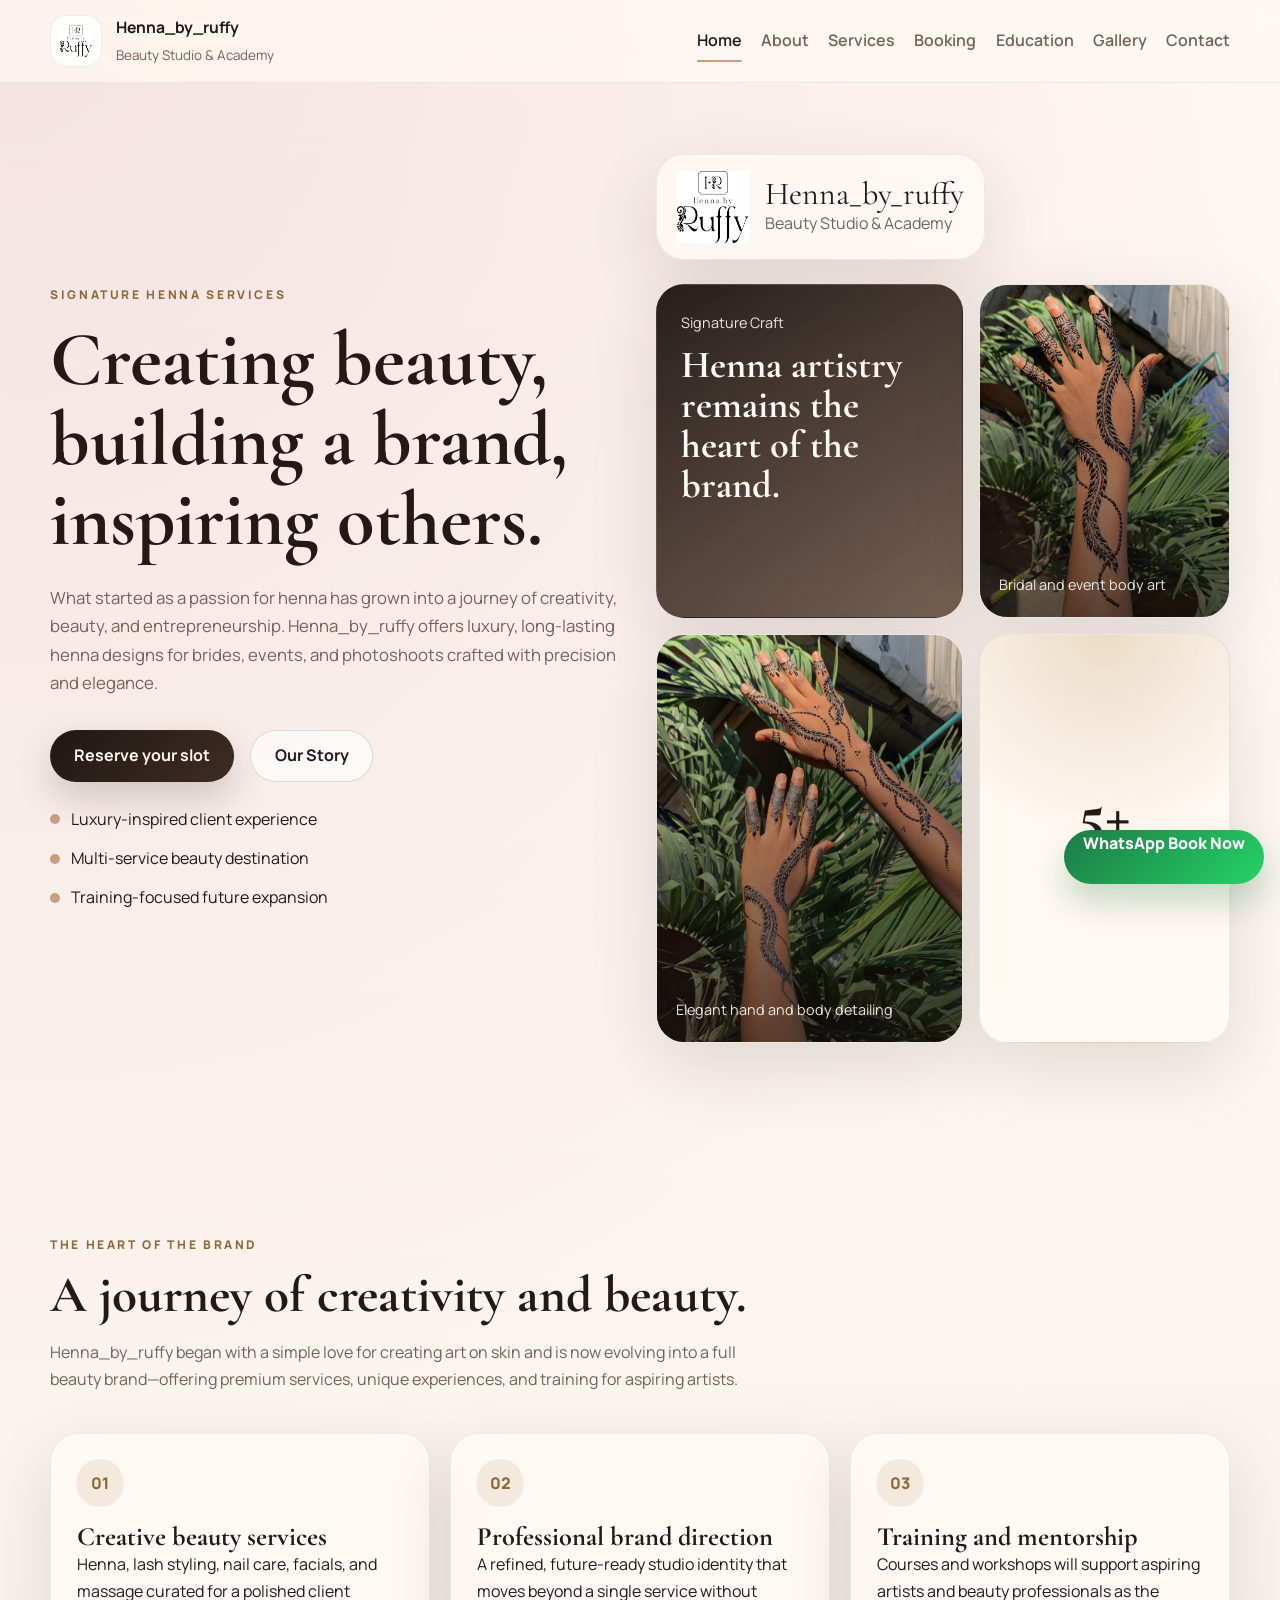
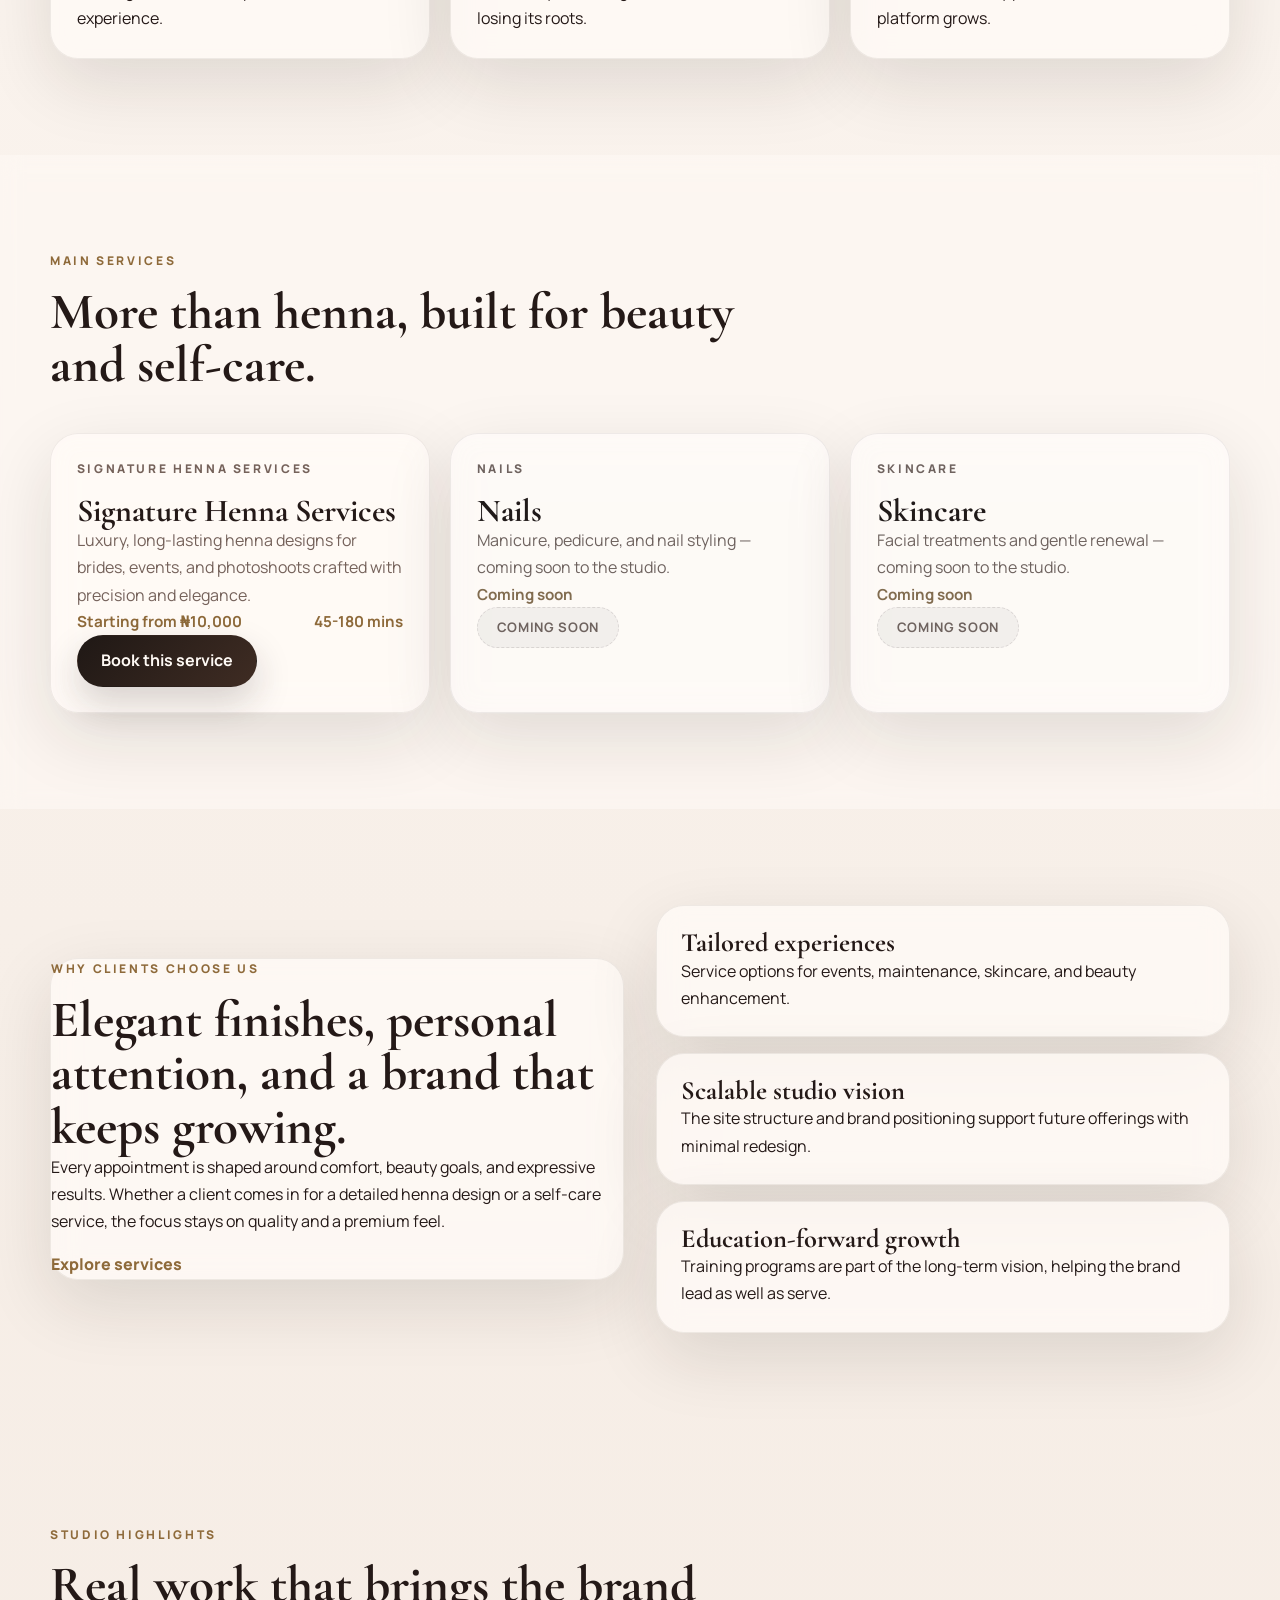
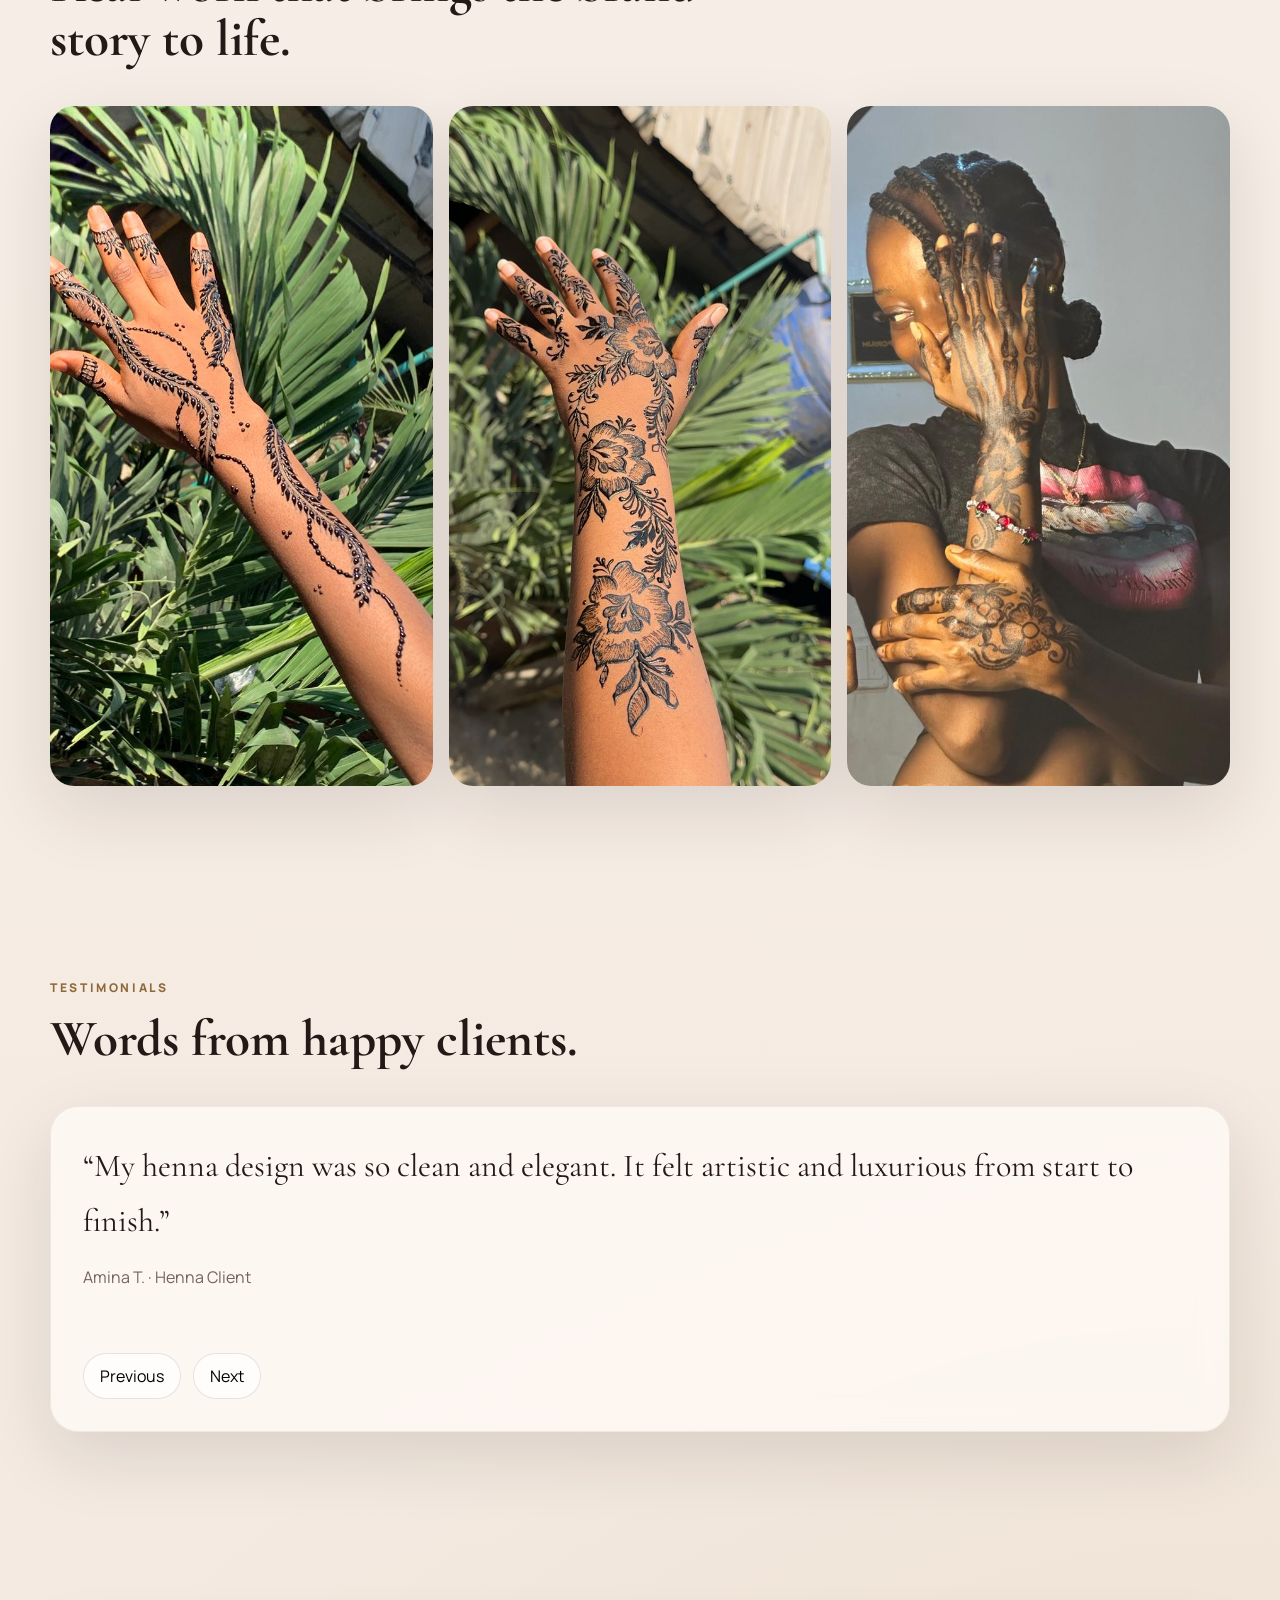
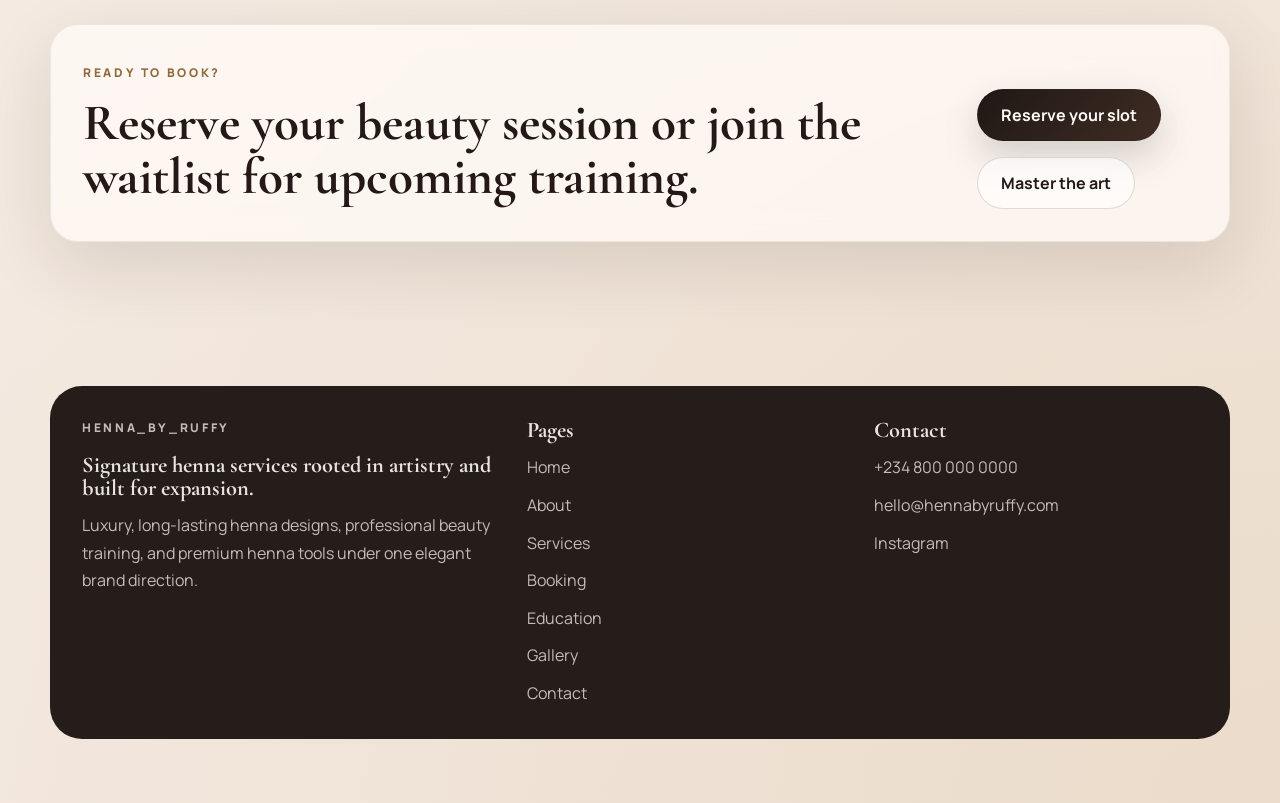
==== index.html @ d2fe8f66 "feat: initial commit with henna project updates" ====
<!DOCTYPE html>
<html lang="en">
<head>
  <meta charset="UTF-8">
  <meta name="viewport" content="width=device-width, initial-scale=1.0">
  <title>Henna_by_ruffy | Beauty Studio & Training Hub</title>
  <meta name="description" content="Henna_by_ruffy is an evolving beauty studio offering henna, nails, facials, massage, lash extensions, and beauty education.">
  <link rel="preconnect" href="https://fonts.googleapis.com">
  <link rel="preconnect" href="https://fonts.gstatic.com" crossorigin>
  <link href="https://fonts.googleapis.com/css2?family=Cormorant+Garamond:wght@400;500;600;700&family=Manrope:wght@400;500;600;700;800&display=swap" rel="stylesheet">
  <link rel="stylesheet" href="styles.css">
  <link rel="icon" type="image/jpeg" href="assets/logo.jpeg">
</head>
<body data-page="home">
  <div id="site-header"></div>
  <main>
    <section class="hero">
      <div class="container hero-grid">
        <div class="hero-copy reveal">
          <p class="eyebrow">Signature Henna Services</p>
          <h1>Creating beauty, building a brand, inspiring others.</h1>
          <p class="hero-text">What started as a passion for henna has grown into a journey of creativity, beauty, and entrepreneurship. Henna_by_ruffy offers luxury, long-lasting henna designs for brides, events, and photoshoots crafted with precision and elegance.</p>
          <div class="hero-actions">
            <a class="button button-primary" href="booking.html">Reserve your slot</a>
            <a class="button button-secondary" href="about.html">Our Story</a>
          </div>
          <ul class="hero-points">
            <li>Luxury-inspired client experience</li>
            <li>Multi-service beauty destination</li>
            <li>Training-focused future expansion</li>
          </ul>
        </div>
        <div class="hero-visual reveal">
          <div class="logo-card floating-card">
            <img src="assets/logo.jpeg" alt="Henna_by_ruffy logo">
            <div>
              <p class="logo-title">Henna_by_ruffy</p>
              <p class="logo-subtitle">Beauty Studio & Academy</p>
            </div>
          </div>
          <div class="mosaic">
            <article class="mosaic-card accent-card">
              <p class="card-label">Signature Craft</p>
              <h2>Henna artistry remains the heart of the brand.</h2>
            </article>
            <article class="mosaic-card media-card">
              <img src="assets/gallery/gallery-01.jpeg" alt="Henna body art design by Henna_by_ruffy">
              <span>Bridal and event body art</span>
            </article>
            <article class="mosaic-card media-card">
              <img src="assets/gallery/gallery-02.jpeg" alt="Detailed henna hand and body work by Henna_by_ruffy">
              <span>Elegant hand and body detailing</span>
            </article>
            <article class="mosaic-card stat-card">
              <strong>5+</strong>
              <span>service lanes ready for expansion</span>
            </article>
          </div>
        </div>
      </div>
    </section>

    <section class="section">
      <div class="container">
        <div class="section-heading reveal">
          <p class="eyebrow">The Heart of the Brand</p>
          <h2>A journey of creativity and beauty.</h2>
          <p>Henna_by_ruffy began with a simple love for creating art on skin and is now evolving into a full beauty brand—offering premium services, unique experiences, and training for aspiring artists.</p>
        </div>
        <div class="feature-grid">
          <article class="feature-card reveal">
            <span class="feature-number">01</span>
            <h3>Creative beauty services</h3>
            <p>Henna, lash styling, nail care, facials, and massage curated for a polished client experience.</p>
          </article>
          <article class="feature-card reveal">
            <span class="feature-number">02</span>
            <h3>Professional brand direction</h3>
            <p>A refined, future-ready studio identity that moves beyond a single service without losing its roots.</p>
          </article>
          <article class="feature-card reveal">
            <span class="feature-number">03</span>
            <h3>Training and mentorship</h3>
            <p>Courses and workshops will support aspiring artists and beauty professionals as the platform grows.</p>
          </article>
        </div>
      </div>
    </section>

    <section class="section soft-section">
      <div class="container">
        <div class="section-heading reveal">
          <p class="eyebrow">Main Services</p>
          <h2>More than henna, built for beauty and self-care.</h2>
        </div>
        <div class="services-preview" id="service-preview"></div>
      </div>
    </section>

    <section class="section split-section">
      <div class="container split-grid">
        <div class="split-card reveal">
          <p class="eyebrow">Why Clients Choose Us</p>
          <h2>Elegant finishes, personal attention, and a brand that keeps growing.</h2>
          <p>Every appointment is shaped around comfort, beauty goals, and expressive results. Whether a client comes in for a detailed henna design or a self-care service, the focus stays on quality and a premium feel.</p>
          <a class="text-link" href="services.html">Explore services</a>
        </div>
        <div class="benefit-list reveal">
          <article>
            <h3>Tailored experiences</h3>
            <p>Service options for events, maintenance, skincare, and beauty enhancement.</p>
          </article>
          <article>
            <h3>Scalable studio vision</h3>
            <p>The site structure and brand positioning support future offerings with minimal redesign.</p>
          </article>
          <article>
            <h3>Education-forward growth</h3>
            <p>Training programs are part of the long-term vision, helping the brand lead as well as serve.</p>
          </article>
        </div>
      </div>
    </section>

    <section class="section">
      <div class="container">
        <div class="section-heading reveal">
          <p class="eyebrow">Studio Highlights</p>
          <h2>Real work that brings the brand story to life.</h2>
        </div>
        <div class="gallery-strip">
          <article class="strip-card reveal">
            <img src="assets/gallery/gallery-03.jpeg" alt="Henna design showcase">
          </article>
          <article class="strip-card reveal">
            <img src="assets/gallery/gallery-04.jpeg" alt="Henna artistry close-up">
          </article>
          <article class="strip-card reveal">
            <img src="assets/gallery/gallery-05.jpeg" alt="Beauty portfolio image">
          </article>
        </div>
      </div>
    </section>

    <section class="section">
      <div class="container">
        <div class="section-heading reveal">
          <p class="eyebrow">Testimonials</p>
          <h2>Words from happy clients.</h2>
        </div>
        <div class="testimonial-shell reveal">
          <div class="testimonial-carousel" id="testimonial-carousel"></div>
          <div class="carousel-controls">
            <button class="carousel-button" id="testimonial-prev" aria-label="Previous testimonial">Previous</button>
            <button class="carousel-button" id="testimonial-next" aria-label="Next testimonial">Next</button>
          </div>
        </div>
      </div>
    </section>

    <section class="section cta-section">
      <div class="container cta-card reveal">
        <div>
          <p class="eyebrow">Ready to book?</p>
          <h2>Reserve your beauty session or join the waitlist for upcoming training.</h2>
        </div>
        <div class="cta-actions">
          <a class="button button-primary" href="booking.html">Reserve your slot</a>
          <a class="button button-secondary" href="education.html">Master the art</a>
        </div>
      </div>
    </section>
  </main>
  <div id="site-footer"></div>
  <a class="whatsapp-fab" href="https://wa.me/2348000000000?text=Hello%20Henna_by_ruffy%2C%20I%20would%20love%20to%20book%20a%20beauty%20appointment." target="_blank" rel="noopener">WhatsApp Book Now</a>
  <script src="site.js"></script>
</body>
</html>
---- styles.css ----
:root {
  --bg: #f7efe8;
  --bg-soft: #fdf8f3;
  --surface: rgba(255, 250, 246, 0.78);
  --text: #241917;
  --muted: #75625a;
  --gold: #c4a169;
  --gold-deep: #8e6a3a;
  --pink: #e7c5c8;
  --pink-deep: #cb9aa0;
  --shadow: 0 24px 70px rgba(34, 21, 15, 0.12);
  --radius-lg: 28px;
  --container: 1180px;
  --ease: 260ms ease;
  
  /* Additional for status */
  --border: rgba(58, 38, 25, 0.12);
  --radius-sm: 12px;
}

/* Service Inactive State */
.service-inactive {
  opacity: 0.75;
  filter: grayscale(0.4);
}

.coming-soon-label {
  display: inline-block;
  padding: 0.5rem 1.2rem;
  background: rgba(36, 25, 23, 0.05);
  color: var(--muted);
  border-radius: 999px;
  font-size: 0.82rem;
  font-weight: 700;
  text-transform: uppercase;
  letter-spacing: 0.05em;
  border: 1px dashed var(--border);
}

.service-card-exclusive {
  grid-column: 1 / -1;
  background: linear-gradient(145deg, #1f1815 0%, #3f2c23 100%);
  color: #fffaf5;
}

.service-card-exclusive .eyebrow,
.service-card-exclusive h3,
.service-card-exclusive p,
.service-card-exclusive .service-meta {
  color: #fffaf5;
}

.service-card-exclusive .button-primary {
  background: #fffaf5;
  color: #1f1815;
}


* { box-sizing: border-box; }
html { scroll-behavior: smooth; }
body {
  margin: 0;
  color: var(--text);
  font-family: "Manrope", sans-serif;
  background:
    radial-gradient(circle at top left, rgba(231, 197, 200, 0.45), transparent 25%),
    radial-gradient(circle at bottom right, rgba(196, 161, 105, 0.18), transparent 24%),
    linear-gradient(180deg, #fffaf6 0%, #f7efe8 45%, #f3e8df 100%);
  line-height: 1.7;
}
body::before {
  content: "";
  position: fixed;
  inset: 0;
  background-image:
    linear-gradient(rgba(255, 255, 255, 0.2) 1px, transparent 1px),
    linear-gradient(90deg, rgba(255, 255, 255, 0.2) 1px, transparent 1px);
  background-size: 72px 72px;
  opacity: 0.22;
  pointer-events: none;
  z-index: -1;
}
main { padding-top: 82px; }
img { max-width: 100%; display: block; }
a { color: inherit; text-decoration: none; }
button, input, select, textarea { font: inherit; }
.container { width: min(var(--container), calc(100% - 2rem)); margin: 0 auto; }
.section, .hero, .page-hero { padding: 6rem 0; }
.soft-section { background: rgba(255, 250, 246, 0.55); backdrop-filter: blur(10px); }
.eyebrow {
  margin: 0 0 0.9rem;
  color: var(--gold-deep);
  letter-spacing: 0.22em;
  font-size: 0.75rem;
  text-transform: uppercase;
  font-weight: 800;
}
h1, h2, h3, .logo-title {
  margin: 0;
  font-family: "Cormorant Garamond", serif;
  line-height: 1.04;
}
h1 { font-size: clamp(3rem, 6vw, 5.8rem); }
h2 { font-size: clamp(2.2rem, 4vw, 3.5rem); }
h3 { font-size: 1.65rem; }
p { margin: 0; }
.section-heading { max-width: 720px; margin-bottom: 2.5rem; }
.section-heading p:last-child { margin-top: 1rem; color: var(--muted); }
.button {
  display: inline-flex; align-items: center; justify-content: center; gap: 0.5rem;
  min-height: 52px; padding: 0 1.45rem; border-radius: 999px; border: 1px solid transparent;
  transition: transform var(--ease), background var(--ease), border-color var(--ease), color var(--ease);
  font-weight: 700;
}
.button:hover, .button:focus-visible { transform: translateY(-2px); }
.button-primary {
  background: linear-gradient(135deg, #1f1815 0%, #3f2c23 100%);
  color: #fffaf5; box-shadow: 0 16px 36px rgba(31, 24, 21, 0.18);
}
.button-secondary { border-color: rgba(36, 25, 23, 0.14); background: rgba(255, 255, 255, 0.62); }
.text-link { display: inline-block; margin-top: 1rem; color: var(--gold-deep); font-weight: 800; }

.site-header {
  position: fixed; top: 0; left: 0; right: 0; z-index: 30; backdrop-filter: blur(14px);
  background: rgba(255, 248, 242, 0.75); border-bottom: 1px solid rgba(58, 38, 25, 0.08);
}
.nav-shell {
  min-height: 82px; display: flex; align-items: center; justify-content: space-between; gap: 1rem;
}
.brand { display: inline-flex; align-items: center; gap: 0.9rem; }
.brand img {
  width: 52px; height: 52px; border-radius: 16px; padding: 0.55rem;
  background: rgba(255, 255, 255, 0.8); border: 1px solid rgba(58, 38, 25, 0.08);
}
.brand-copy strong { display: block; font-size: 0.98rem; }
.brand-copy span { color: var(--muted); font-size: 0.84rem; }
.nav-toggle {
  display: none;
  align-items: center;
  justify-content: center;
  gap: 0.55rem;
  min-height: 48px;
  padding: 0 0.95rem;
  border-radius: 999px;
  border: 1px solid rgba(58, 38, 25, 0.12);
  background: rgba(255, 255, 255, 0.78);
  color: var(--text);
  box-shadow: 0 10px 24px rgba(34, 21, 15, 0.08);
  transition: transform var(--ease), background var(--ease), border-color var(--ease);
}
.nav-toggle:hover,
.nav-toggle:focus-visible {
  transform: translateY(-1px);
  background: rgba(255, 255, 255, 0.95);
}
.nav-toggle-icon {
  display: inline-flex;
  flex-direction: column;
  justify-content: center;
  gap: 4px;
  width: 18px;
}
.nav-toggle-icon span {
  display: block;
  width: 18px;
  height: 2px;
  border-radius: 999px;
  background: currentColor;
  transition: transform var(--ease), opacity var(--ease);
}
.nav-toggle-label {
  font-size: 0.92rem;
  font-weight: 700;
  letter-spacing: 0.01em;
}
.nav-toggle[aria-expanded="true"] .nav-toggle-icon span:nth-child(1) {
  transform: translateY(6px) rotate(45deg);
}
.nav-toggle[aria-expanded="true"] .nav-toggle-icon span:nth-child(2) {
  opacity: 0;
}
.nav-toggle[aria-expanded="true"] .nav-toggle-icon span:nth-child(3) {
  transform: translateY(-6px) rotate(-45deg);
}
.nav-links { display: flex; align-items: center; gap: 1.2rem; }
.nav-links a { position: relative; padding: 0.45rem 0; font-weight: 600; color: var(--muted); }
.nav-links a::after {
  content: ""; position: absolute; left: 0; bottom: 0; width: 100%; height: 2px; border-radius: 999px;
  background: linear-gradient(90deg, var(--gold) 0%, var(--pink-deep) 100%);
  transform: scaleX(0); transform-origin: left; transition: transform var(--ease);
}
.nav-links a:hover::after, .nav-links a.active::after { transform: scaleX(1); }
.nav-links a.active { color: var(--text); }

.hero { padding-top: 4.5rem; }
.hero-grid, .page-hero-grid, .split-grid, .booking-grid, .contact-grid {
  display: grid; grid-template-columns: repeat(2, minmax(0, 1fr)); gap: 2rem; align-items: center;
}
.hero-text { max-width: 38rem; margin-top: 1.5rem; color: var(--muted); font-size: 1.05rem; }
.hero-actions, .cta-actions { display: flex; flex-wrap: wrap; gap: 1rem; margin-top: 2rem; }
.hero-points { list-style: none; padding: 0; margin: 1.5rem 0 0; display: grid; gap: 0.75rem; }
.hero-points li, .mini-list li { display: flex; align-items: center; gap: 0.7rem; }
.hero-points li::before, .mini-list li::before {
  content: ""; width: 10px; height: 10px; border-radius: 50%;
  background: linear-gradient(135deg, var(--gold) 0%, var(--pink-deep) 100%); flex: 0 0 auto;
}
.floating-card, .mosaic-card, .feature-card, .split-card, .benefit-list article, .testimonial-shell, .service-card, .form-card, .education-card, .contact-card, .narrative-card, .cta-card {
  background: var(--surface); border: 1px solid rgba(58, 38, 25, 0.08);
  border-radius: var(--radius-lg); box-shadow: var(--shadow); backdrop-filter: blur(14px);
}
.logo-card { display: inline-flex; align-items: center; gap: 1rem; padding: 1rem 1.25rem; margin-bottom: 1.5rem; }
.logo-card img { width: 72px; height: 72px; }
.logo-title { font-size: 2rem; }
.logo-subtitle { color: var(--muted); }
.mosaic { display: grid; grid-template-columns: 1.1fr 0.9fr; gap: 1rem; }
.mosaic-card { min-height: 220px; overflow: hidden; padding: 1.5rem; }
.mosaic-card span, .card-label { display: inline-block; font-size: 0.9rem; color: rgba(255, 250, 245, 0.9); }
.accent-card {
  background: linear-gradient(145deg, rgba(20, 14, 12, 0.92), rgba(80, 54, 39, 0.75)), linear-gradient(135deg, rgba(231, 197, 200, 0.18), rgba(196, 161, 105, 0.25));
  color: #fffaf5;
}
.accent-card h2 { margin-top: 0.6rem; font-size: clamp(2rem, 3vw, 2.8rem); }
.stat-card {
  display: grid; place-content: center; text-align: center;
  background: radial-gradient(circle at top, rgba(196, 161, 105, 0.32), transparent 48%), rgba(255, 249, 243, 0.95);
}
.stat-card strong { display: block; font-size: 4rem; font-family: "Cormorant Garamond", serif; }
.photo-card, .gallery-card, .media-card { position: relative; color: #fffaf5; background-size: cover; background-position: center; }
.photo-card::before, .gallery-card::before, .media-card::before {
  content: ""; position: absolute; inset: 0; background: linear-gradient(180deg, rgba(20, 16, 14, 0.05) 0%, rgba(20, 16, 14, 0.7) 100%);
}
.photo-card span, .gallery-overlay, .media-card span { position: absolute; left: 1.2rem; right: 1.2rem; bottom: 1.2rem; z-index: 1; }
.media-card { padding: 0; }
.media-card img,
.gallery-card img,
.strip-card img,
.about-photo-card img,
.shop-card img {
  width: 100%;
  height: 100%;
  object-fit: cover;
  object-position: center;
}
.media-card img,
.gallery-card img,
.strip-card img,
.about-photo-card img,
.shop-card img {
  transition: transform 500ms ease, filter 500ms ease;
}
.media-card:hover img,
.media-card:focus-within img,
.media-card:active img,
.gallery-card:hover img,
.gallery-card:focus-within img,
.gallery-card:active img,
.strip-card:hover img,
.strip-card:focus-within img,
.strip-card:active img,
.about-photo-card:hover img,
.about-photo-card:focus-within img,
.about-photo-card:active img,
.shop-card:hover img {
  transform: scale(1.08);
  filter: saturate(1.05);
}
.media-card span,
.gallery-overlay,
.portrait-content {
  transition: transform 350ms ease, opacity 350ms ease;
}
.media-card:hover span,
.media-card:focus-within span,
.media-card:active span,
.gallery-card:hover .gallery-overlay,
.gallery-card:focus-within .gallery-overlay,
.gallery-card:active .gallery-overlay,
.about-photo-card:hover .portrait-content,
.about-photo-card:focus-within .portrait-content,
.about-photo-card:active .portrait-content {
  transform: translateY(-6px);
}
.photo-henna-back {
  background-image: linear-gradient(180deg, rgba(29, 17, 12, 0.2), rgba(29, 17, 12, 0.72)), url("assets/henna-back.svg");
}
.photo-henna-arm {
  background-image: linear-gradient(180deg, rgba(29, 17, 12, 0.14), rgba(29, 17, 12, 0.7)), url("assets/henna-arm.svg");
}
.feature-grid, .services-preview, .education-grid, .narrative-grid, .service-list {
  display: grid; grid-template-columns: repeat(3, minmax(0, 1fr)); gap: 1.25rem;
}
.feature-card, .service-card, .education-card, .narrative-card, .shop-card { padding: 1.6rem; }
.shop-grid {
  display: grid;
  grid-template-columns: repeat(3, minmax(0, 1fr));
  gap: 1.5rem;
  margin-top: 2rem;
}

.shop-card {
  display: flex;
  flex-direction: column;
  gap: 1rem;
  padding: 0;
  overflow: hidden;
}

.shop-card img {
  width: 100%;
  height: 240px;
  object-fit: cover;
}


.shop-card-content {
  padding: 1.5rem;
  display: flex;
  flex-direction: column;
  gap: 0.75rem;
  flex-grow: 1;
}

.shop-card h3 {
  font-size: 1.5rem;
}

.shop-meta {
  margin-top: auto;
  padding-top: 1rem;
}

.shop-meta .price {
  font-weight: 800;
  color: var(--gold-deep);
  font-size: 1.25rem;
}

.featured-package {
  border: 2px solid var(--gold);
  transform: scale(1.02);
  z-index: 1;
  background: rgba(255, 255, 255, 0.95);
}

.extra-add-ons, .shop-info {
  margin-top: 3rem;
  padding: 1.5rem;
  background: rgba(196, 161, 105, 0.08);
  border-radius: var(--radius-lg);
  text-align: center;
  border: 1px solid rgba(196, 161, 105, 0.2);
}

.kit-card {
  background: linear-gradient(135deg, rgba(231, 197, 200, 0.2), rgba(196, 161, 105, 0.2));
  justify-content: center;
}
.feature-number {
  display: inline-flex; width: 48px; height: 48px; border-radius: 50%; align-items: center; justify-content: center;
  background: rgba(196, 161, 105, 0.18); color: var(--gold-deep); font-weight: 800; margin-bottom: 1rem;
}
.service-card { display: flex; flex-direction: column; gap: 0.9rem; }
.service-card h3 { font-size: 2rem; }
.service-card p { color: var(--muted); }
.service-meta {
  display: flex; justify-content: space-between; align-items: center; gap: 1rem;
  font-size: 0.95rem; color: var(--gold-deep); font-weight: 700;
}
.benefit-list { display: grid; gap: 1rem; }
.benefit-list article { padding: 1.5rem; }
.testimonial-shell { padding: 2rem; }
.testimonial-carousel { min-height: 190px; position: relative; }
.testimonial-card { display: none; }
.testimonial-card.active { display: block; animation: fadeUp 500ms ease; }
.testimonial-quote { font-size: clamp(1.35rem, 2.5vw, 2rem); font-family: "Cormorant Garamond", serif; margin-bottom: 1rem; }
.testimonial-meta { color: var(--muted); }
.carousel-controls { display: flex; gap: 0.75rem; margin-top: 1.5rem; }
.carousel-button {
  min-height: 46px; padding: 0 1rem; border-radius: 999px;
  border: 1px solid rgba(58, 38, 25, 0.12); background: rgba(255, 255, 255, 0.68);
}
.cta-card {
  display: flex; justify-content: space-between; align-items: center; gap: 2rem; padding: 2rem;
}
.page-hero { padding-top: 4rem; }
.compact-page-hero { padding-bottom: 2.5rem; }
.page-hero-art { min-height: 360px; display: grid; place-items: center; }
.portrait-card {
  width: min(100%, 440px); min-height: 320px; padding: 2rem; border-radius: 34px;
  background: radial-gradient(circle at 20% 20%, rgba(231, 197, 200, 0.52), transparent 28%), linear-gradient(145deg, rgba(255, 249, 243, 0.88), rgba(245, 231, 219, 0.9));
  border: 1px solid rgba(58, 38, 25, 0.08); box-shadow: var(--shadow); display: flex; flex-direction: column; justify-content: flex-end;
}
.about-photo-card {
  padding: 0;
  overflow: hidden;
  position: relative;
  background: transparent;
}
.about-photo-card img {
  width: 100%;
  height: 100%;
  min-height: 320px;
  object-fit: cover;
}
.about-photo-card::after {
  content: "";
  position: absolute;
  inset: 0;
  background: linear-gradient(180deg, rgba(20, 16, 14, 0.08) 15%, rgba(20, 16, 14, 0.7) 100%);
}
.portrait-content {
  position: absolute;
  left: 1.5rem;
  right: 1.5rem;
  bottom: 1.5rem;
  z-index: 1;
  color: #fffaf5;
}
.portrait-badge, .status-pill {
  width: fit-content; padding: 0.45rem 0.9rem; border-radius: 999px; background: rgba(36, 25, 23, 0.9);
  color: #fffaf5; font-size: 0.82rem; font-weight: 700; margin-bottom: 1rem;
}
.status-pill.soft { background: rgba(196, 161, 105, 0.2); color: var(--gold-deep); }
.booking-notes { display: grid; gap: 1rem; margin-top: 1.5rem; }
.booking-notes article { padding-bottom: 1rem; border-bottom: 1px solid rgba(58, 38, 25, 0.1); }
.form-card { padding: 1.5rem; display: grid; gap: 1rem; }
.form-card label { display: grid; gap: 0.5rem; font-weight: 700; }
.form-card input, .form-card select, .form-card textarea {
  width: 100%; padding: 0.95rem 1rem; border-radius: 16px;
  border: 1px solid rgba(58, 38, 25, 0.12); background: rgba(255, 255, 255, 0.82); color: var(--text);
}
.form-card input:focus, .form-card select:focus, .form-card textarea:focus { outline: 2px solid rgba(196, 161, 105, 0.35); border-color: var(--gold); }
.form-feedback { min-height: 1.5rem; color: var(--gold-deep); font-weight: 700; }
.mini-list { list-style: none; padding: 0; margin: 1rem 0 0; display: grid; gap: 0.75rem; }
.gallery-grid { display: grid; grid-template-columns: repeat(2, minmax(0, 1fr)); gap: 1rem; }
.gallery-card { min-height: 340px; border-radius: var(--radius-lg); overflow: hidden; box-shadow: var(--shadow); }
.gallery-card .gallery-overlay {
  transition: transform 350ms ease, opacity 350ms ease;
}
.gallery-strip {
  display: grid;
  grid-template-columns: repeat(3, minmax(0, 1fr));
  gap: 1rem;
}
.strip-card {
  min-height: 280px;
  border-radius: 24px;
  overflow: hidden;
  box-shadow: var(--shadow);
  background: rgba(255, 255, 255, 0.68);
}
.strip-card img {
  width: 100%;
  height: 100%;
  object-fit: cover;
}
.gallery-future {
  background: linear-gradient(180deg, rgba(25, 17, 14, 0.1), rgba(25, 17, 14, 0.72)), linear-gradient(145deg, rgba(231, 197, 200, 0.72), rgba(196, 161, 105, 0.52));
}
.gallery-future-alt {
  background: linear-gradient(180deg, rgba(25, 17, 14, 0.1), rgba(25, 17, 14, 0.72)), linear-gradient(145deg, rgba(255, 242, 234, 0.88), rgba(199, 170, 137, 0.62));
}
.contact-details { display: grid; gap: 1rem; }
.contact-card { padding: 1.5rem; }
.social-links { display: flex; flex-wrap: wrap; gap: 0.8rem; }
.social-links a { font-weight: 700; color: var(--gold-deep); }
.site-footer { padding: 3rem 0 4rem; }
.footer-card {
  padding: 2rem; background: rgba(28, 21, 18, 0.96); color: rgba(255, 250, 245, 0.9);
  border-radius: 32px; display: grid; grid-template-columns: 1.3fr 1fr 1fr; gap: 1.5rem;
}
.footer-card p, .footer-card a { color: rgba(255, 250, 245, 0.72); }
.footer-card h3 { font-size: 1.4rem; margin-bottom: 0.8rem; }
.footer-links, .footer-contact { display: grid; gap: 0.65rem; }
.whatsapp-fab {
  position: fixed; right: 1rem; bottom: 1rem; z-index: 25; min-height: 54px; padding: 0 1.2rem; border-radius: 999px;
  background: linear-gradient(135deg, #1c7a46 0%, #25d366 100%); color: white; font-weight: 800; box-shadow: 0 18px 34px rgba(15, 107, 54, 0.24);
}
.reveal { opacity: 0; transform: translateY(24px); transition: opacity 700ms ease, transform 700ms ease; }
.reveal.visible { opacity: 1; transform: translateY(0); }
.inner-page { min-height: 70vh; }
@keyframes fadeUp { from { opacity: 0; transform: translateY(8px);} to { opacity: 1; transform: translateY(0);} }

@media (max-width: 980px) {
  .hero-grid, .page-hero-grid, .split-grid, .booking-grid, .contact-grid, .footer-card { grid-template-columns: 1fr; }
  .feature-grid, .services-preview, .education-grid, .narrative-grid, .service-list, .gallery-grid, .gallery-strip { grid-template-columns: 1fr; }
  .nav-toggle { display: inline-flex; align-items: center; justify-content: center; }
  .nav-links {
    position: absolute; top: calc(100% + 0.75rem); right: 1rem; left: 1rem; flex-direction: column; align-items: flex-start;
    padding: 1rem; border-radius: 22px; background: rgba(255, 248, 242, 0.96); border: 1px solid rgba(58, 38, 25, 0.08);
    box-shadow: var(--shadow); opacity: 0; pointer-events: none; transform: translateY(-10px); transition: opacity var(--ease), transform var(--ease);
  }
  .nav-links.open { opacity: 1; pointer-events: auto; transform: translateY(0); }
  .mosaic { grid-template-columns: 1fr; }
  .cta-card { flex-direction: column; align-items: flex-start; }
}

@media (max-width: 640px) {
  .section, .hero, .page-hero { padding: 3.4rem 0; }
  .nav-shell { min-height: 64px; gap: 0.75rem; }
  h1 { font-size: 2.85rem; }
  h2 { font-size: 2.15rem; }
  .container { width: min(var(--container), calc(100% - 1.25rem)); }
  .testimonial-shell, .cta-card, .feature-card, .service-card, .education-card, .narrative-card, .form-card { border-radius: 22px; }
  .whatsapp-fab { left: 0.75rem; right: 0.75rem; text-align: center; justify-content: center; }
  .brand {
    gap: 0.7rem;
    min-width: 0;
    flex: 1 1 auto;
  }
  .brand img {
    width: 42px;
    height: 42px;
    padding: 0.35rem;
    border-radius: 12px;
  }
  .brand-copy strong {
    font-size: 0.9rem;
    line-height: 1.15;
    word-break: break-word;
  }
  .brand-copy span {
    display: block;
    font-size: 0.74rem;
    line-height: 1.25;
  }
  .nav-toggle {
    min-height: 42px;
    padding: 0 0.8rem;
    font-size: 0.95rem;
    flex: 0 0 auto;
  }
  .nav-toggle-label {
    font-size: 0.84rem;
  }
  .nav-toggle-icon {
    width: 16px;
  }
  .nav-toggle-icon span {
    width: 16px;
  }
  .hero-copy,
  .section-heading,
  .split-card,
  .booking-copy,
  .contact-details {
    max-width: 100%;
  }
  .page-hero.compact-page-hero {
    padding-top: 2rem;
    padding-bottom: 1.4rem;
  }
  .page-hero.compact-page-hero .container {
    display: grid;
    gap: 0.65rem;
  }
  .page-hero.compact-page-hero h1 {
    font-size: 2.3rem;
    line-height: 0.98;
  }
  .page-hero.compact-page-hero p:not(.eyebrow) {
    font-size: 0.95rem;
    max-width: 32rem;
  }
  .hero-text {
    font-size: 0.98rem;
  }
  .logo-card {
    width: 100%;
    align-items: center;
    padding: 0.9rem 1rem;
  }
  .logo-card img {
    width: 64px;
    height: 64px;
  }
  .mosaic-card,
  .gallery-card,
  .strip-card {
    min-height: 260px;
  }
  .gallery-grid {
    gap: 0.85rem;
  }
  body[data-page="gallery"] .section:first-of-type {
    padding-top: 2rem;
  }
  .gallery-overlay,
  .media-card span {
    left: 1rem;
    right: 1rem;
    bottom: 1rem;
  }
  .gallery-overlay h2 {
    font-size: 1.8rem;
  }
  .gallery-overlay p {
    font-size: 0.92rem;
    line-height: 1.55;
  }
  .portrait-content {
    left: 1rem;
    right: 1rem;
    bottom: 1rem;
  }
  .carousel-controls,
  .hero-actions,
  .cta-actions {
    width: 100%;
  }
  .carousel-button,
  .hero-actions .button,
  .cta-actions .button {
    flex: 1 1 100%;
  }
}

@media (max-width: 480px) {
  h1 {
    font-size: 2.45rem;
  }
  h2 {
    font-size: 1.95rem;
  }
  .hero,
  .page-hero,
  .section {
    padding: 3rem 0;
  }
  .nav-links {
    left: 0.65rem;
    right: 0.65rem;
  }
  .brand-copy strong {
    font-size: 0.84rem;
  }
  .brand-copy span {
    font-size: 0.7rem;
  }
  .nav-toggle {
    min-height: 40px;
    padding: 0 0.72rem;
    font-size: 0.9rem;
  }
  .nav-toggle-label {
    font-size: 0.8rem;
  }
  .page-hero.compact-page-hero {
    padding-top: 1.5rem;
    padding-bottom: 1rem;
  }
  .page-hero.compact-page-hero h1 {
    font-size: 2rem;
  }
  .page-hero.compact-page-hero p:not(.eyebrow) {
    font-size: 0.9rem;
  }
  .gallery-card,
  .strip-card,
  .mosaic-card {
    min-height: 230px;
    border-radius: 20px;
  }
  .gallery-overlay h2 {
    font-size: 1.55rem;
  }
  .gallery-overlay p,
  .media-card span {
    font-size: 0.88rem;
  }
  .form-card,
  .testimonial-shell,
  .cta-card {
    padding: 1.2rem;
  }
}
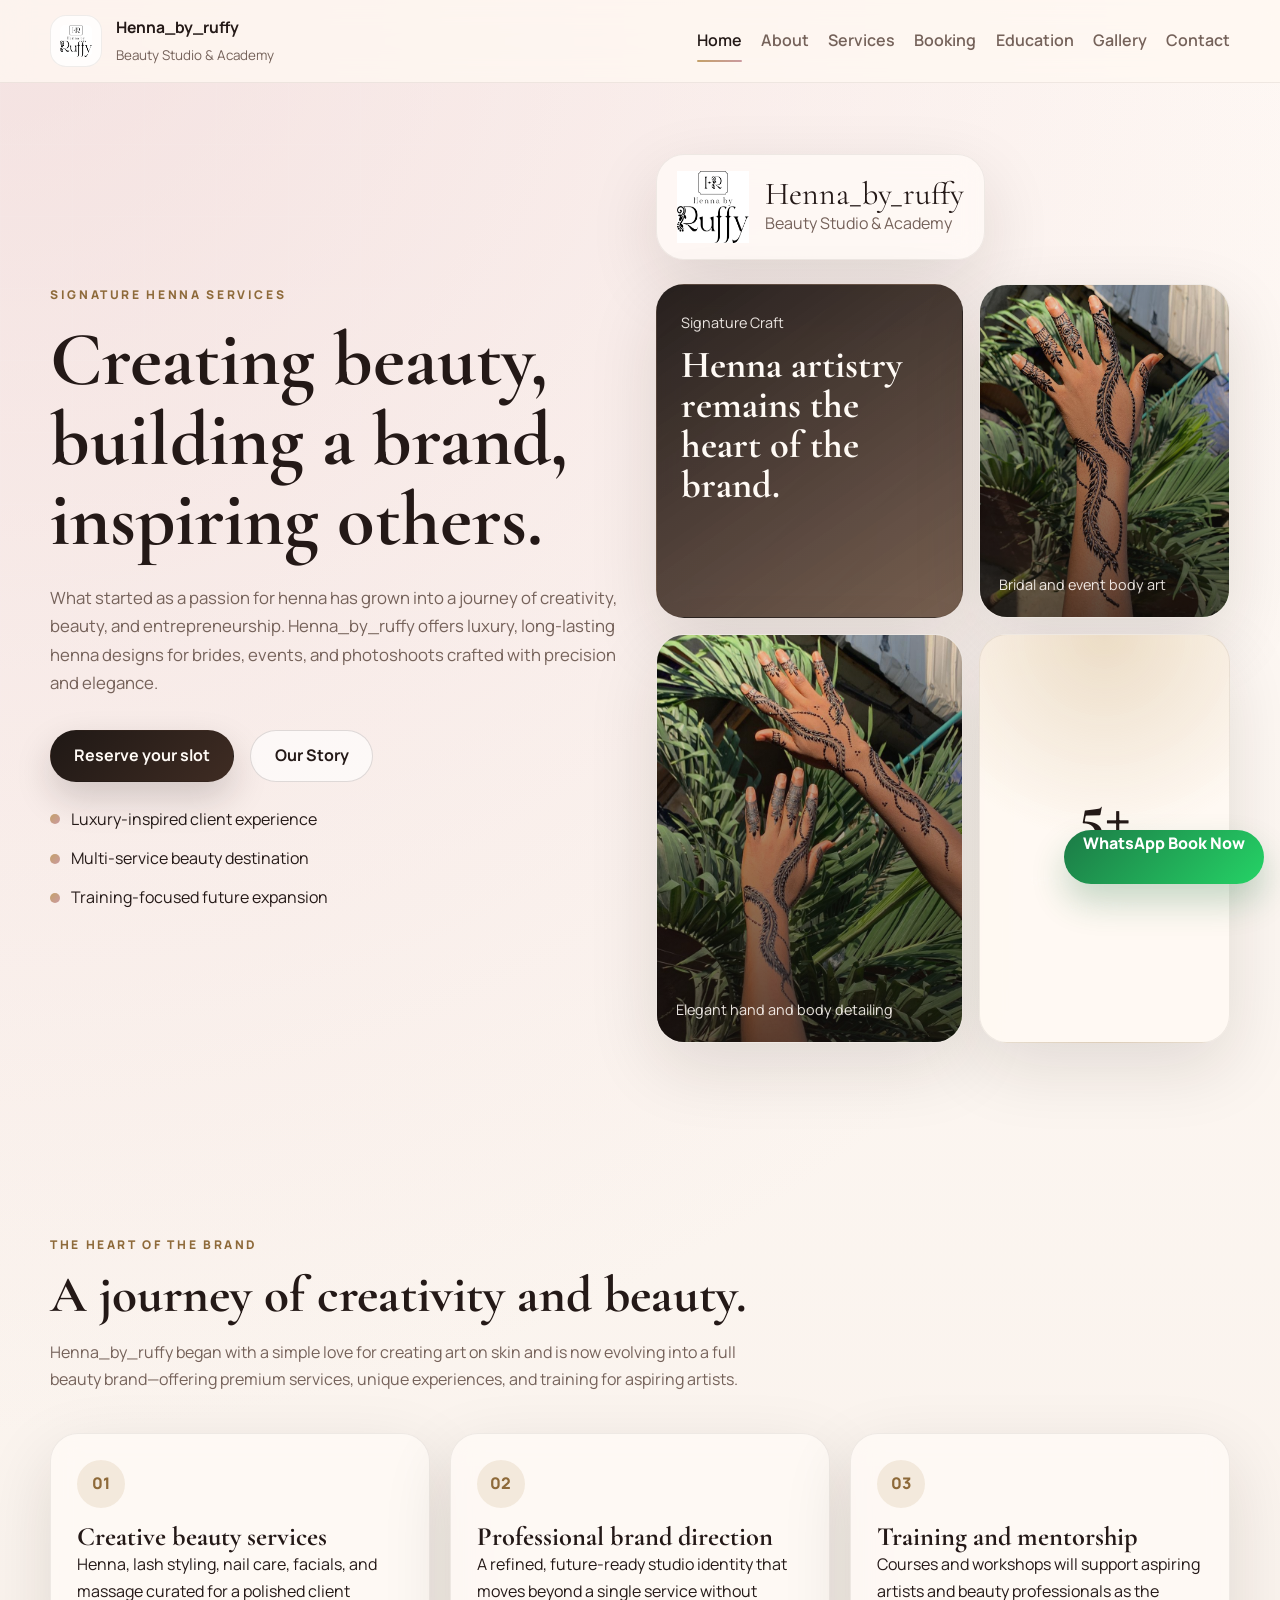
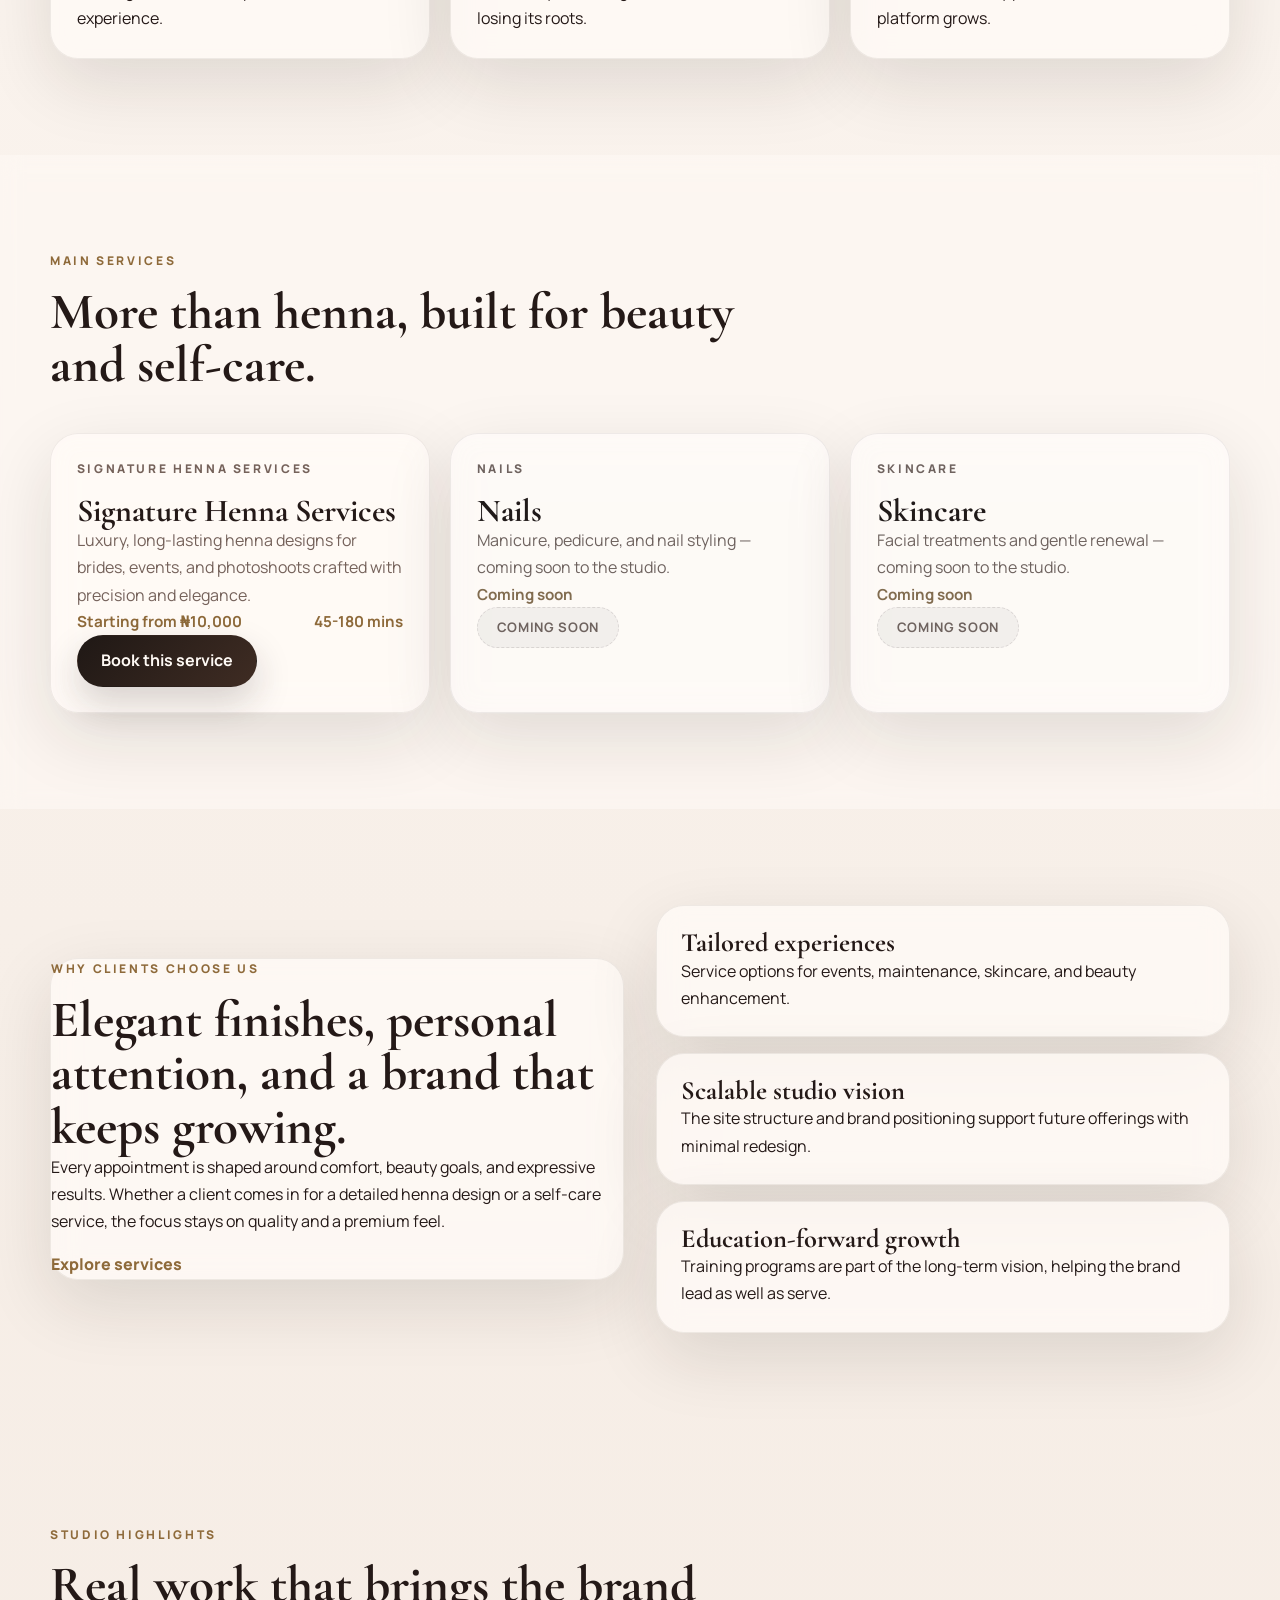
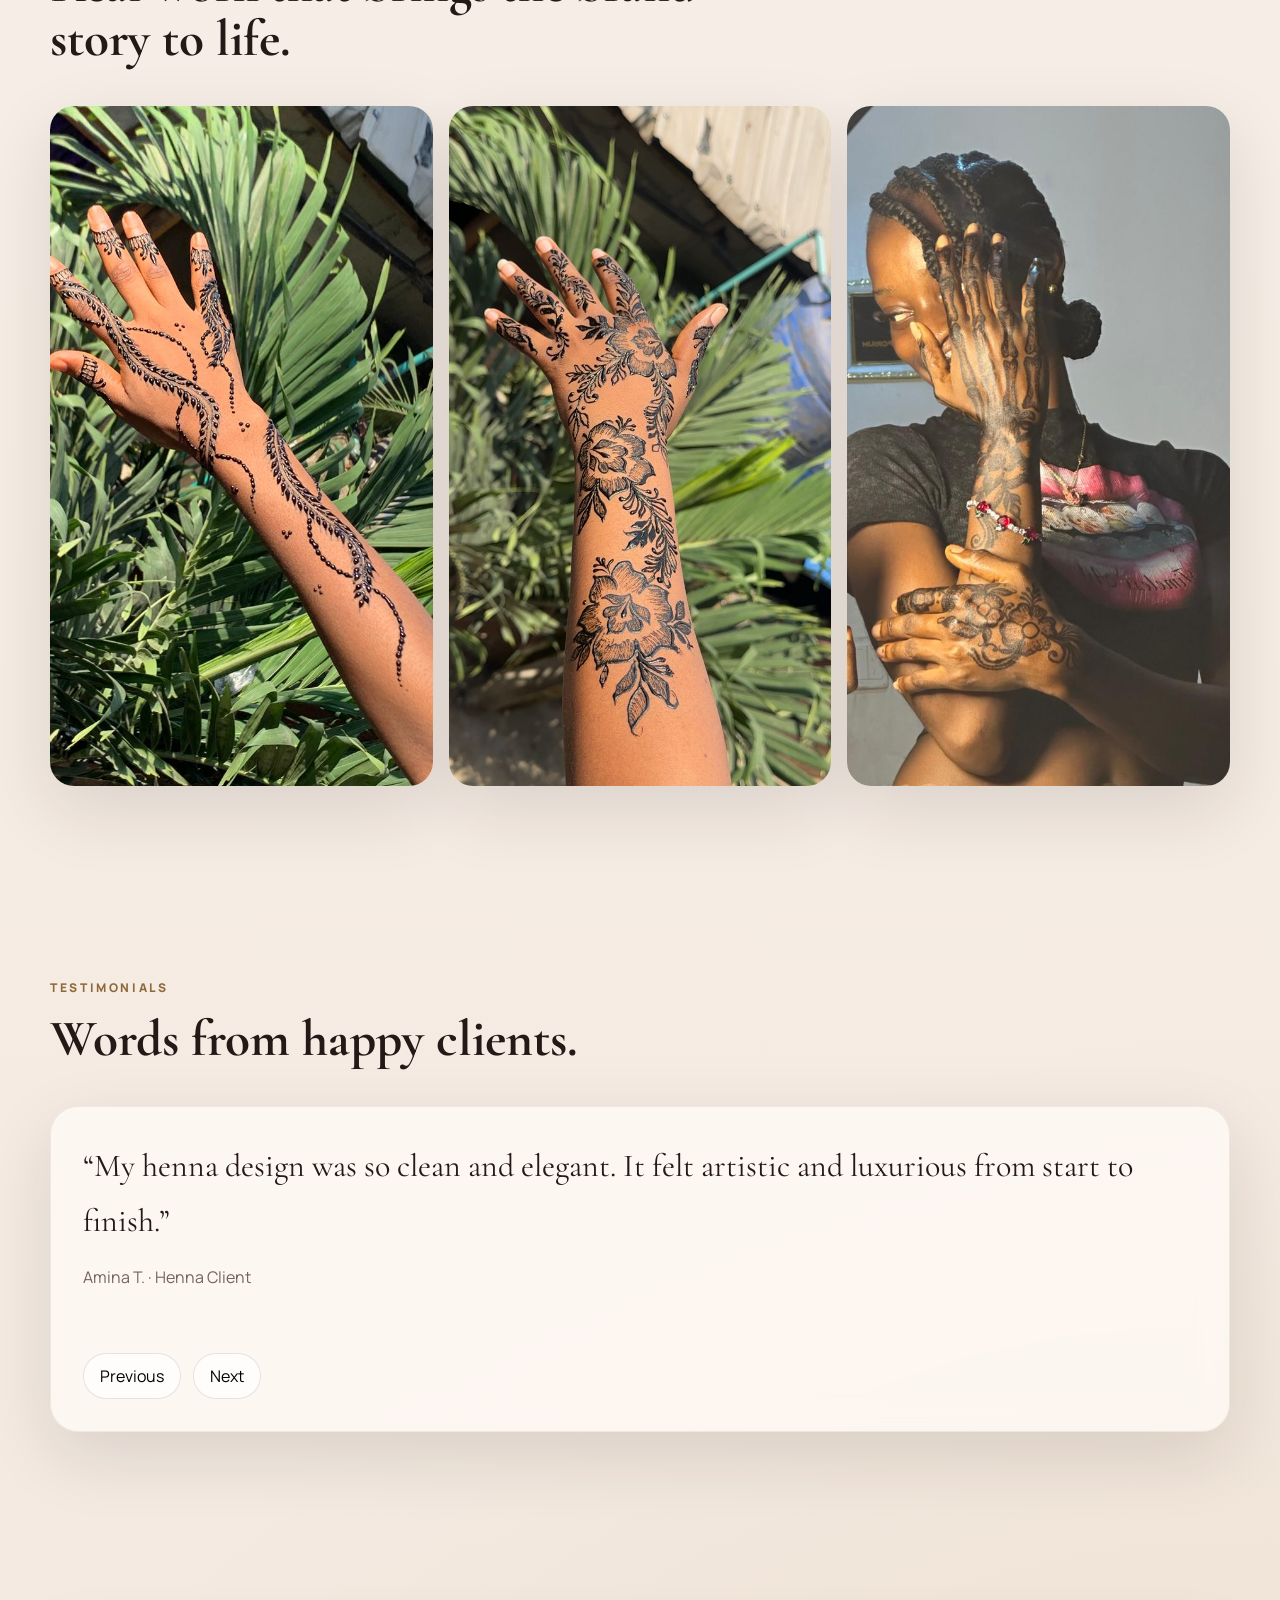
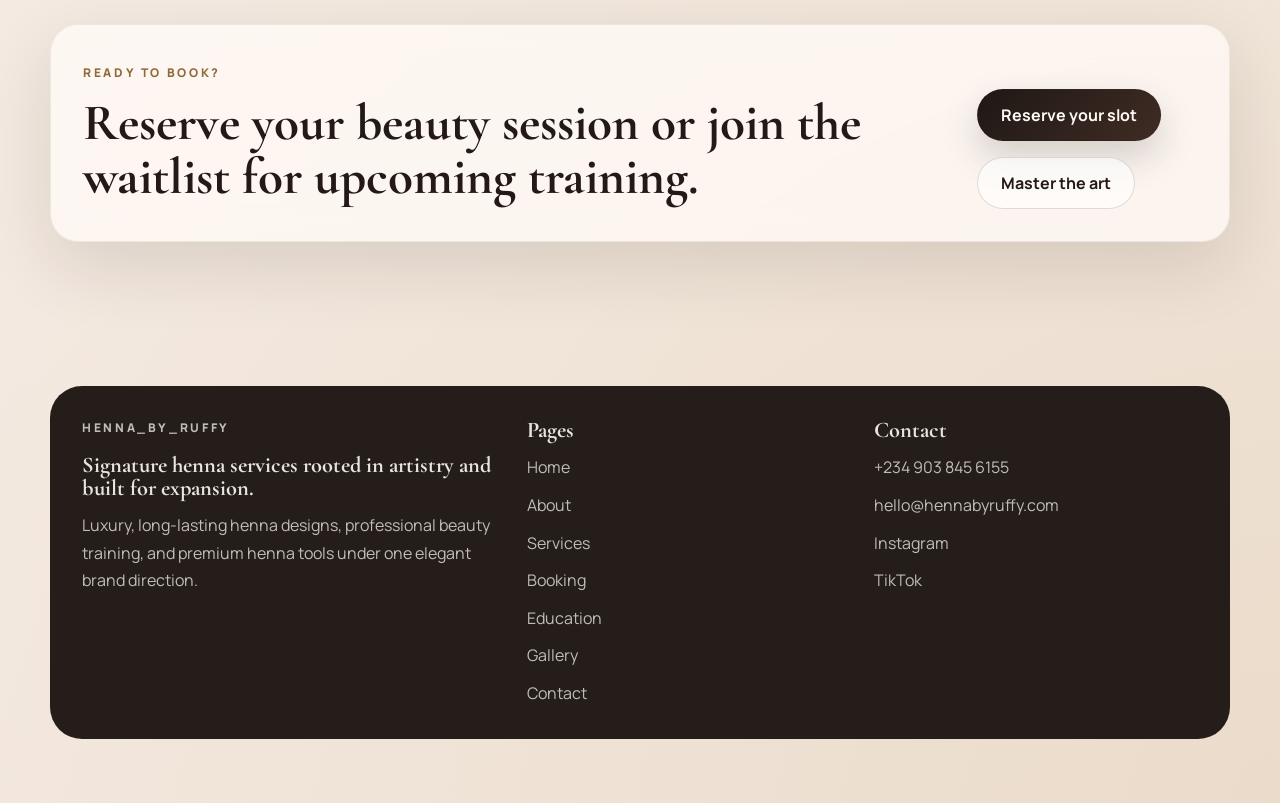
==== commit 1ef506fc: "update: social links, contact info and fix image display attempt" ====
--- a/index.html
+++ b/index.html
@@ -172,7 +172,7 @@
     </section>
   </main>
   <div id="site-footer"></div>
-  <a class="whatsapp-fab" href="https://wa.me/2348000000000?text=Hello%20Henna_by_ruffy%2C%20I%20would%20love%20to%20book%20a%20beauty%20appointment." target="_blank" rel="noopener">WhatsApp Book Now</a>
+  <a class="whatsapp-fab" href="https://wa.me/2349038456155?text=Hello%20Henna_by_ruffy%2C%20I%20would%20love%20to%20book%20a%20beauty%20appointment." target="_blank" rel="noopener">WhatsApp Book Now</a>
   <script src="site.js"></script>
 </body>
 </html>
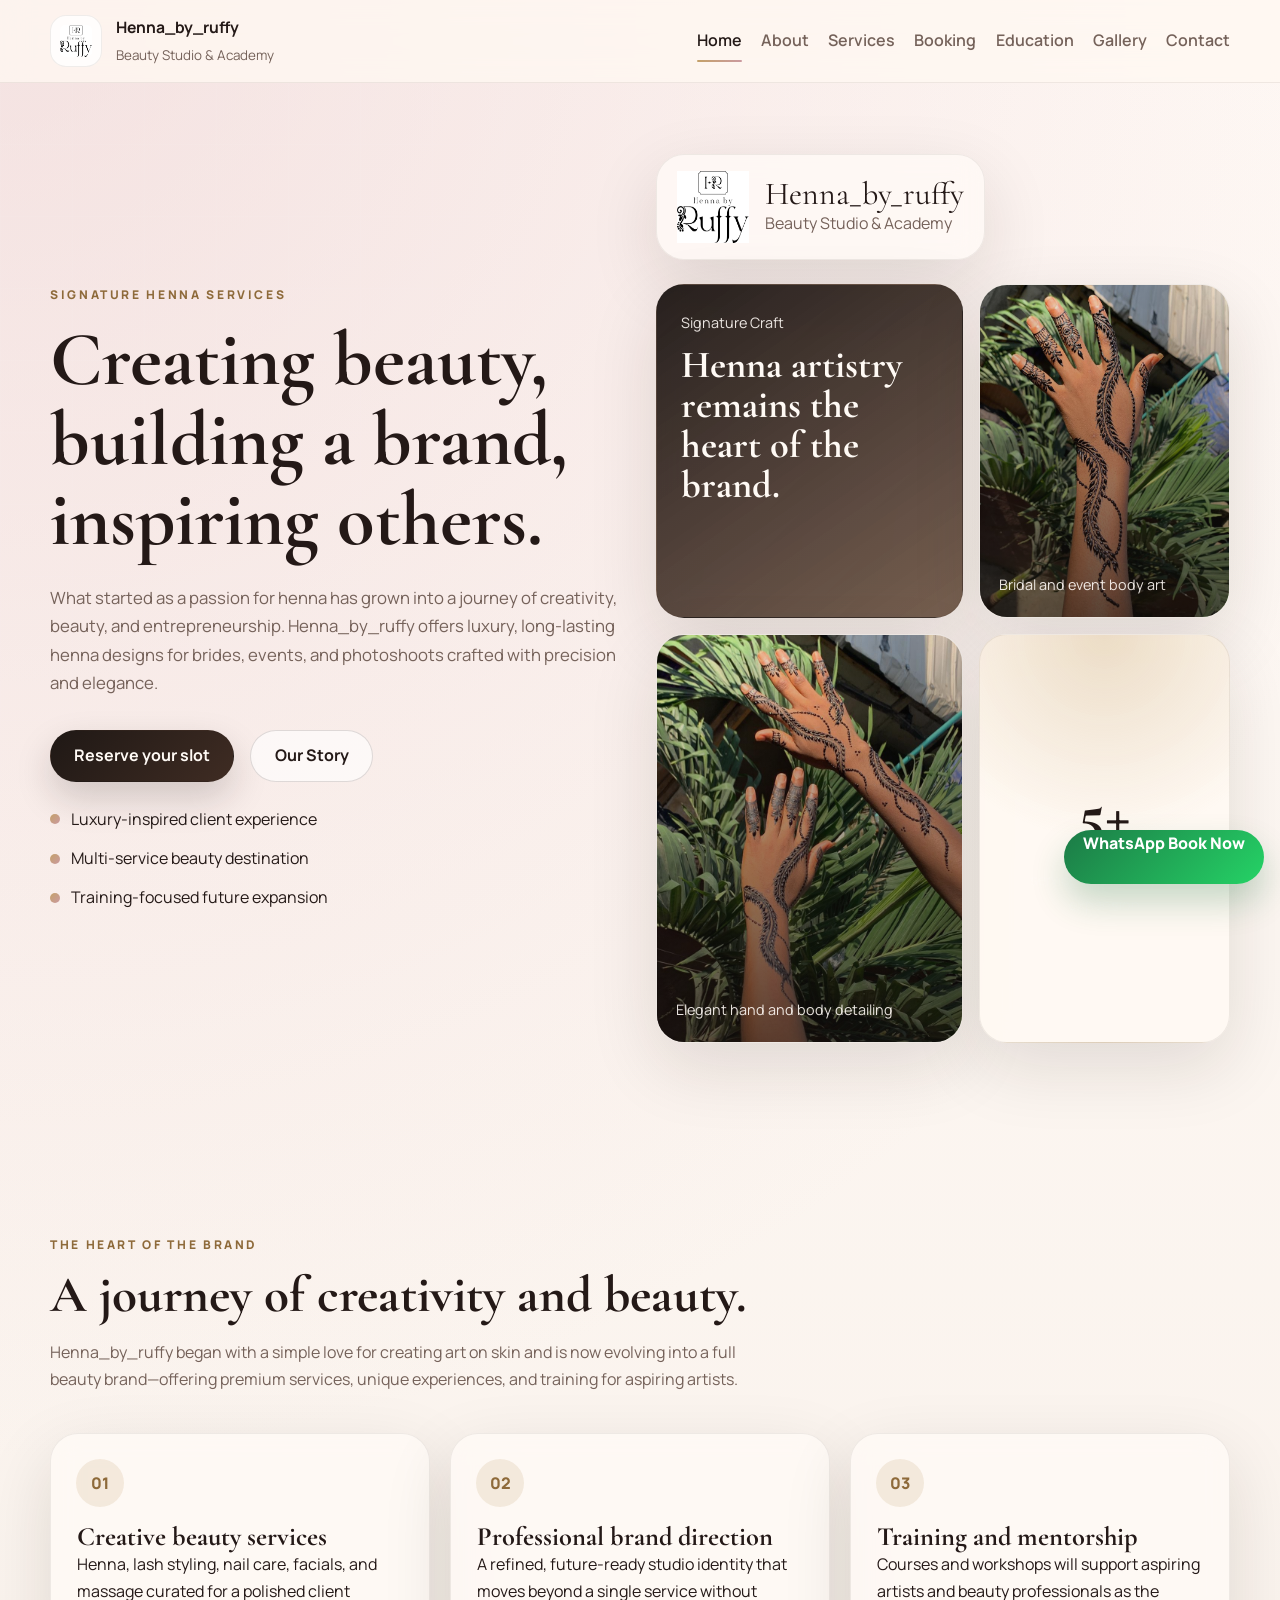
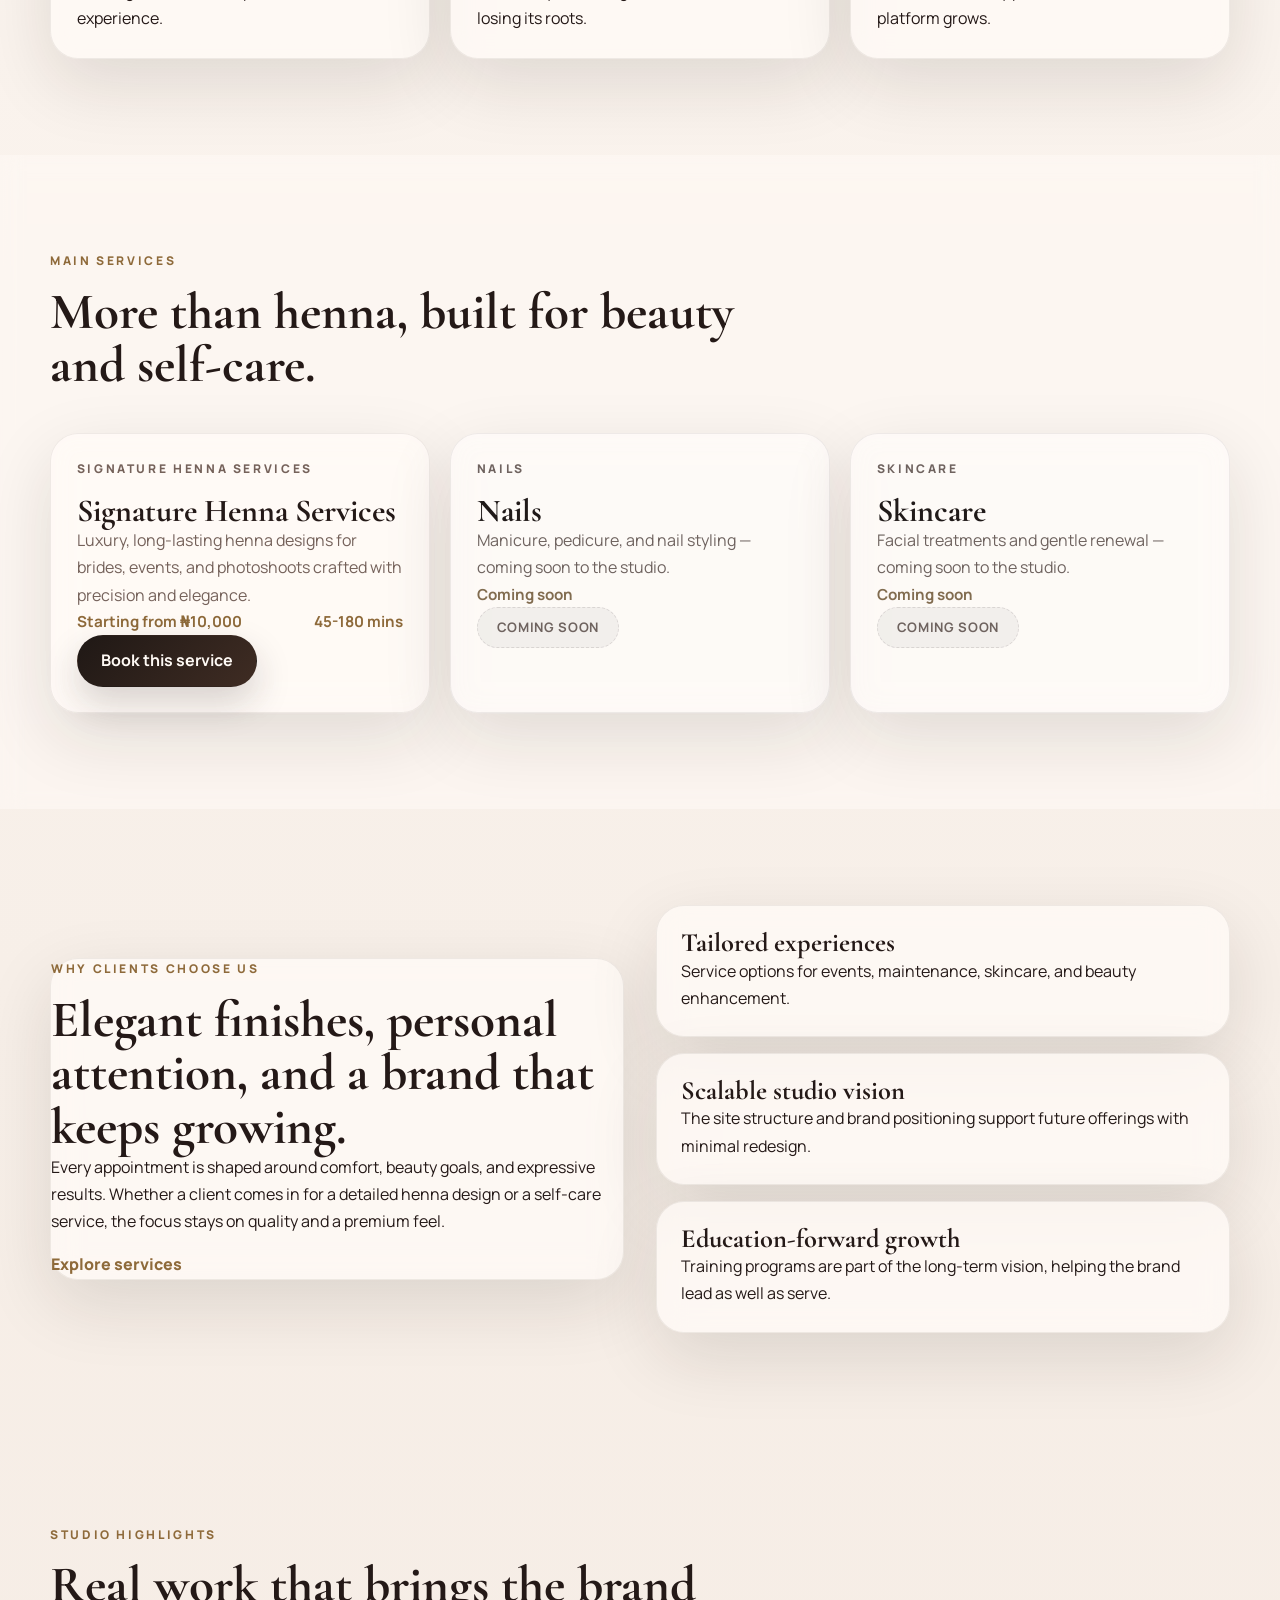
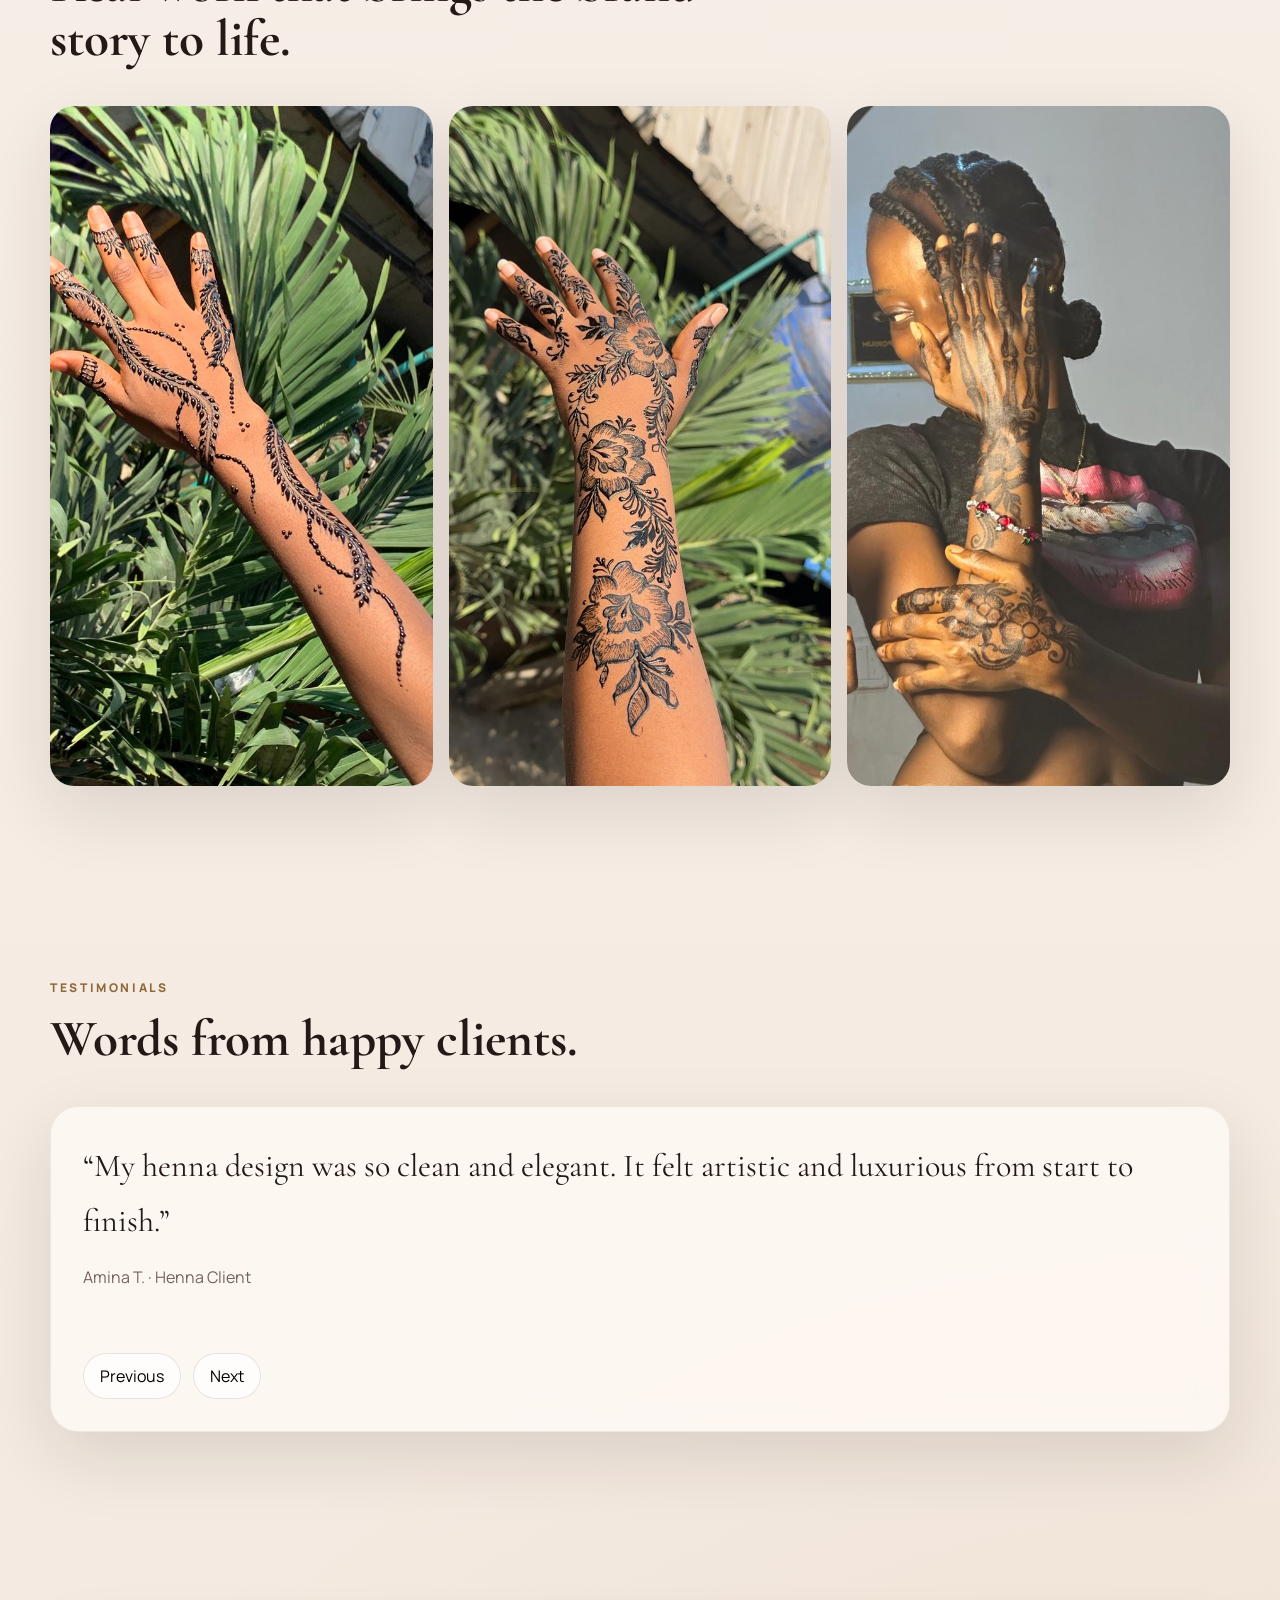
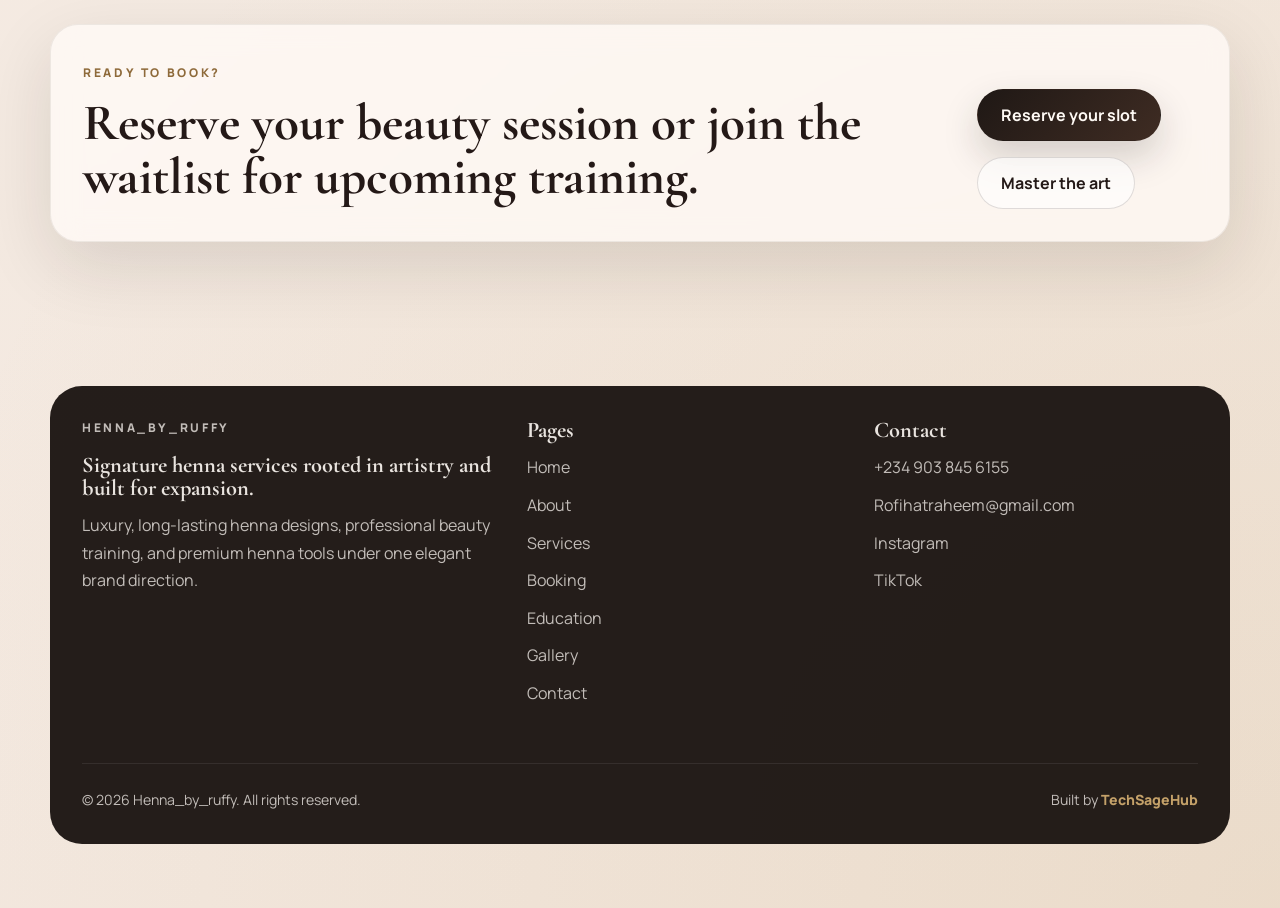
==== commit 4971f2a6: "feat: add Open Graph and Twitter meta tags to improve social media link previews across all pages" ====
--- a/index.html
+++ b/index.html
@@ -10,6 +10,20 @@
   <link href="https://fonts.googleapis.com/css2?family=Cormorant+Garamond:wght@400;500;600;700&family=Manrope:wght@400;500;600;700;800&display=swap" rel="stylesheet">
   <link rel="stylesheet" href="styles.css">
   <link rel="icon" type="image/jpeg" href="assets/logo.jpeg">
+  
+  <!-- Open Graph / Facebook -->
+  <meta property="og:type" content="website">
+  <meta property="og:url" content="https://henna-by-ruffy.onrender.com">
+  <meta property="og:title" content="Henna_by_ruffy | Signature Henna & Beauty Academy">
+  <meta property="og:description" content="Luxury, long-lasting henna designs and professional beauty training. Experience the art of signature henna.">
+  <meta property="og:image" content="https://henna-by-ruffy.onrender.com/assets/logo.jpeg">
+
+  <!-- Twitter -->
+  <meta property="twitter:card" content="summary_large_image">
+  <meta property="twitter:url" content="https://henna-by-ruffy.onrender.com">
+  <meta property="twitter:title" content="Henna_by_ruffy | Signature Henna & Beauty Academy">
+  <meta property="twitter:description" content="Luxury, long-lasting henna designs and professional beauty training. Experience the art of signature henna.">
+  <meta property="twitter:image" content="https://henna-by-ruffy.onrender.com/assets/logo.jpeg">
 </head>
 <body data-page="home">
   <div id="site-header"></div>
--- a/styles.css
+++ b/styles.css
@@ -460,7 +460,169 @@
 .gallery-future-alt {
   background: linear-gradient(180deg, rgba(25, 17, 14, 0.1), rgba(25, 17, 14, 0.72)), linear-gradient(145deg, rgba(255, 242, 234, 0.88), rgba(199, 170, 137, 0.62));
 }
-.contact-details { display: grid; gap: 1rem; }
+.policy-grid {
+  display: grid;
+  grid-template-columns: repeat(3, minmax(0, 1fr));
+  gap: 1.25rem;
+}
+
+.policy-card {
+  padding: 1.5rem;
+  background: var(--surface);
+  border-radius: var(--radius-lg);
+  border: 1px solid rgba(58, 38, 25, 0.08);
+}
+
+.policy-header {
+  display: flex;
+  align-items: center;
+  gap: 0.8rem;
+  margin-bottom: 0.75rem;
+}
+
+.policy-header span {
+  font-size: 0.8rem;
+  font-weight: 800;
+  color: var(--gold-deep);
+  opacity: 0.6;
+}
+
+.policy-header h3 {
+  font-size: 1.25rem;
+}
+
+.policy-card p {
+  font-size: 0.9rem;
+  color: var(--muted);
+  line-height: 1.55;
+}
+
+/* Pro Booking Form */
+.booking-form-pro {
+  max-width: 820px;
+  margin: 0 auto;
+  display: flex;
+  flex-direction: column;
+  gap: 2rem;
+}
+
+.form-step {
+  border: 1px solid rgba(58, 38, 25, 0.1);
+  border-radius: var(--radius-lg);
+  padding: 2rem;
+  background: var(--surface);
+}
+
+.form-step legend {
+  padding: 0 1rem;
+  font-family: "Cormorant Garamond", serif;
+  font-size: 1.5rem;
+  font-weight: 700;
+  color: var(--gold-deep);
+}
+
+.step-guide {
+  font-size: 0.9rem;
+  color: var(--muted);
+  margin-top: -0.5rem;
+  margin-bottom: 1.5rem;
+}
+
+.consultation-grid {
+  display: grid;
+  grid-template-columns: repeat(2, minmax(0, 1fr));
+  gap: 1.5rem;
+}
+
+.check-group {
+  display: flex;
+  flex-direction: column;
+  gap: 0.5rem;
+  font-size: 0.95rem;
+  font-weight: 700;
+}
+
+.check-group select {
+  padding: 0.75rem;
+  border-radius: 12px;
+  border: 1px solid rgba(58, 38, 25, 0.15);
+  background: white;
+}
+
+.booking-inputs {
+  display: flex;
+  flex-direction: column;
+  gap: 1.25rem;
+}
+
+.booking-inputs label {
+  display: flex;
+  flex-direction: column;
+  gap: 0.5rem;
+  font-weight: 700;
+}
+
+.booking-inputs input,
+.booking-inputs select,
+.booking-inputs textarea {
+  padding: 1rem;
+  border-radius: 14px;
+  border: 1px solid rgba(58, 38, 25, 0.15);
+  background: white;
+  width: 100%;
+}
+
+.grid-2 {
+  display: grid;
+  grid-template-columns: repeat(2, minmax(0, 1fr));
+  gap: 1rem;
+}
+
+.conditional-fields {
+  display: none;
+  flex-direction: column;
+  gap: 1.25rem;
+  padding: 1.5rem;
+  background: rgba(36, 25, 23, 0.03);
+  border-radius: 18px;
+  border-left: 3px solid var(--gold);
+}
+
+.conditional-fields.active {
+  display: flex;
+  animation: slideDown 300ms ease;
+}
+
+.agreement-box {
+  padding: 1rem;
+}
+
+.checkbox-container {
+  display: flex;
+  align-items: flex-start;
+  gap: 0.9rem;
+  font-size: 0.92rem;
+  font-weight: 600;
+  cursor: pointer;
+  line-height: 1.45;
+}
+
+.checkbox-container input {
+  width: 20px;
+  height: 20px;
+  margin-top: 2px;
+}
+
+@keyframes slideDown {
+  from { opacity: 0; transform: translateY(-10px); }
+  to { opacity: 1; transform: translateY(0); }
+}
+
+@media (max-width: 768px) {
+  .policy-grid, .consultation-grid, .grid-2 {
+    grid-template-columns: 1fr;
+  }
+}
 .contact-card { padding: 1.5rem; }
 .social-links { display: flex; flex-wrap: wrap; gap: 0.8rem; }
 .social-links a { font-weight: 700; color: var(--gold-deep); }
@@ -472,6 +634,30 @@
 .footer-card p, .footer-card a { color: rgba(255, 250, 245, 0.72); }
 .footer-card h3 { font-size: 1.4rem; margin-bottom: 0.8rem; }
 .footer-links, .footer-contact { display: grid; gap: 0.65rem; }
+
+.footer-bottom {
+  grid-column: 1 / -1;
+  margin-top: 2rem;
+  padding-top: 1.5rem;
+  border-top: 1px solid rgba(255, 255, 255, 0.08);
+  display: flex;
+  justify-content: space-between;
+  align-items: center;
+  flex-wrap: wrap;
+  gap: 1rem;
+  font-size: 0.88rem;
+  color: rgba(255, 250, 245, 0.6);
+}
+
+.developer-credit a {
+  color: var(--gold);
+  font-weight: 800;
+  text-decoration: none;
+}
+
+.developer-credit a:hover {
+  text-decoration: underline;
+}
 .whatsapp-fab {
   position: fixed; right: 1rem; bottom: 1rem; z-index: 25; min-height: 54px; padding: 0 1.2rem; border-radius: 999px;
   background: linear-gradient(135deg, #1c7a46 0%, #25d366 100%); color: white; font-weight: 800; box-shadow: 0 18px 34px rgba(15, 107, 54, 0.24);
@@ -502,6 +688,8 @@
   h2 { font-size: 2.15rem; }
   .container { width: min(var(--container), calc(100% - 1.25rem)); }
   .testimonial-shell, .cta-card, .feature-card, .service-card, .education-card, .narrative-card, .form-card { border-radius: 22px; }
+  .site-footer { padding-bottom: 8rem; }
+  .footer-bottom { flex-direction: column; text-align: center; gap: 1rem; }
   .whatsapp-fab { left: 0.75rem; right: 0.75rem; text-align: center; justify-content: center; }
   .brand {
     gap: 0.7rem;
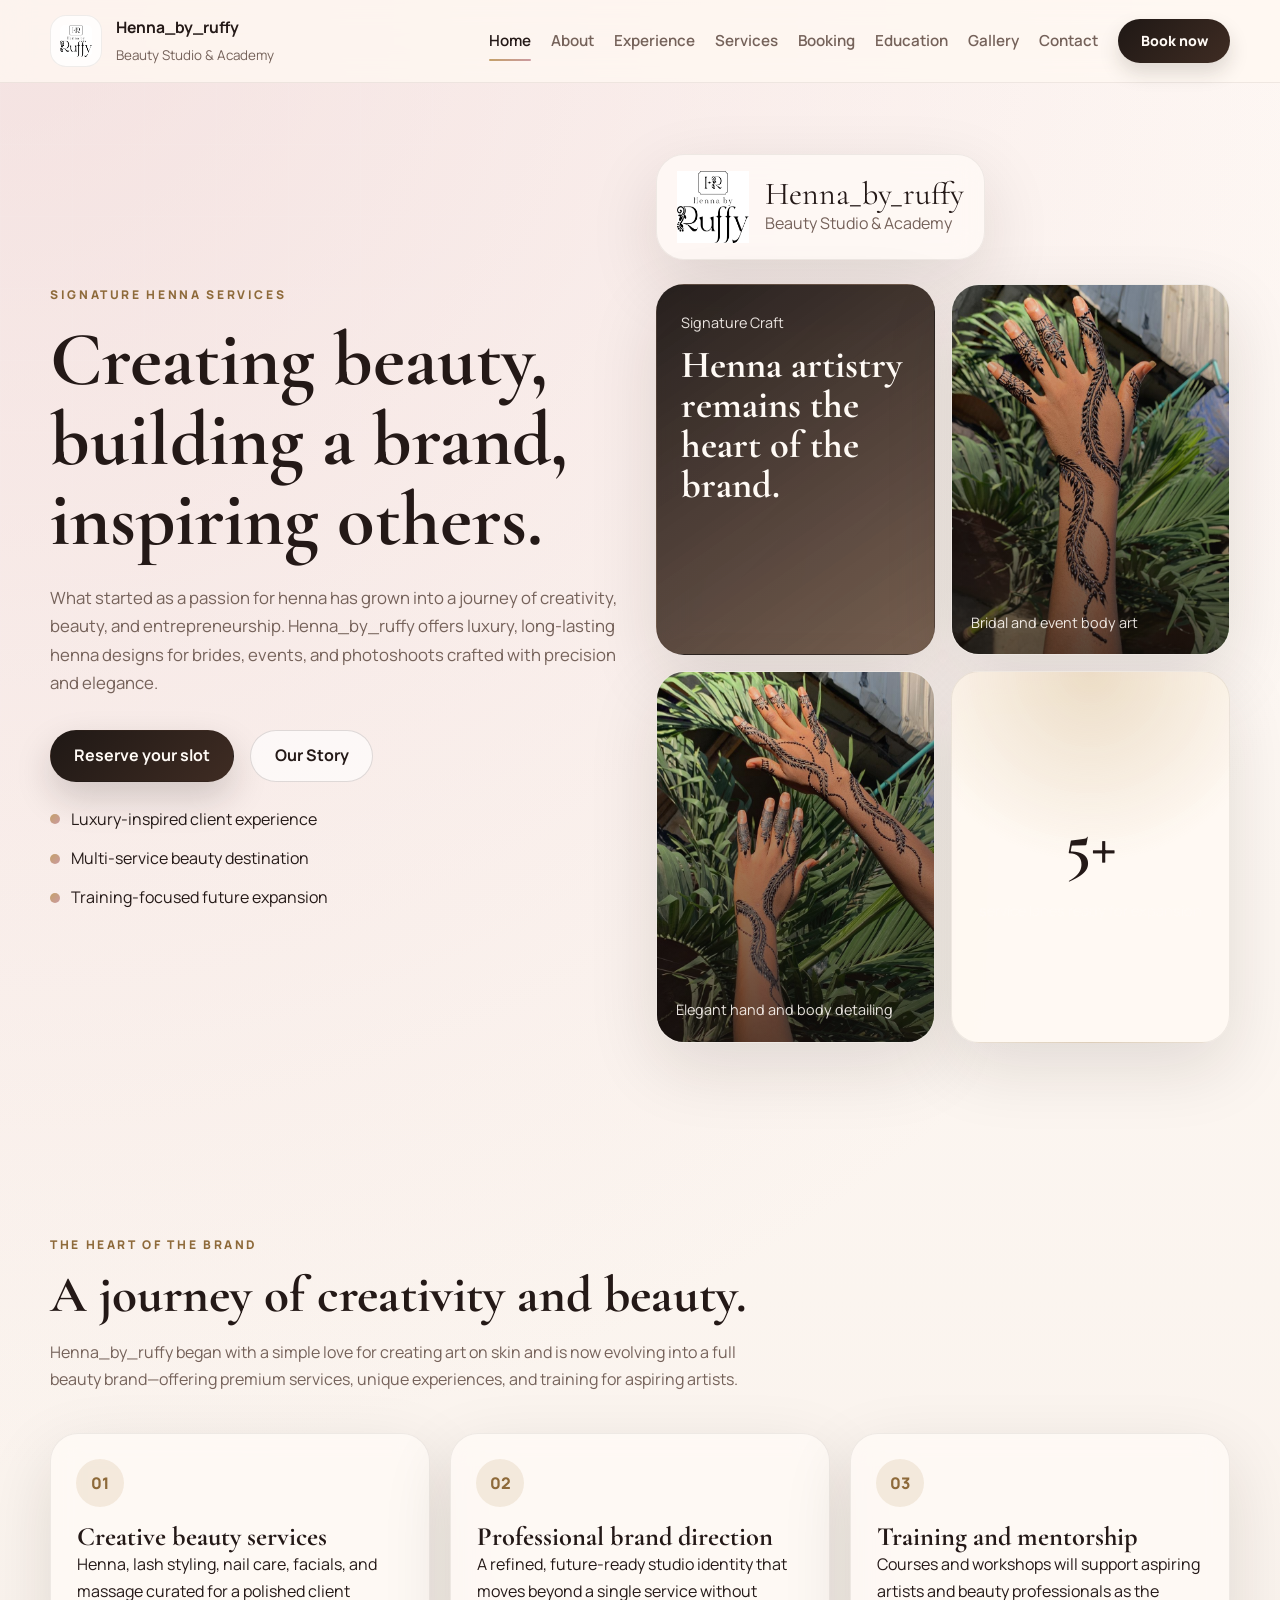
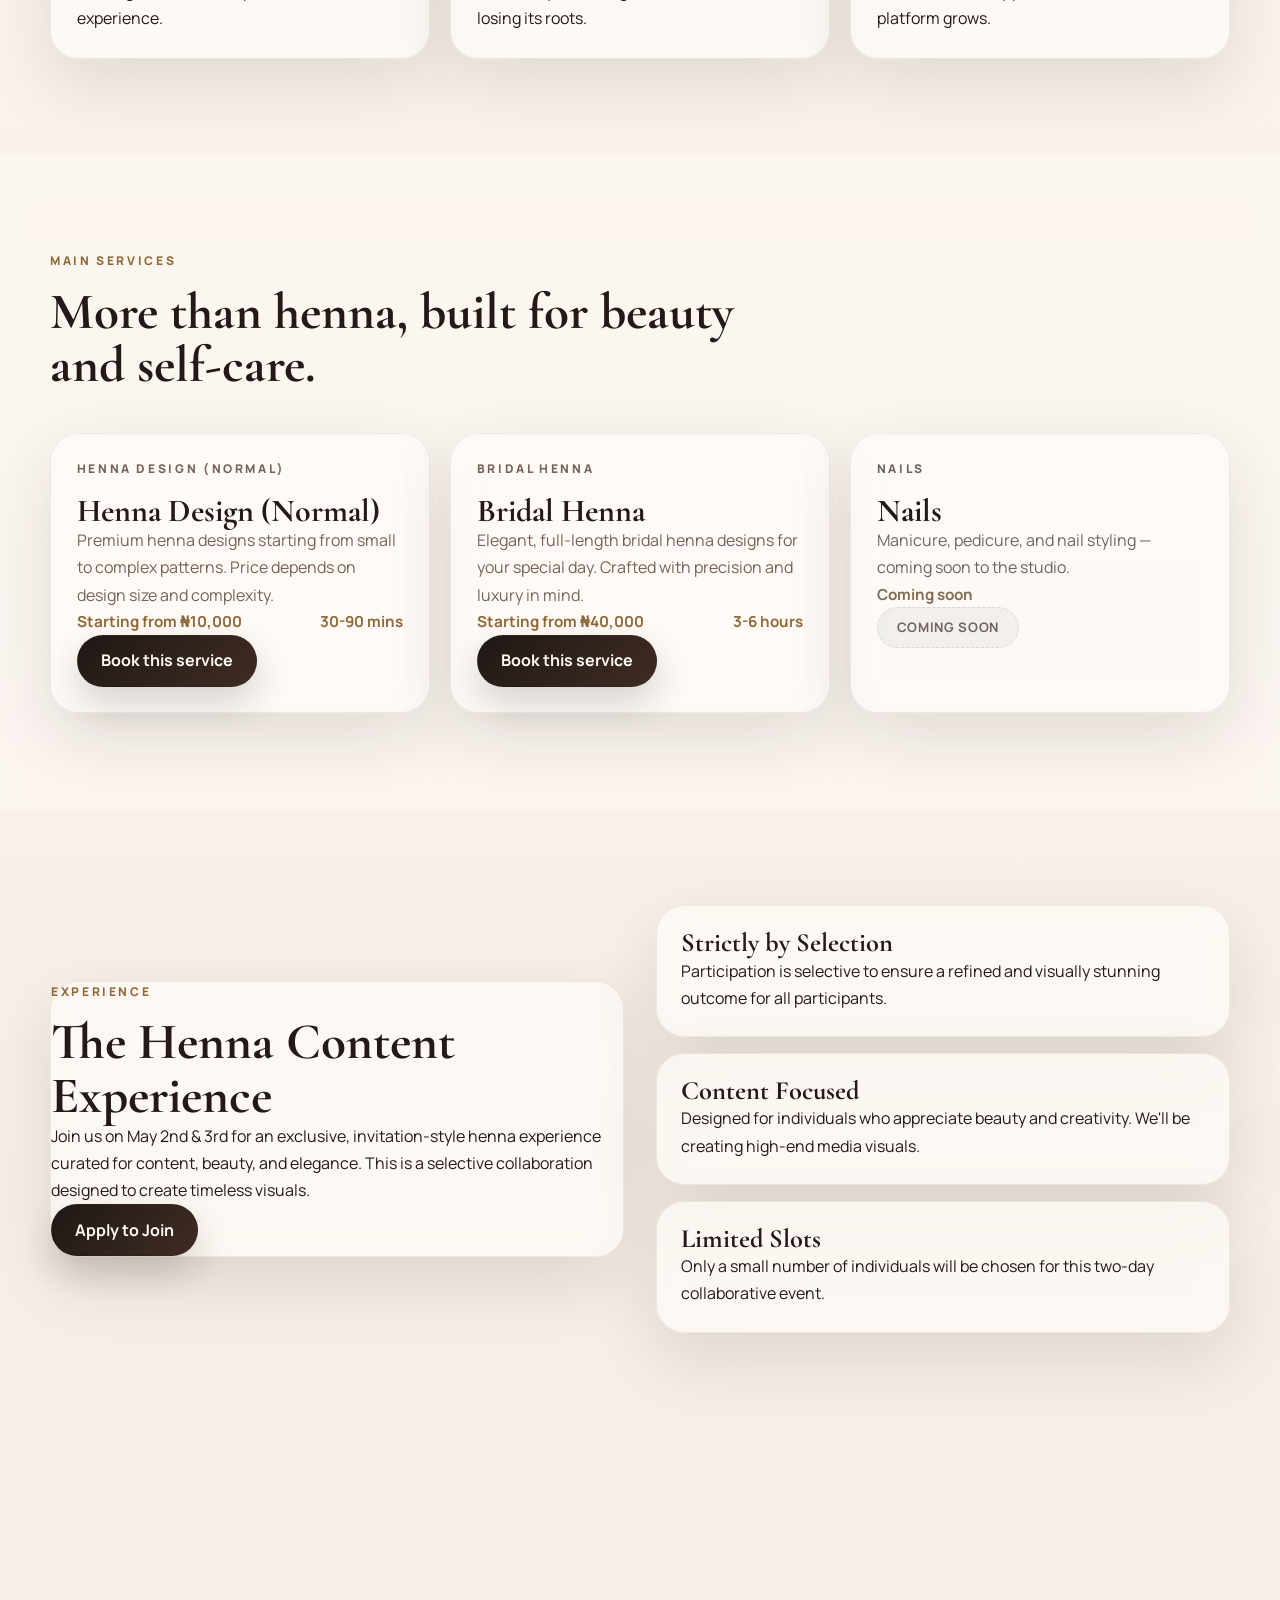
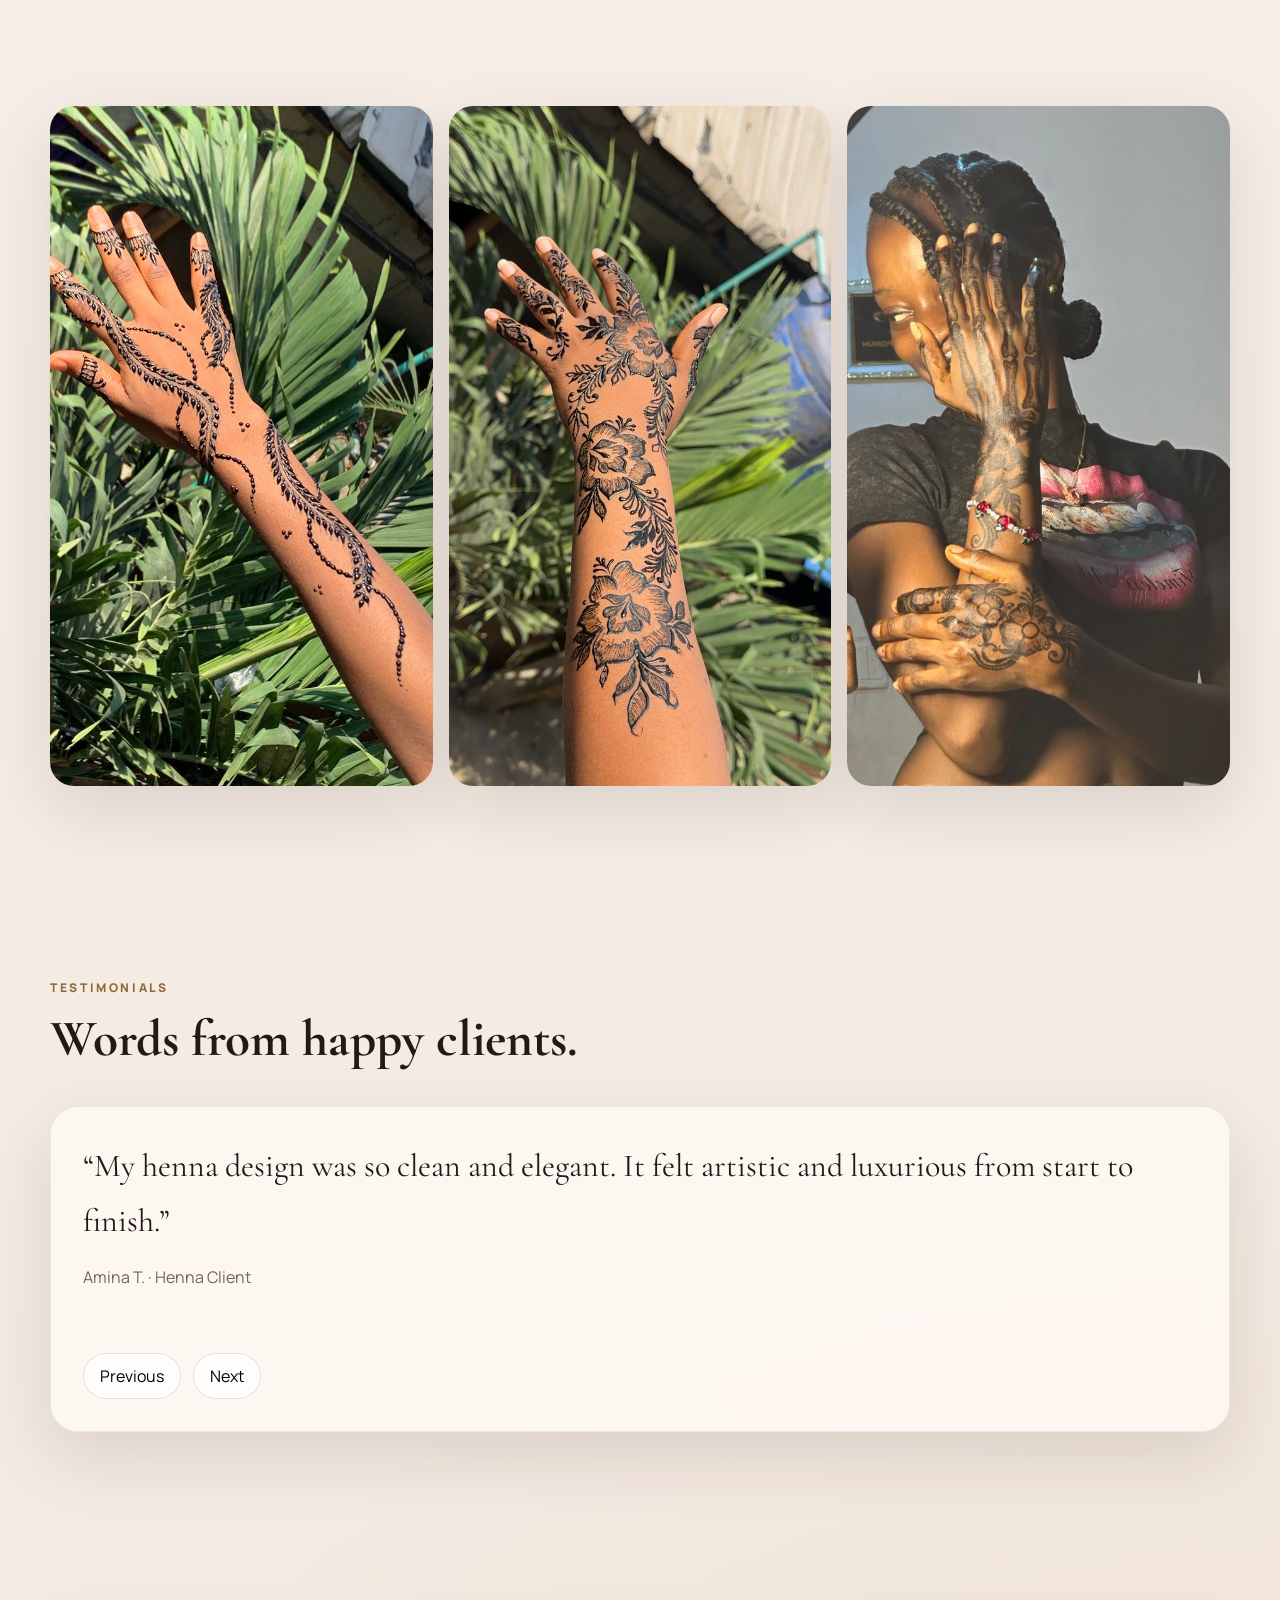
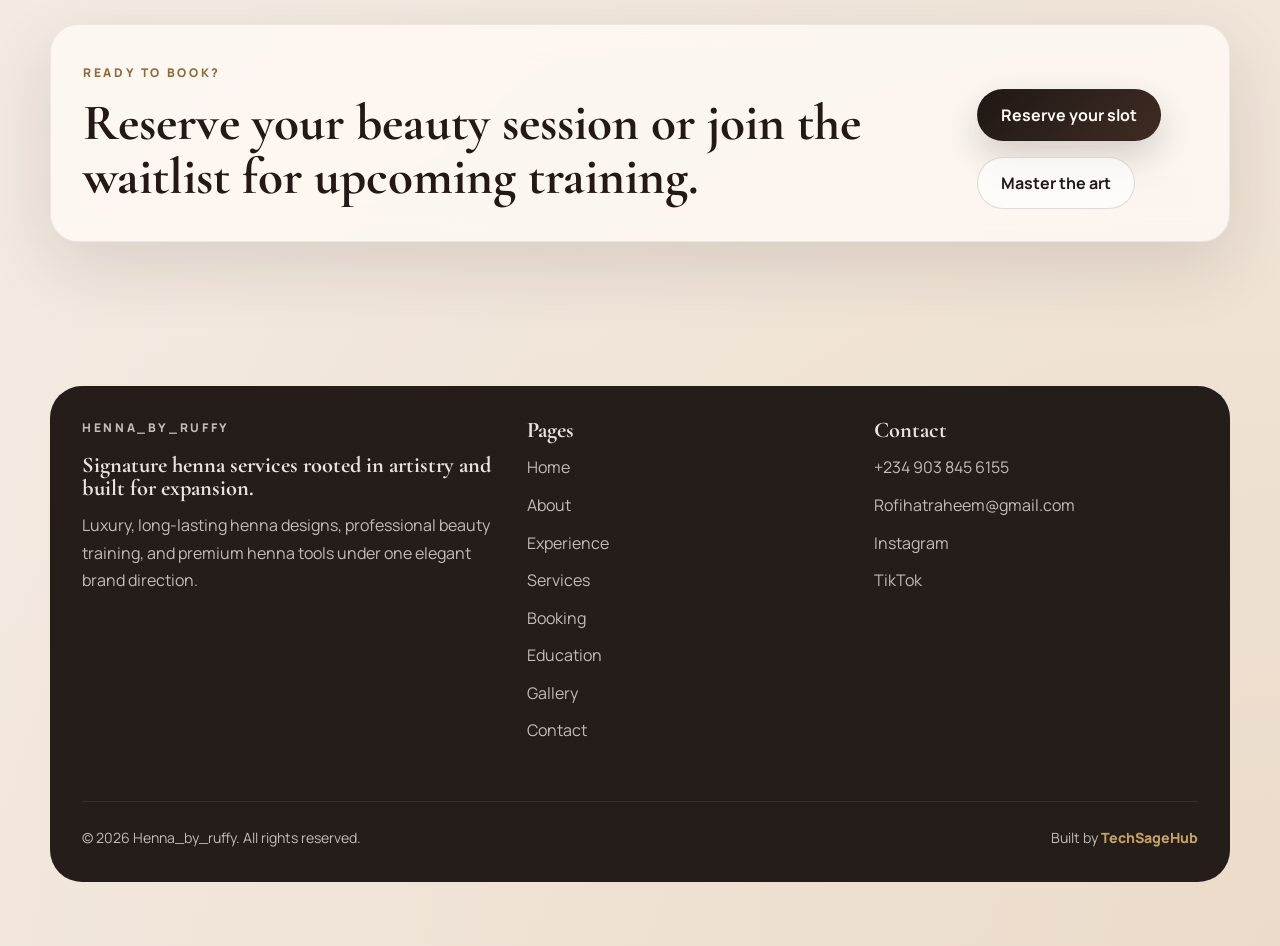
==== commit 8fedbefb: "feat: introduce exclusive henna content experience page and update navigation with CTA styling" ====
--- a/index.html
+++ b/index.html
@@ -13,17 +13,20 @@
   
   <!-- Open Graph / Facebook -->
   <meta property="og:type" content="website">
-  <meta property="og:url" content="https://henna-by-ruffy.onrender.com">
+  <meta property="og:url" content="https://hennawebsite.onrender.com">
   <meta property="og:title" content="Henna_by_ruffy | Signature Henna & Beauty Academy">
   <meta property="og:description" content="Luxury, long-lasting henna designs and professional beauty training. Experience the art of signature henna.">
-  <meta property="og:image" content="https://henna-by-ruffy.onrender.com/assets/logo.jpeg">
+  <meta property="og:image" content="https://hennawebsite.onrender.com/assets/logo.jpeg">
+  <meta property="og:image:width" content="1200">
+  <meta property="og:image:height" content="1200">
+  <meta itemprop="image" content="https://hennawebsite.onrender.com/assets/logo.jpeg">
 
   <!-- Twitter -->
   <meta property="twitter:card" content="summary_large_image">
-  <meta property="twitter:url" content="https://henna-by-ruffy.onrender.com">
+  <meta property="twitter:url" content="https://hennawebsite.onrender.com">
   <meta property="twitter:title" content="Henna_by_ruffy | Signature Henna & Beauty Academy">
   <meta property="twitter:description" content="Luxury, long-lasting henna designs and professional beauty training. Experience the art of signature henna.">
-  <meta property="twitter:image" content="https://henna-by-ruffy.onrender.com/assets/logo.jpeg">
+  <meta property="twitter:image" content="https://hennawebsite.onrender.com/assets/logo.jpeg">
 </head>
 <body data-page="home">
   <div id="site-header"></div>
@@ -114,23 +117,23 @@
     <section class="section split-section">
       <div class="container split-grid">
         <div class="split-card reveal">
-          <p class="eyebrow">Why Clients Choose Us</p>
-          <h2>Elegant finishes, personal attention, and a brand that keeps growing.</h2>
-          <p>Every appointment is shaped around comfort, beauty goals, and expressive results. Whether a client comes in for a detailed henna design or a self-care service, the focus stays on quality and a premium feel.</p>
-          <a class="text-link" href="services.html">Explore services</a>
+          <p class="eyebrow">Experience</p>
+          <h2>The Henna Content Experience</h2>
+          <p>Join us on May 2nd & 3rd for an exclusive, invitation-style henna experience curated for content, beauty, and elegance. This is a selective collaboration designed to create timeless visuals.</p>
+          <a class="button button-primary" href="experience.html">Apply to Join</a>
         </div>
         <div class="benefit-list reveal">
           <article>
-            <h3>Tailored experiences</h3>
-            <p>Service options for events, maintenance, skincare, and beauty enhancement.</p>
+            <h3>Strictly by Selection</h3>
+            <p>Participation is selective to ensure a refined and visually stunning outcome for all participants.</p>
           </article>
           <article>
-            <h3>Scalable studio vision</h3>
-            <p>The site structure and brand positioning support future offerings with minimal redesign.</p>
+            <h3>Content Focused</h3>
+            <p>Designed for individuals who appreciate beauty and creativity. We'll be creating high-end media visuals.</p>
           </article>
           <article>
-            <h3>Education-forward growth</h3>
-            <p>Training programs are part of the long-term vision, helping the brand lead as well as serve.</p>
+            <h3>Limited Slots</h3>
+            <p>Only a small number of individuals will be chosen for this two-day collaborative event.</p>
           </article>
         </div>
       </div>
@@ -186,7 +189,6 @@
     </section>
   </main>
   <div id="site-footer"></div>
-  <a class="whatsapp-fab" href="https://wa.me/2349038456155?text=Hello%20Henna_by_ruffy%2C%20I%20would%20love%20to%20book%20a%20beauty%20appointment." target="_blank" rel="noopener">WhatsApp Book Now</a>
   <script src="site.js"></script>
 </body>
 </html>
--- a/styles.css
+++ b/styles.css
@@ -182,8 +182,8 @@
 .nav-toggle[aria-expanded="true"] .nav-toggle-icon span:nth-child(3) {
   transform: translateY(-6px) rotate(-45deg);
 }
-.nav-links { display: flex; align-items: center; gap: 1.2rem; }
-.nav-links a { position: relative; padding: 0.45rem 0; font-weight: 600; color: var(--muted); }
+.nav-links { display: flex; align-items: center; gap: 1.25rem; }
+.nav-links a { position: relative; padding: 0.45rem 0; font-weight: 600; color: var(--muted); font-size: 0.95rem; }
 .nav-links a::after {
   content: ""; position: absolute; left: 0; bottom: 0; width: 100%; height: 2px; border-radius: 999px;
   background: linear-gradient(90deg, var(--gold) 0%, var(--pink-deep) 100%);
@@ -191,6 +191,24 @@
 }
 .nav-links a:hover::after, .nav-links a.active::after { transform: scaleX(1); }
 .nav-links a.active { color: var(--text); }
+
+.nav-cta {
+  background: linear-gradient(135deg, #1f1815 0%, #3f2c23 100%);
+  color: #fffaf5 !important;
+  padding: 0.6rem 1.4rem !important;
+  border-radius: 999px;
+  font-weight: 800 !important;
+  font-size: 0.88rem !important;
+  box-shadow: 0 10px 20px rgba(31, 24, 21, 0.15);
+  transition: transform var(--ease), box-shadow var(--ease) !important;
+}
+
+.nav-cta::after { display: none !important; }
+
+.nav-cta:hover {
+  transform: translateY(-2px);
+  box-shadow: 0 14px 28px rgba(31, 24, 21, 0.22);
+}
 
 .hero { padding-top: 4.5rem; }
 .hero-grid, .page-hero-grid, .split-grid, .booking-grid, .contact-grid {
@@ -212,8 +230,8 @@
 .logo-card img { width: 72px; height: 72px; }
 .logo-title { font-size: 2rem; }
 .logo-subtitle { color: var(--muted); }
-.mosaic { display: grid; grid-template-columns: 1.1fr 0.9fr; gap: 1rem; }
-.mosaic-card { min-height: 220px; overflow: hidden; padding: 1.5rem; }
+.mosaic { display: flex; flex-wrap: wrap; gap: 1rem; }
+.mosaic-card { flex: 1 1 calc(50% - 0.5rem); min-height: 220px; overflow: hidden; padding: 1.5rem; }
 .mosaic-card span, .card-label { display: inline-block; font-size: 0.9rem; color: rgba(255, 250, 245, 0.9); }
 .accent-card {
   background: linear-gradient(145deg, rgba(20, 14, 12, 0.92), rgba(80, 54, 39, 0.75)), linear-gradient(135deg, rgba(231, 197, 200, 0.18), rgba(196, 161, 105, 0.25));
@@ -421,6 +439,29 @@
   color: #fffaf5; font-size: 0.82rem; font-weight: 700; margin-bottom: 1rem;
 }
 .status-pill.soft { background: rgba(196, 161, 105, 0.2); color: var(--gold-deep); }
+
+.discount-badge {
+  display: inline-flex;
+  align-items: center;
+  gap: 0.5rem;
+  padding: 0.6rem 1.2rem;
+  background: linear-gradient(135deg, #dfc6a6 0%, #c4a169 100%);
+  color: #241917;
+  border-radius: 999px;
+  font-size: 0.9rem;
+  font-weight: 800;
+  margin-bottom: 1.5rem;
+  box-shadow: 0 10px 20px rgba(196, 161, 105, 0.18);
+  border: 1px solid rgba(255, 255, 255, 0.3);
+}
+
+.class-duration {
+  font-size: 0.88rem;
+  color: var(--muted);
+  font-weight: 700;
+  display: block;
+  margin-top: 0.4rem;
+}
 .booking-notes { display: grid; gap: 1rem; margin-top: 1.5rem; }
 .booking-notes article { padding-bottom: 1rem; border-bottom: 1px solid rgba(58, 38, 25, 0.1); }
 .form-card { padding: 1.5rem; display: grid; gap: 1rem; }
@@ -432,17 +473,18 @@
 .form-card input:focus, .form-card select:focus, .form-card textarea:focus { outline: 2px solid rgba(196, 161, 105, 0.35); border-color: var(--gold); }
 .form-feedback { min-height: 1.5rem; color: var(--gold-deep); font-weight: 700; }
 .mini-list { list-style: none; padding: 0; margin: 1rem 0 0; display: grid; gap: 0.75rem; }
-.gallery-grid { display: grid; grid-template-columns: repeat(2, minmax(0, 1fr)); gap: 1rem; }
-.gallery-card { min-height: 340px; border-radius: var(--radius-lg); overflow: hidden; box-shadow: var(--shadow); }
+.gallery-grid { display: flex; flex-wrap: wrap; gap: 1rem; }
+.gallery-card { flex: 1 1 calc(50% - 0.5rem); min-height: 340px; border-radius: var(--radius-lg); overflow: hidden; box-shadow: var(--shadow); }
 .gallery-card .gallery-overlay {
   transition: transform 350ms ease, opacity 350ms ease;
 }
 .gallery-strip {
-  display: grid;
-  grid-template-columns: repeat(3, minmax(0, 1fr));
+  display: flex;
+  flex-wrap: wrap;
   gap: 1rem;
 }
 .strip-card {
+  flex: 1 1 calc(33.333% - 0.7rem);
   min-height: 280px;
   border-radius: 24px;
   overflow: hidden;
@@ -658,9 +700,42 @@
 .developer-credit a:hover {
   text-decoration: underline;
 }
+/* Experience Page & Form */
+.experience-hero {
+  background: linear-gradient(145deg, #1f1815 0%, #3f2c23 100%);
+  color: #fffaf5;
+  text-align: center;
+}
+
+.experience-hero h1 { color: #fffaf5; }
+.experience-hero p { color: rgba(255, 250, 246, 0.8); max-width: 680px; margin: 1.5rem auto 0; }
+
+.experience-form-wrapper {
+  max-width: 820px;
+  margin: 0 auto;
+}
+
+.form-section-title {
+  font-size: 1.5rem;
+  font-family: "Cormorant Garamond", serif;
+  margin-bottom: 1rem;
+  padding-bottom: 0.5rem;
+  border-bottom: 1px solid var(--border);
+  color: var(--gold-deep);
+}
+
+.upload-note {
+  font-size: 0.85rem;
+  color: var(--muted);
+  font-weight: 600;
+  padding: 0.8rem;
+  background: rgba(196, 161, 105, 0.08);
+  border-radius: 12px;
+  margin-top: 0.5rem;
+}
+
 .whatsapp-fab {
-  position: fixed; right: 1rem; bottom: 1rem; z-index: 25; min-height: 54px; padding: 0 1.2rem; border-radius: 999px;
-  background: linear-gradient(135deg, #1c7a46 0%, #25d366 100%); color: white; font-weight: 800; box-shadow: 0 18px 34px rgba(15, 107, 54, 0.24);
+  display: none;
 }
 .reveal { opacity: 0; transform: translateY(24px); transition: opacity 700ms ease, transform 700ms ease; }
 .reveal.visible { opacity: 1; transform: translateY(0); }
@@ -669,7 +744,8 @@
 
 @media (max-width: 980px) {
   .hero-grid, .page-hero-grid, .split-grid, .booking-grid, .contact-grid, .footer-card { grid-template-columns: 1fr; }
-  .feature-grid, .services-preview, .education-grid, .narrative-grid, .service-list, .gallery-grid, .gallery-strip { grid-template-columns: 1fr; }
+  .feature-grid, .services-preview, .education-grid, .narrative-grid, .service-list { grid-template-columns: 1fr; }
+  .gallery-grid .gallery-card, .gallery-strip .strip-card, .mosaic .mosaic-card { flex-basis: 100%; }
   .nav-toggle { display: inline-flex; align-items: center; justify-content: center; }
   .nav-links {
     position: absolute; top: calc(100% + 0.75rem); right: 1rem; left: 1rem; flex-direction: column; align-items: flex-start;
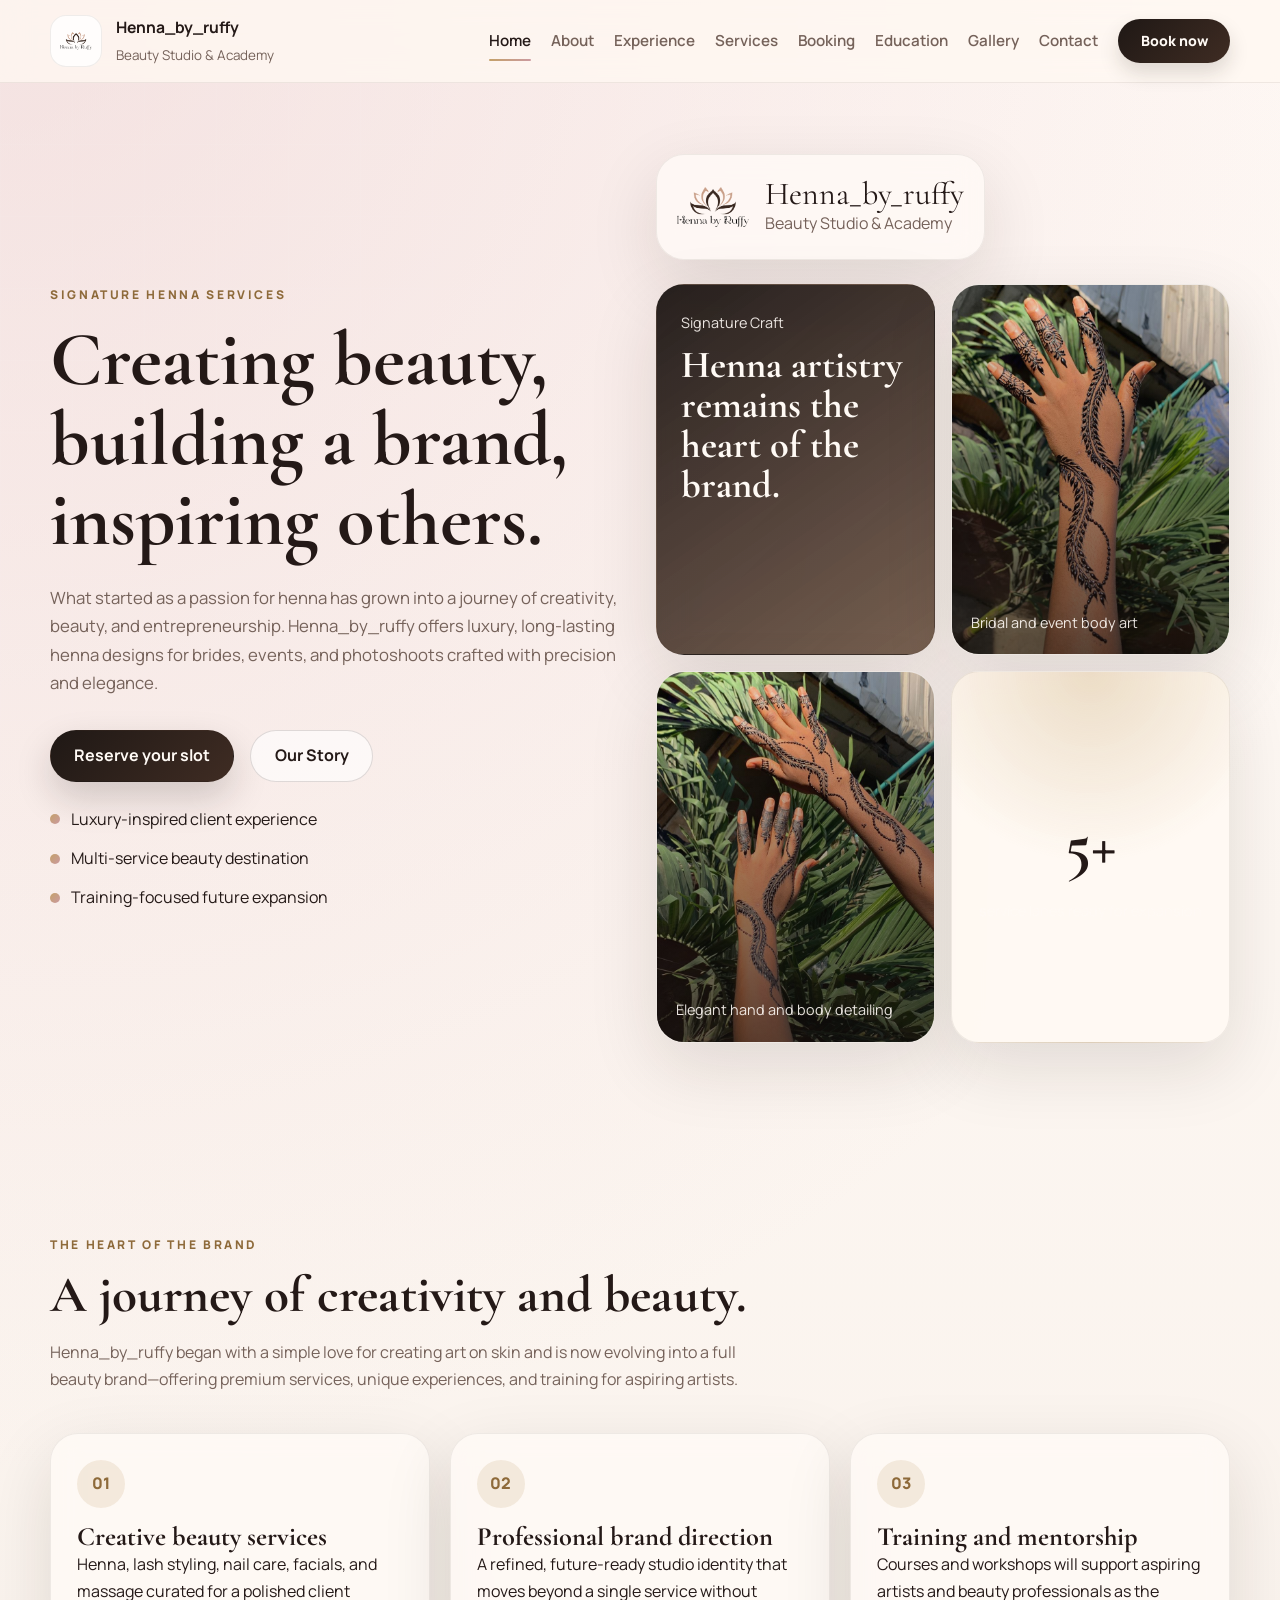
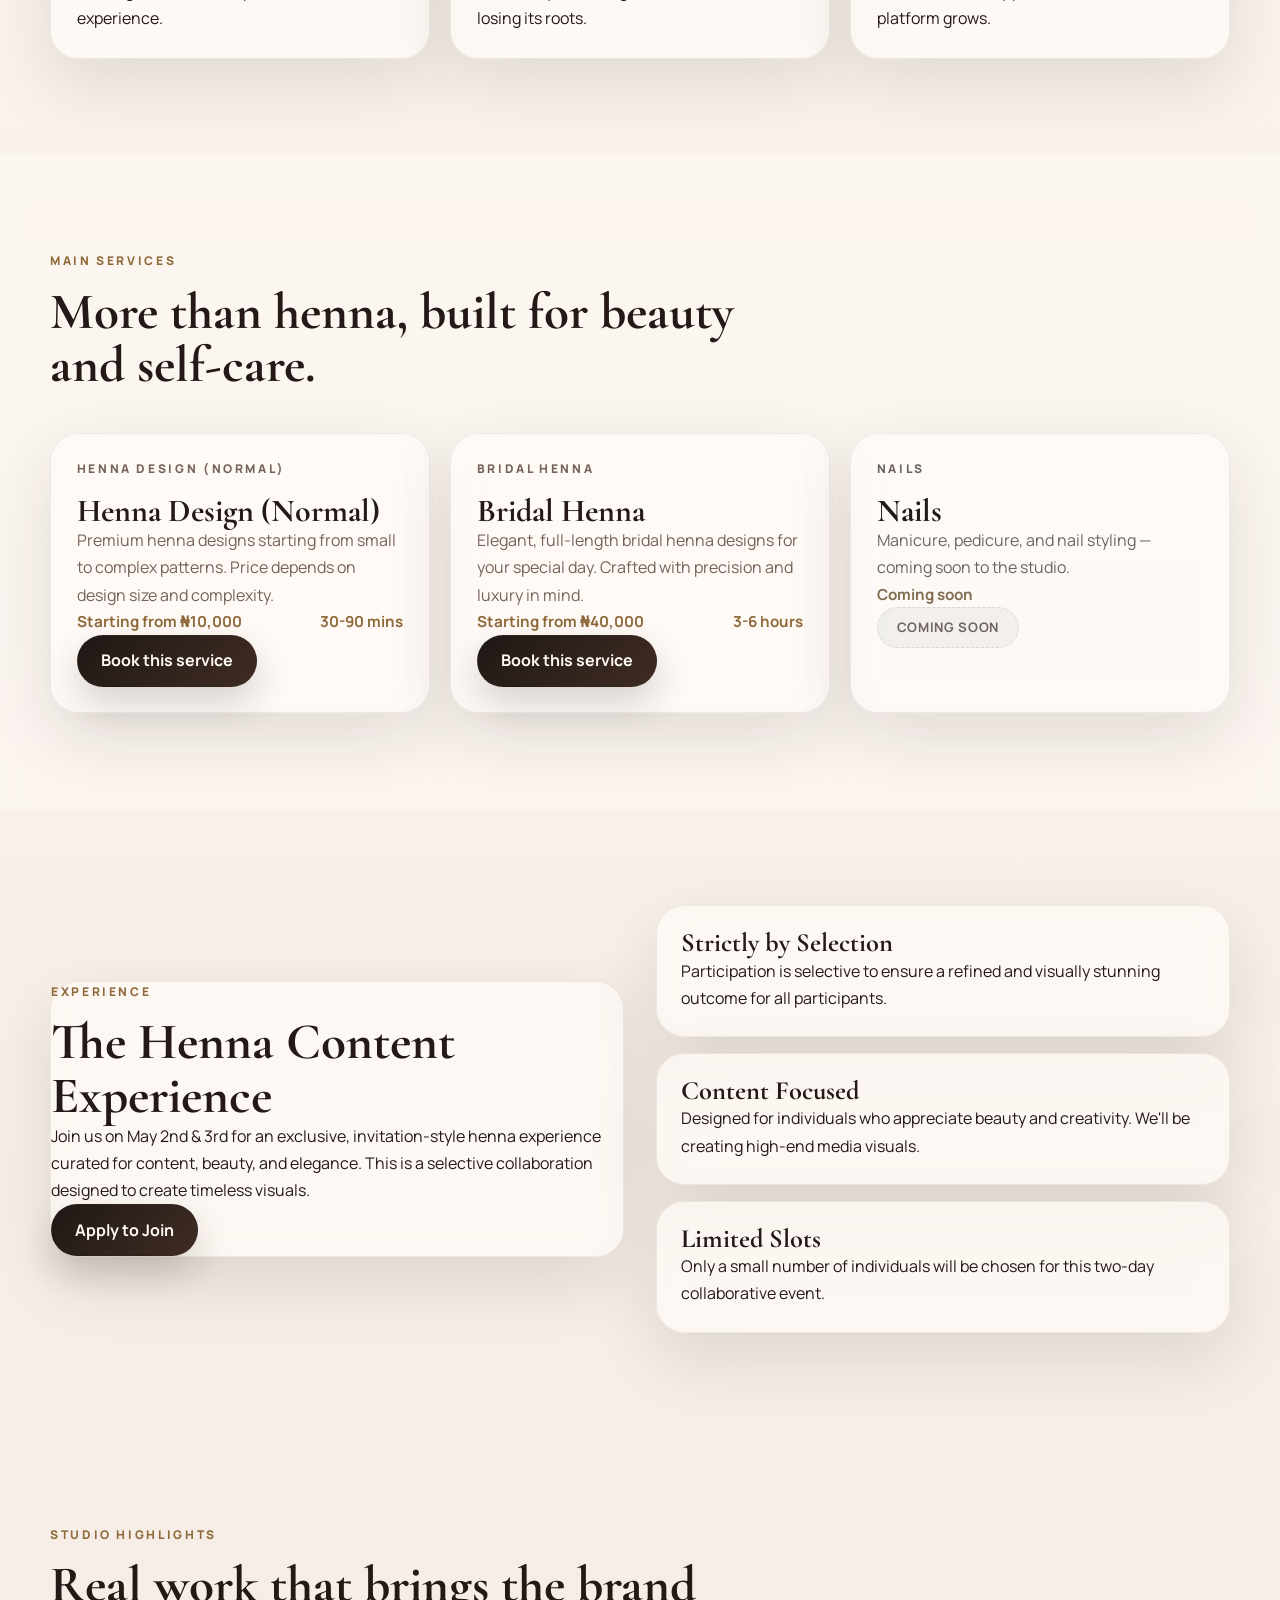
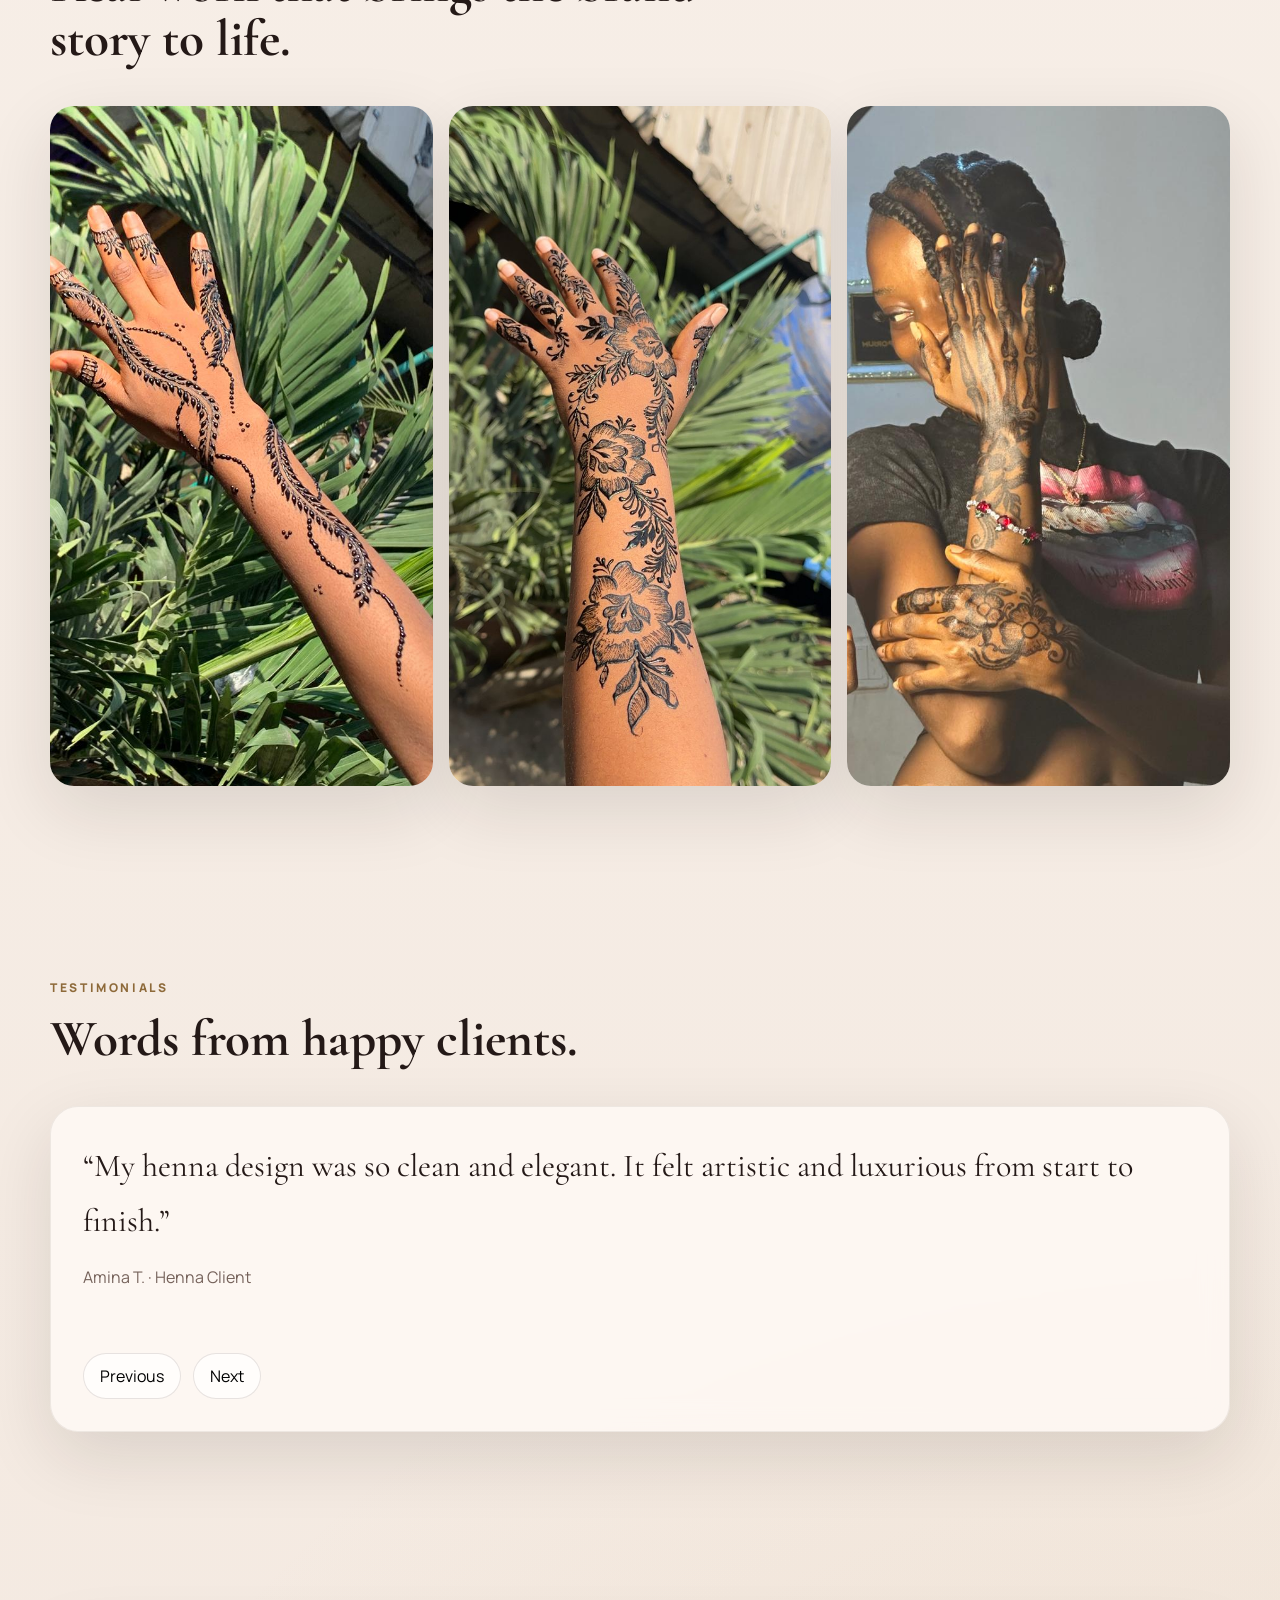
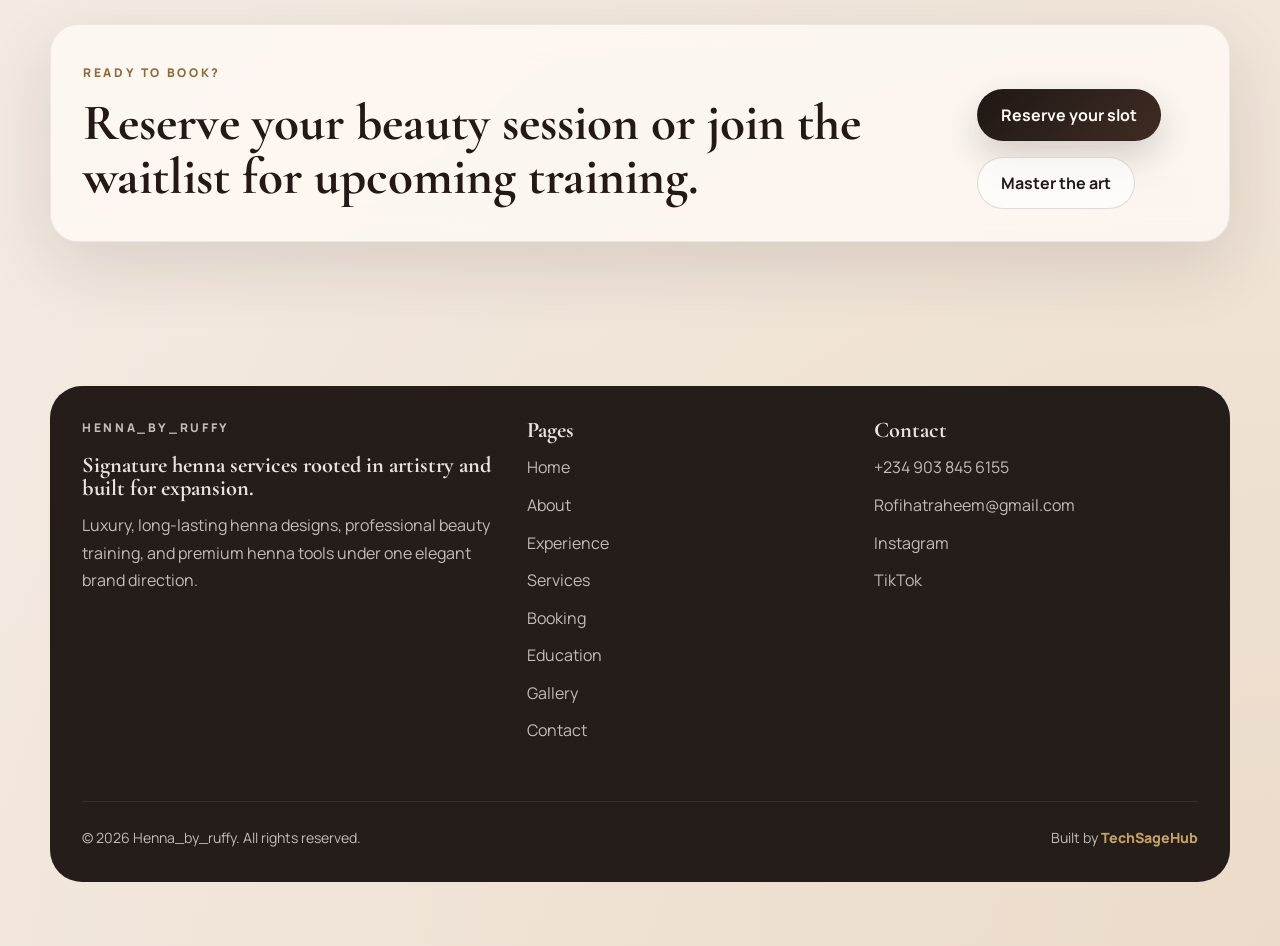
==== commit 898b9214: "feat: update favicon and logo format to PNG for improved quality and consistency across all pages" ====
--- a/index.html
+++ b/index.html
@@ -9,24 +9,24 @@
   <link rel="preconnect" href="https://fonts.gstatic.com" crossorigin>
   <link href="https://fonts.googleapis.com/css2?family=Cormorant+Garamond:wght@400;500;600;700&family=Manrope:wght@400;500;600;700;800&display=swap" rel="stylesheet">
   <link rel="stylesheet" href="styles.css">
-  <link rel="icon" type="image/jpeg" href="assets/logo.jpeg">
+  <link rel="icon" type="image/png" href="assets/logo.png">
   
   <!-- Open Graph / Facebook -->
   <meta property="og:type" content="website">
   <meta property="og:url" content="https://hennawebsite.onrender.com">
   <meta property="og:title" content="Henna_by_ruffy | Signature Henna & Beauty Academy">
   <meta property="og:description" content="Luxury, long-lasting henna designs and professional beauty training. Experience the art of signature henna.">
-  <meta property="og:image" content="https://hennawebsite.onrender.com/assets/logo.jpeg">
+  <meta property="og:image" content="https://hennawebsite.onrender.com/assets/logo.png">
   <meta property="og:image:width" content="1200">
   <meta property="og:image:height" content="1200">
-  <meta itemprop="image" content="https://hennawebsite.onrender.com/assets/logo.jpeg">
+  <meta itemprop="image" content="https://hennawebsite.onrender.com/assets/logo.png">
 
   <!-- Twitter -->
   <meta property="twitter:card" content="summary_large_image">
   <meta property="twitter:url" content="https://hennawebsite.onrender.com">
   <meta property="twitter:title" content="Henna_by_ruffy | Signature Henna & Beauty Academy">
   <meta property="twitter:description" content="Luxury, long-lasting henna designs and professional beauty training. Experience the art of signature henna.">
-  <meta property="twitter:image" content="https://hennawebsite.onrender.com/assets/logo.jpeg">
+  <meta property="twitter:image" content="https://hennawebsite.onrender.com/assets/logo.png">
 </head>
 <body data-page="home">
   <div id="site-header"></div>
@@ -49,7 +49,7 @@
         </div>
         <div class="hero-visual reveal">
           <div class="logo-card floating-card">
-            <img src="assets/logo.jpeg" alt="Henna_by_ruffy logo">
+            <img src="assets/logo.png" alt="Henna_by_ruffy logo">
             <div>
               <p class="logo-title">Henna_by_ruffy</p>
               <p class="logo-subtitle">Beauty Studio & Academy</p>
--- a/styles.css
+++ b/styles.css
@@ -129,7 +129,7 @@
 }
 .brand { display: inline-flex; align-items: center; gap: 0.9rem; }
 .brand img {
-  width: 52px; height: 52px; border-radius: 16px; padding: 0.55rem;
+  width: 52px; height: 52px; object-fit: contain; border-radius: 16px; padding: 0.55rem;
   background: rgba(255, 255, 255, 0.8); border: 1px solid rgba(58, 38, 25, 0.08);
 }
 .brand-copy strong { display: block; font-size: 0.98rem; }
@@ -227,7 +227,7 @@
   border-radius: var(--radius-lg); box-shadow: var(--shadow); backdrop-filter: blur(14px);
 }
 .logo-card { display: inline-flex; align-items: center; gap: 1rem; padding: 1rem 1.25rem; margin-bottom: 1.5rem; }
-.logo-card img { width: 72px; height: 72px; }
+.logo-card img { width: 72px; height: 72px; object-fit: contain; }
 .logo-title { font-size: 2rem; }
 .logo-subtitle { color: var(--muted); }
 .mosaic { display: flex; flex-wrap: wrap; gap: 1rem; }
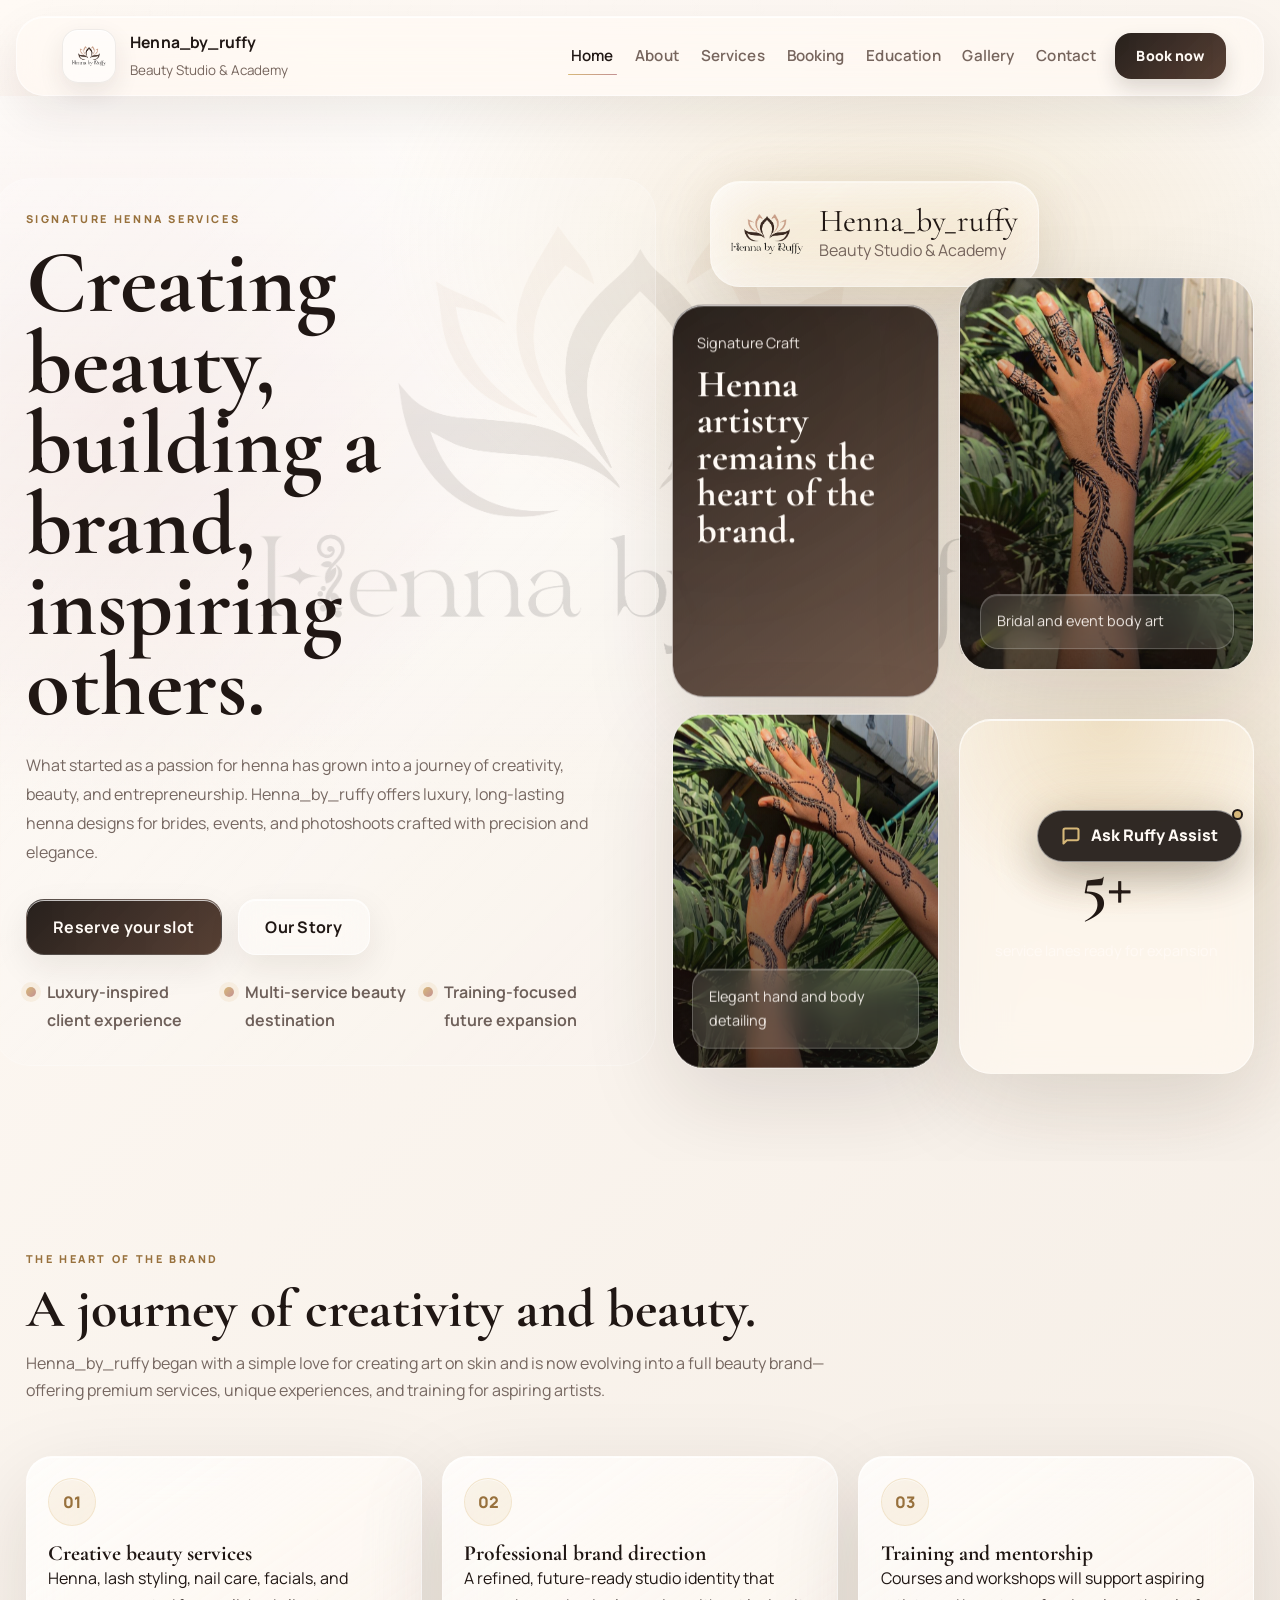
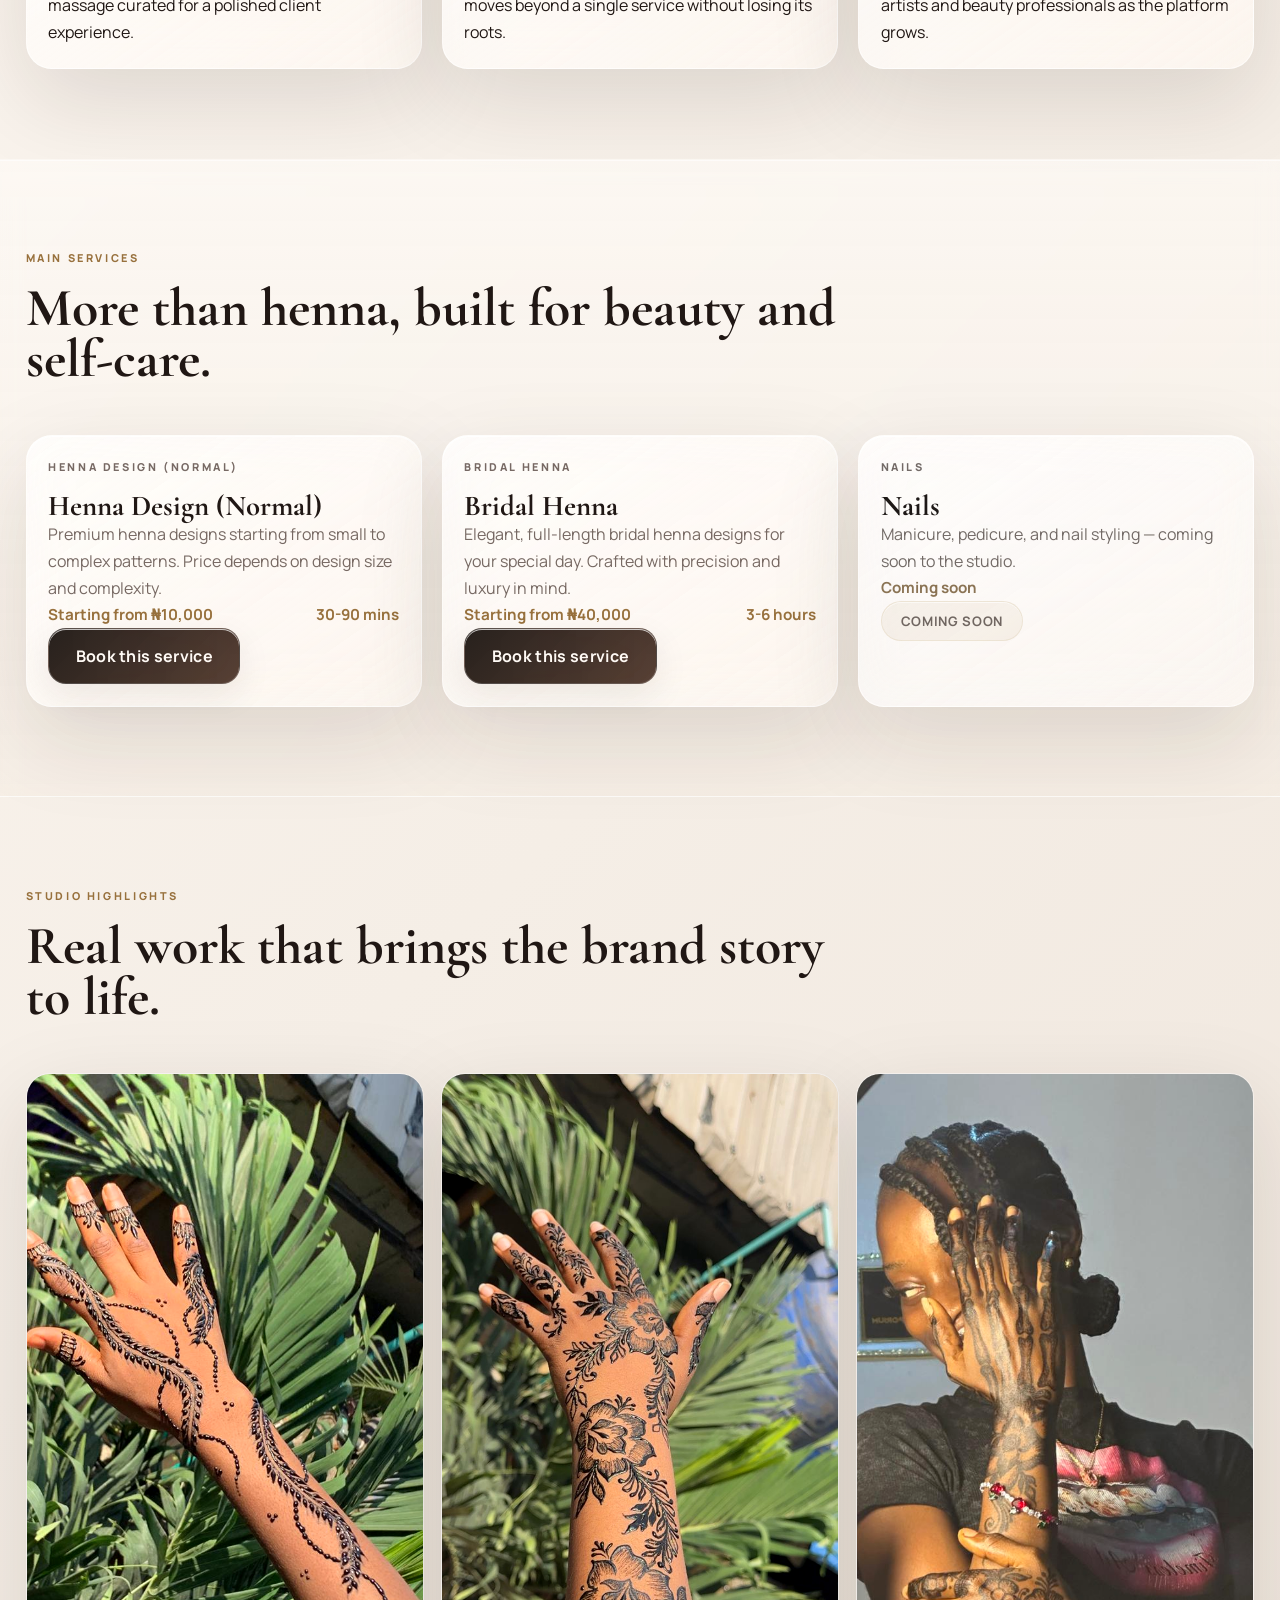
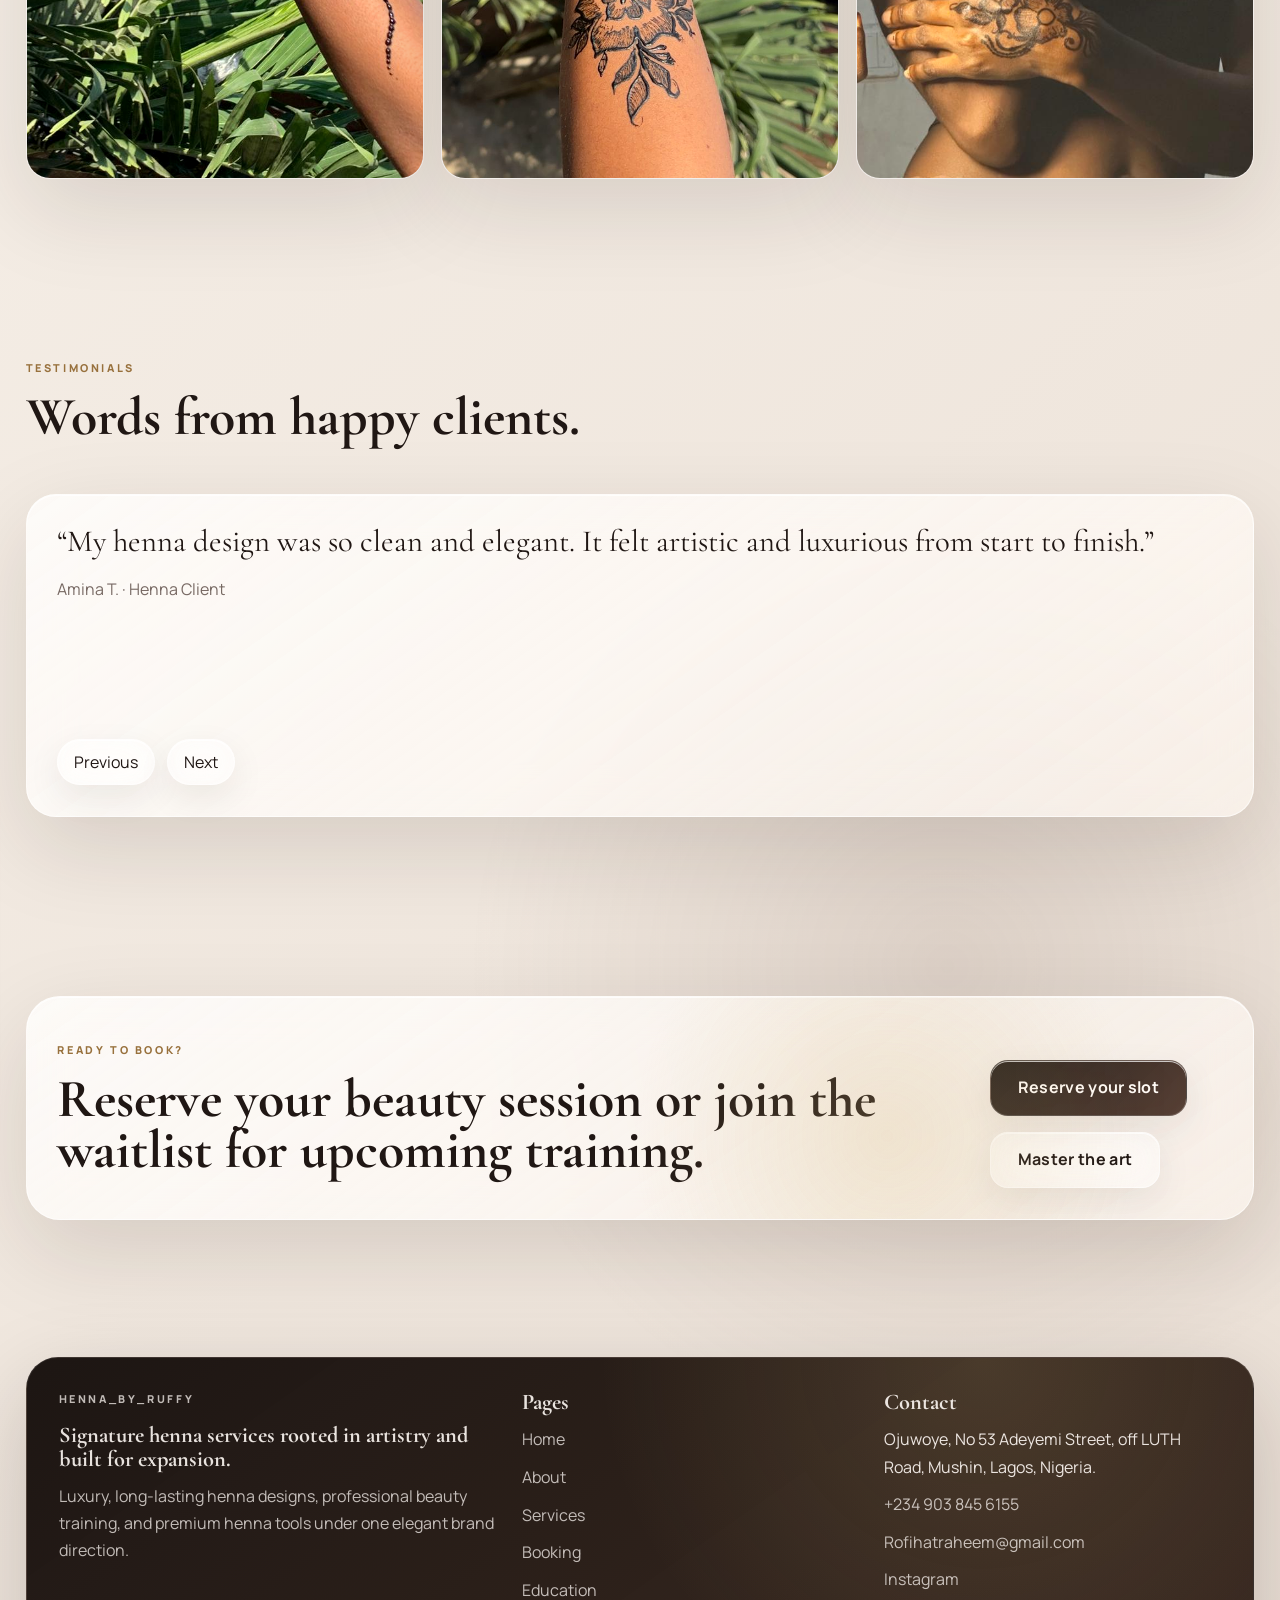
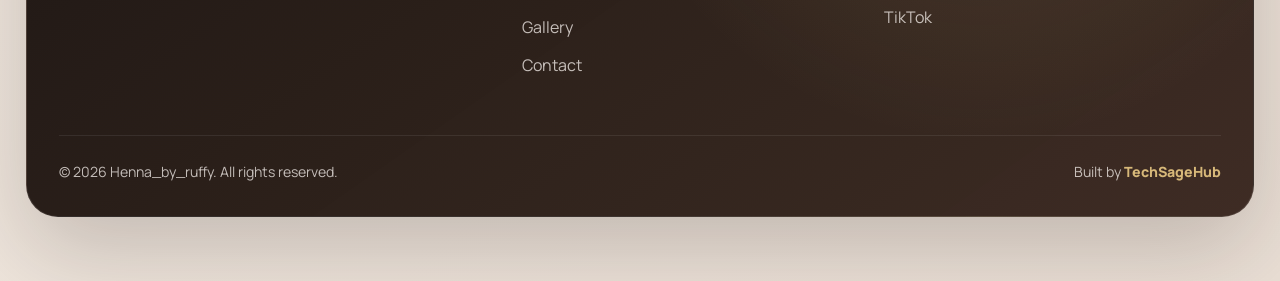
==== commit a7ed39dd: "feat: update experience page to reflect event conclusion, remove application form, and enhance booki" ====
--- a/index.html
+++ b/index.html
@@ -114,31 +114,6 @@
       </div>
     </section>
 
-    <section class="section split-section">
-      <div class="container split-grid">
-        <div class="split-card reveal">
-          <p class="eyebrow">Experience</p>
-          <h2>The Henna Content Experience</h2>
-          <p>Join us on May 2nd & 3rd for an exclusive, invitation-style henna experience curated for content, beauty, and elegance. This is a selective collaboration designed to create timeless visuals.</p>
-          <a class="button button-primary" href="experience.html">Apply to Join</a>
-        </div>
-        <div class="benefit-list reveal">
-          <article>
-            <h3>Strictly by Selection</h3>
-            <p>Participation is selective to ensure a refined and visually stunning outcome for all participants.</p>
-          </article>
-          <article>
-            <h3>Content Focused</h3>
-            <p>Designed for individuals who appreciate beauty and creativity. We'll be creating high-end media visuals.</p>
-          </article>
-          <article>
-            <h3>Limited Slots</h3>
-            <p>Only a small number of individuals will be chosen for this two-day collaborative event.</p>
-          </article>
-        </div>
-      </div>
-    </section>
-
     <section class="section">
       <div class="container">
         <div class="section-heading reveal">
--- a/styles.css
+++ b/styles.css
@@ -938,3 +938,1123 @@
     padding: 1.2rem;
   }
 }
+
+/* Luxury 4K glassmorphism refinement layer */
+:root {
+  --bg: #f5eee6;
+  --bg-soft: #fff9f2;
+  --surface: rgba(255, 251, 246, 0.62);
+  --surface-strong: rgba(255, 252, 248, 0.82);
+  --glass-dark: rgba(32, 23, 19, 0.68);
+  --text: #201714;
+  --muted: #76655d;
+  --gold: #d7b879;
+  --gold-deep: #98713d;
+  --mocha: #5d4033;
+  --pink: #ead2cf;
+  --pink-deep: #c39192;
+  --border: rgba(80, 54, 39, 0.14);
+  --hairline: rgba(255, 255, 255, 0.56);
+  --shadow: 0 30px 90px rgba(39, 24, 17, 0.13);
+  --shadow-soft: 0 18px 50px rgba(39, 24, 17, 0.09);
+  --shadow-glow: 0 0 60px rgba(215, 184, 121, 0.22);
+  --radius-lg: 30px;
+  --container: 1440px;
+  --ease: 360ms cubic-bezier(0.22, 1, 0.36, 1);
+}
+
+html {
+  background: #f5eee6;
+  text-rendering: optimizeLegibility;
+  -webkit-font-smoothing: antialiased;
+}
+
+body {
+  overflow-x: hidden;
+  background:
+    radial-gradient(circle at 9% 8%, rgba(234, 210, 207, 0.64), transparent 25rem),
+    radial-gradient(circle at 88% 14%, rgba(215, 184, 121, 0.24), transparent 28rem),
+    radial-gradient(circle at 74% 82%, rgba(93, 64, 51, 0.13), transparent 30rem),
+    linear-gradient(135deg, #fffaf5 0%, #f5eee6 47%, #eadfd5 100%);
+}
+
+body::before {
+  background-image:
+    linear-gradient(rgba(255, 255, 255, 0.34) 1px, transparent 1px),
+    linear-gradient(90deg, rgba(255, 255, 255, 0.28) 1px, transparent 1px);
+  background-size: 92px 92px;
+  mask-image: linear-gradient(180deg, #000 0%, transparent 78%);
+  opacity: 0.28;
+}
+
+body::after {
+  content: "";
+  position: fixed;
+  inset: 0;
+  pointer-events: none;
+  z-index: 0;
+  background:
+    url("assets/logo.png") center 48% / min(66vw, 760px) no-repeat,
+    linear-gradient(120deg, transparent 0%, rgba(255, 255, 255, 0.42) 48%, transparent 52%),
+    radial-gradient(circle at 50% 0%, rgba(255, 255, 255, 0.52), transparent 32rem);
+  opacity: 0.16;
+}
+
+#site-header,
+main,
+#site-footer,
+.booking-assistant {
+  position: relative;
+  z-index: 1;
+}
+
+#site-header {
+  z-index: 60;
+}
+
+main {
+  padding-top: 96px;
+}
+
+img {
+  image-rendering: auto;
+}
+
+.container {
+  width: min(var(--container), calc(100% - clamp(1.25rem, 4vw, 5rem)));
+}
+
+.section,
+.hero,
+.page-hero {
+  padding: clamp(5rem, 7vw, 9rem) 0;
+}
+
+.section {
+  position: relative;
+}
+
+.soft-section {
+  background:
+    linear-gradient(180deg, rgba(255, 252, 248, 0.58), rgba(246, 237, 227, 0.48));
+  border-block: 1px solid rgba(255, 255, 255, 0.48);
+  box-shadow: inset 0 1px 0 rgba(255, 255, 255, 0.58);
+}
+
+.eyebrow {
+  color: var(--gold-deep);
+  font-size: clamp(0.68rem, 0.48vw, 0.78rem);
+  letter-spacing: 0.24em;
+}
+
+h1,
+h2,
+h3,
+.logo-title {
+  letter-spacing: 0;
+}
+
+h1 {
+  max-width: 13ch;
+  font-size: clamp(3.6rem, 7vw, 8.8rem);
+  line-height: 0.9;
+}
+
+h2 {
+  font-size: clamp(2.45rem, 4.2vw, 5rem);
+  line-height: 0.95;
+}
+
+h3 {
+  font-size: clamp(1.35rem, 1.4vw, 1.9rem);
+}
+
+.section-heading {
+  max-width: min(850px, 100%);
+  margin-bottom: clamp(2.25rem, 4vw, 4rem);
+}
+
+.section-heading p:last-child,
+.hero-text,
+.service-card p,
+.policy-card p,
+.testimonial-meta {
+  color: rgba(71, 54, 47, 0.74);
+}
+
+.hero-text {
+  max-width: 44rem;
+  font-size: clamp(1rem, 1.05vw, 1.28rem);
+  line-height: 1.82;
+}
+
+.button,
+.carousel-button,
+.nav-toggle {
+  border: 1px solid rgba(255, 255, 255, 0.48);
+  background: rgba(255, 255, 255, 0.42);
+  box-shadow: 0 12px 34px rgba(39, 24, 17, 0.08), inset 0 1px 0 rgba(255, 255, 255, 0.72);
+  backdrop-filter: blur(18px) saturate(1.18);
+  -webkit-backdrop-filter: blur(18px) saturate(1.18);
+}
+
+.button {
+  min-height: 56px;
+  padding: 0 1.65rem;
+  border-radius: 18px;
+  letter-spacing: 0.02em;
+  transition:
+    transform var(--ease),
+    box-shadow var(--ease),
+    background var(--ease),
+    border-color var(--ease),
+    color var(--ease);
+}
+
+.button:hover,
+.button:focus-visible,
+.carousel-button:hover,
+.carousel-button:focus-visible {
+  transform: translateY(-3px);
+  box-shadow: 0 18px 42px rgba(39, 24, 17, 0.14), var(--shadow-glow);
+}
+
+.button-primary,
+.nav-cta {
+  position: relative;
+  overflow: hidden;
+  background:
+    linear-gradient(135deg, rgba(31, 24, 21, 0.96), rgba(75, 50, 38, 0.93)),
+    linear-gradient(90deg, rgba(215, 184, 121, 0.26), transparent);
+  color: #fffaf5;
+  border-color: rgba(255, 255, 255, 0.18);
+}
+
+.button-primary::before,
+.nav-cta::before {
+  content: "";
+  position: absolute;
+  inset: 0;
+  background: linear-gradient(110deg, transparent 0%, rgba(255, 255, 255, 0.22) 45%, transparent 62%);
+  transform: translateX(-120%);
+  transition: transform 700ms ease;
+  pointer-events: none;
+}
+
+.button-primary:hover::before,
+.nav-cta:hover::before {
+  transform: translateX(120%);
+}
+
+.button-secondary {
+  color: var(--text);
+  border-color: rgba(255, 255, 255, 0.58);
+  background: rgba(255, 255, 255, 0.36);
+}
+
+.site-header {
+  top: 1rem;
+  left: 50%;
+  right: auto;
+  width: min(1580px, calc(100% - 2rem));
+  transform: translateX(-50%);
+  border: 1px solid rgba(255, 255, 255, 0.52);
+  border-radius: 28px;
+  background: rgba(255, 250, 245, 0.58);
+  box-shadow: 0 18px 46px rgba(39, 24, 17, 0.08), inset 0 1px 0 rgba(255, 255, 255, 0.78);
+  backdrop-filter: blur(26px) saturate(1.35);
+  -webkit-backdrop-filter: blur(26px) saturate(1.35);
+  transition: box-shadow var(--ease), background var(--ease), transform var(--ease);
+}
+
+.site-header.is-scrolled {
+  background: rgba(255, 250, 245, 0.76);
+  box-shadow: 0 22px 70px rgba(39, 24, 17, 0.16), inset 0 1px 0 rgba(255, 255, 255, 0.86);
+}
+
+.nav-shell {
+  min-height: 78px;
+  padding: 0 0.7rem;
+  position: relative;
+  z-index: 2;
+}
+
+.brand {
+  padding: 0.35rem 0.5rem;
+  border-radius: 22px;
+  transition: background var(--ease), transform var(--ease);
+}
+
+.brand:hover {
+  background: rgba(255, 255, 255, 0.36);
+  transform: translateY(-1px);
+}
+
+.brand img {
+  width: 54px;
+  height: 54px;
+  background: rgba(255, 255, 255, 0.54);
+  box-shadow: inset 0 1px 0 rgba(255, 255, 255, 0.8), 0 10px 26px rgba(39, 24, 17, 0.09);
+}
+
+.brand-copy strong,
+.nav-links a,
+.nav-cta {
+  letter-spacing: 0.01em;
+}
+
+.nav-links {
+  gap: clamp(0.7rem, 1.2vw, 1.45rem);
+}
+
+.nav-links a {
+  padding: 0.58rem 0.2rem;
+  transition: color var(--ease), transform var(--ease);
+}
+
+.nav-links a:hover {
+  color: var(--text);
+  transform: translateY(-1px);
+}
+
+.nav-links a::after {
+  bottom: 0.22rem;
+  height: 1px;
+}
+
+.nav-cta {
+  padding: 0.72rem 1.35rem !important;
+  border-radius: 16px;
+  position: relative;
+  z-index: 3;
+}
+
+.hero {
+  position: relative;
+  overflow: hidden;
+  min-height: min(1080px, calc(100vh - 96px));
+  display: grid;
+  align-items: center;
+  padding-top: clamp(4.5rem, 6vw, 8rem);
+}
+
+.hero::before {
+  content: "";
+  position: absolute;
+  inset: 0 0 auto;
+  height: 68%;
+  pointer-events: none;
+  background:
+    radial-gradient(ellipse at 72% 20%, rgba(215, 184, 121, 0.24), transparent 34rem),
+    linear-gradient(180deg, rgba(255, 255, 255, 0.52), transparent);
+  z-index: -1;
+}
+
+.hero-grid,
+.page-hero-grid,
+.split-grid,
+.booking-grid,
+.contact-grid {
+  gap: clamp(2rem, 5vw, 6rem);
+}
+
+.hero-copy {
+  position: relative;
+  z-index: 2;
+}
+
+.hero-copy::before {
+  content: "";
+  position: absolute;
+  inset: -2rem -3rem -2rem -2rem;
+  z-index: -1;
+  border-radius: 36px;
+  background: linear-gradient(135deg, rgba(255, 255, 255, 0.38), rgba(255, 255, 255, 0.08));
+  border: 1px solid rgba(255, 255, 255, 0.3);
+  filter: blur(0.01px);
+  opacity: 0.68;
+}
+
+.hero-points {
+  grid-template-columns: repeat(3, minmax(0, 1fr));
+  max-width: 50rem;
+  gap: 0.85rem;
+}
+
+.hero-points li,
+.mini-list li {
+  align-items: flex-start;
+  color: rgba(71, 54, 47, 0.78);
+  font-weight: 650;
+}
+
+.hero-points li::before,
+.mini-list li::before {
+  margin-top: 0.45rem;
+  box-shadow: 0 0 0 5px rgba(215, 184, 121, 0.14);
+}
+
+.hero-visual,
+.mosaic-card,
+.strip-card,
+.gallery-card,
+.page-hero-art {
+  transform: translateY(var(--parallax-y, 0));
+  transition: transform 220ms linear;
+}
+
+.floating-card,
+.mosaic-card,
+.feature-card,
+.split-card,
+.benefit-list article,
+.testimonial-shell,
+.service-card,
+.form-card,
+.education-card,
+.contact-card,
+.narrative-card,
+.cta-card,
+.policy-card,
+.form-step,
+.extra-add-ons,
+.shop-info,
+.portrait-card {
+  background:
+    linear-gradient(145deg, rgba(255, 255, 255, 0.62), rgba(255, 247, 240, 0.34)),
+    rgba(255, 251, 246, 0.48);
+  border: 1px solid rgba(255, 255, 255, 0.58);
+  box-shadow: var(--shadow), inset 0 1px 0 rgba(255, 255, 255, 0.74);
+  backdrop-filter: blur(22px) saturate(1.22);
+  -webkit-backdrop-filter: blur(22px) saturate(1.22);
+}
+
+.feature-card,
+.service-card,
+.education-card,
+.narrative-card,
+.benefit-list article,
+.contact-card,
+.policy-card,
+.shop-card {
+  transition: transform var(--ease), box-shadow var(--ease), border-color var(--ease), background var(--ease);
+}
+
+.feature-card:hover,
+.service-card:hover,
+.education-card:hover,
+.narrative-card:hover,
+.benefit-list article:hover,
+.contact-card:hover,
+.policy-card:hover,
+.shop-card:hover {
+  transform: translateY(-7px);
+  border-color: rgba(215, 184, 121, 0.36);
+  box-shadow: 0 34px 92px rgba(39, 24, 17, 0.16), var(--shadow-glow);
+}
+
+.logo-card {
+  position: relative;
+  margin-left: clamp(1rem, 3vw, 4rem);
+  transform: translateY(8px);
+}
+
+.logo-card::after {
+  content: "";
+  position: absolute;
+  inset: 0.55rem;
+  z-index: -1;
+  border-radius: inherit;
+  background: rgba(215, 184, 121, 0.22);
+  filter: blur(28px);
+}
+
+.mosaic {
+  display: grid;
+  grid-template-columns: 0.95fr 1.05fr;
+  grid-auto-rows: minmax(230px, auto);
+  gap: clamp(1rem, 1.6vw, 1.5rem);
+}
+
+.mosaic-card {
+  min-height: clamp(250px, 17vw, 360px);
+  border-radius: 32px;
+}
+
+.mosaic-card:nth-child(2) {
+  transform: translateY(calc(var(--parallax-y, 0) - 1.5rem));
+}
+
+.media-card,
+.gallery-card,
+.strip-card,
+.about-photo-card,
+.shop-card {
+  isolation: isolate;
+  background: rgba(31, 24, 21, 0.08);
+}
+
+.media-card::before,
+.gallery-card::before,
+.about-photo-card::after {
+  z-index: 1;
+  background:
+    linear-gradient(180deg, rgba(20, 16, 14, 0.02) 0%, rgba(20, 16, 14, 0.76) 100%),
+    linear-gradient(135deg, rgba(215, 184, 121, 0.08), transparent 50%);
+}
+
+.media-card span,
+.gallery-overlay,
+.portrait-content {
+  z-index: 2;
+  padding: 0.9rem 1rem;
+  border: 1px solid rgba(255, 255, 255, 0.22);
+  border-radius: 18px;
+  background: rgba(255, 250, 245, 0.12);
+  box-shadow: inset 0 1px 0 rgba(255, 255, 255, 0.18);
+  backdrop-filter: blur(14px);
+  -webkit-backdrop-filter: blur(14px);
+}
+
+.media-card img,
+.gallery-card img,
+.strip-card img,
+.about-photo-card img,
+.shop-card img {
+  filter: saturate(1.03) contrast(1.03);
+  transform-origin: center;
+  backface-visibility: hidden;
+}
+
+.media-card:hover img,
+.gallery-card:hover img,
+.strip-card:hover img,
+.about-photo-card:hover img,
+.shop-card:hover img {
+  transform: scale(1.075);
+  filter: saturate(1.12) contrast(1.05);
+}
+
+.accent-card {
+  background:
+    linear-gradient(145deg, rgba(23, 16, 13, 0.92), rgba(86, 58, 43, 0.82)),
+    radial-gradient(circle at 18% 12%, rgba(215, 184, 121, 0.28), transparent 18rem);
+}
+
+.stat-card {
+  background:
+    radial-gradient(circle at 50% 0%, rgba(215, 184, 121, 0.32), transparent 52%),
+    rgba(255, 249, 243, 0.7);
+}
+
+.feature-grid,
+.services-preview,
+.education-grid,
+.narrative-grid,
+.service-list,
+.policy-grid,
+.shop-grid {
+  gap: clamp(1rem, 1.55vw, 1.75rem);
+}
+
+.feature-card,
+.service-card,
+.education-card,
+.narrative-card,
+.shop-card,
+.benefit-list article,
+.contact-card,
+.policy-card {
+  border-radius: 26px;
+  padding: clamp(1.35rem, 1.6vw, 2rem);
+}
+
+.feature-number,
+.status-pill.soft,
+.coming-soon-label {
+  background: rgba(215, 184, 121, 0.14);
+  border: 1px solid rgba(215, 184, 121, 0.24);
+  box-shadow: inset 0 1px 0 rgba(255, 255, 255, 0.58);
+}
+
+.service-card h3 {
+  font-size: clamp(1.8rem, 2vw, 2.45rem);
+}
+
+.split-section {
+  overflow: hidden;
+}
+
+.split-section::before {
+  content: "";
+  position: absolute;
+  inset: 10% -8% auto auto;
+  width: 36rem;
+  height: 36rem;
+  border-radius: 999px;
+  background: radial-gradient(circle, rgba(215, 184, 121, 0.18), transparent 68%);
+  pointer-events: none;
+}
+
+.split-card,
+.testimonial-shell,
+.cta-card,
+.form-card,
+.form-step {
+  padding: clamp(1.5rem, 2.4vw, 3rem);
+}
+
+.gallery-grid {
+  gap: clamp(1rem, 1.5vw, 1.5rem);
+}
+
+.gallery-card {
+  flex-basis: calc(50% - 0.75rem);
+  min-height: clamp(360px, 28vw, 560px);
+  border: 1px solid rgba(255, 255, 255, 0.58);
+}
+
+.gallery-strip {
+  display: grid;
+  grid-template-columns: repeat(3, minmax(0, 1fr));
+  gap: clamp(0.9rem, 1.35vw, 1.35rem);
+}
+
+.strip-card {
+  width: 100%;
+  min-height: clamp(300px, 28vw, 460px);
+  border-radius: 24px;
+  border: 1px solid rgba(255, 255, 255, 0.58);
+}
+
+.testimonial-carousel {
+  min-height: clamp(190px, 13vw, 260px);
+}
+
+.testimonial-quote {
+  font-size: clamp(1.8rem, 2.4vw, 3.25rem);
+  line-height: 1.12;
+}
+
+.carousel-button {
+  color: var(--text);
+  cursor: pointer;
+  transition: transform var(--ease), box-shadow var(--ease), background var(--ease);
+}
+
+.cta-card {
+  position: relative;
+  overflow: hidden;
+  border-radius: 34px;
+}
+
+.cta-card::after {
+  content: "";
+  position: absolute;
+  inset: -60% auto auto 48%;
+  width: 34rem;
+  height: 34rem;
+  border-radius: 999px;
+  background: radial-gradient(circle, rgba(215, 184, 121, 0.24), transparent 66%);
+  pointer-events: none;
+}
+
+.page-hero,
+.experience-hero {
+  position: relative;
+  overflow: hidden;
+}
+
+.page-hero::before,
+.experience-hero::before {
+  content: "";
+  position: absolute;
+  inset: 0;
+  pointer-events: none;
+  background:
+    radial-gradient(circle at 78% 16%, rgba(215, 184, 121, 0.18), transparent 30rem),
+    linear-gradient(180deg, rgba(255, 255, 255, 0.26), transparent 70%);
+}
+
+.experience-hero {
+  background:
+    radial-gradient(circle at 50% 0%, rgba(215, 184, 121, 0.22), transparent 28rem),
+    linear-gradient(145deg, #18110f 0%, #4f3528 100%);
+}
+
+.form-card input,
+.form-card select,
+.form-card textarea,
+.booking-inputs input,
+.booking-inputs select,
+.booking-inputs textarea,
+.check-group select {
+  border-color: rgba(255, 255, 255, 0.58);
+  background: rgba(255, 255, 255, 0.54);
+  box-shadow: inset 0 1px 0 rgba(255, 255, 255, 0.74);
+  backdrop-filter: blur(12px);
+  -webkit-backdrop-filter: blur(12px);
+  transition: border-color var(--ease), box-shadow var(--ease), background var(--ease);
+}
+
+.form-card input:focus,
+.form-card select:focus,
+.form-card textarea:focus,
+.booking-inputs input:focus,
+.booking-inputs select:focus,
+.booking-inputs textarea:focus,
+.check-group select:focus {
+  outline: none;
+  border-color: rgba(215, 184, 121, 0.76);
+  background: rgba(255, 255, 255, 0.76);
+  box-shadow: 0 0 0 4px rgba(215, 184, 121, 0.16), inset 0 1px 0 rgba(255, 255, 255, 0.84);
+}
+
+.studio-address-note {
+  padding: 0.95rem 1rem;
+  border-radius: 18px;
+  border: 1px solid rgba(215, 184, 121, 0.28);
+  background: rgba(215, 184, 121, 0.12);
+  color: rgba(71, 54, 47, 0.88);
+}
+
+.studio-address-note strong {
+  color: var(--text);
+}
+
+.footer-card {
+  border: 1px solid rgba(255, 255, 255, 0.1);
+  background:
+    radial-gradient(circle at 78% 0%, rgba(215, 184, 121, 0.16), transparent 24rem),
+    linear-gradient(145deg, rgba(24, 17, 14, 0.98), rgba(56, 38, 30, 0.97));
+  box-shadow: 0 32px 90px rgba(24, 17, 14, 0.2);
+}
+
+.class-mode-note {
+  margin: 1rem 0 1.25rem;
+  color: rgba(71, 54, 47, 0.78);
+}
+
+.class-mode-note strong {
+  color: var(--text);
+}
+
+.class-format-pills {
+  display: flex;
+  flex-wrap: wrap;
+  gap: 0.55rem;
+  margin: 0.9rem 0 0.75rem;
+}
+
+.class-format-pills strong,
+.product-tags span {
+  display: inline-flex;
+  align-items: center;
+  min-height: 34px;
+  padding: 0.4rem 0.8rem;
+  border-radius: 999px;
+  border: 1px solid rgba(215, 184, 121, 0.28);
+  background: rgba(255, 255, 255, 0.42);
+  color: var(--text);
+  box-shadow: inset 0 1px 0 rgba(255, 255, 255, 0.68);
+  backdrop-filter: blur(12px);
+  -webkit-backdrop-filter: blur(12px);
+  font-size: 0.82rem;
+}
+
+.class-duration {
+  display: inline-flex;
+  align-items: center;
+  width: fit-content;
+  padding: 0.65rem 0.95rem;
+  border-radius: 14px;
+  background: rgba(31, 24, 21, 0.92);
+  color: #fffaf5;
+  font-size: 1rem;
+  letter-spacing: 0.01em;
+  box-shadow: 0 14px 34px rgba(31, 24, 21, 0.18);
+}
+
+.class-duration strong {
+  color: var(--gold);
+  font-size: 1.08em;
+}
+
+.product-catalog {
+  display: grid;
+  grid-template-columns: repeat(2, minmax(0, 1fr));
+  gap: clamp(1rem, 1.5vw, 1.5rem);
+  margin-bottom: clamp(1.25rem, 2vw, 2rem);
+}
+
+.product-family {
+  padding: clamp(1.25rem, 1.8vw, 2rem);
+  border-radius: 26px;
+  border: 1px solid rgba(255, 255, 255, 0.58);
+  background:
+    linear-gradient(145deg, rgba(255, 255, 255, 0.58), rgba(255, 247, 240, 0.34)),
+    rgba(255, 251, 246, 0.5);
+  box-shadow: var(--shadow-soft), inset 0 1px 0 rgba(255, 255, 255, 0.72);
+  backdrop-filter: blur(18px) saturate(1.18);
+  -webkit-backdrop-filter: blur(18px) saturate(1.18);
+}
+
+.product-tags {
+  display: flex;
+  flex-wrap: wrap;
+  gap: 0.55rem;
+  margin-top: 1rem;
+}
+
+.booking-assistant {
+  position: fixed;
+  right: clamp(1.25rem, 3vw, 3rem);
+  bottom: clamp(1.25rem, 3vw, 3rem);
+  z-index: 99;
+}
+
+.assistant-toggle,
+.assistant-close,
+.assistant-quick-actions button {
+  cursor: pointer;
+  font: inherit;
+}
+
+.assistant-toggle {
+  display: inline-flex;
+  align-items: center;
+  gap: 0.65rem;
+  min-height: 52px;
+  padding: 0 1.4rem;
+  border-radius: 999px;
+  border: 1px solid rgba(255, 255, 255, 0.48);
+  background: rgba(31, 24, 21, 0.92);
+  color: #fffaf5;
+  box-shadow: 0 14px 40px rgba(31, 24, 21, 0.3), var(--shadow-glow);
+  backdrop-filter: blur(18px);
+  -webkit-backdrop-filter: blur(18px);
+  font-weight: 800;
+  position: relative;
+  transition: transform var(--ease), box-shadow var(--ease), background var(--ease);
+}
+
+.assistant-toggle:hover,
+.assistant-toggle:focus-visible {
+  transform: translateY(-2px);
+  background: rgba(48, 37, 32, 0.96);
+  box-shadow: 0 20px 48px rgba(31, 24, 21, 0.4), var(--shadow-glow);
+}
+
+.assistant-icon {
+  flex-shrink: 0;
+  color: var(--gold);
+}
+
+.assistant-pulse {
+  position: absolute;
+  top: -2px;
+  right: -2px;
+  width: 11px;
+  height: 11px;
+  border-radius: 999px;
+  background: var(--gold);
+  border: 2px solid rgba(31, 24, 21, 1);
+  box-shadow: 0 0 0 0 rgba(215, 184, 121, 0.55);
+  animation: assistantPulse 1800ms ease infinite;
+}
+
+.assistant-panel {
+  position: absolute;
+  bottom: calc(100% + 0.9rem);
+  right: 0;
+  width: calc(100vw - 2.5rem);
+  max-width: 360px;
+  padding: 1.25rem;
+  border-radius: 24px;
+  border: 1px solid rgba(255, 255, 255, 0.62);
+  background: rgba(255, 250, 245, 0.88);
+  box-shadow: 0 30px 80px rgba(31, 24, 21, 0.22), inset 0 1px 0 rgba(255, 255, 255, 0.78);
+  backdrop-filter: blur(28px) saturate(1.3);
+  -webkit-backdrop-filter: blur(28px) saturate(1.3);
+  opacity: 0;
+  pointer-events: none;
+  transform: translateY(16px) scale(0.96);
+  transition: opacity var(--ease), transform var(--ease);
+  z-index: 100;
+}
+
+.booking-assistant.open .assistant-panel {
+  opacity: 1;
+  pointer-events: auto;
+  transform: translateY(0) scale(1);
+}
+
+.assistant-header {
+  display: flex;
+  justify-content: space-between;
+  gap: 1rem;
+  align-items: flex-start;
+}
+
+.assistant-close {
+  width: 34px;
+  height: 34px;
+  border-radius: 999px;
+  border: 1px solid rgba(58, 38, 25, 0.12);
+  background: rgba(255, 255, 255, 0.52);
+  color: var(--text);
+}
+
+.assistant-message {
+  margin-top: 0.8rem;
+  padding: 0.9rem;
+  border-radius: 18px;
+  background: rgba(255, 255, 255, 0.48);
+  color: rgba(71, 54, 47, 0.86);
+  font-size: 0.93rem;
+  line-height: 1.55;
+}
+
+.assistant-quick-actions {
+  display: grid;
+  grid-template-columns: repeat(2, minmax(0, 1fr));
+  gap: 0.55rem;
+  margin-top: 0.8rem;
+}
+
+.assistant-quick-actions button {
+  min-height: 42px;
+  border-radius: 14px;
+  border: 1px solid rgba(215, 184, 121, 0.26);
+  background: rgba(255, 255, 255, 0.5);
+  color: var(--text);
+  font-weight: 750;
+  transition: transform var(--ease), background var(--ease);
+}
+
+.assistant-quick-actions button:hover,
+.assistant-quick-actions button:focus-visible {
+  transform: translateY(-2px);
+  background: rgba(255, 255, 255, 0.72);
+}
+
+.assistant-whatsapp {
+  width: 100%;
+  margin-top: 0.8rem;
+}
+
+@keyframes assistantPulse {
+  0% { box-shadow: 0 0 0 0 rgba(215, 184, 121, 0.55); }
+  70% { box-shadow: 0 0 0 10px rgba(215, 184, 121, 0); }
+  100% { box-shadow: 0 0 0 0 rgba(215, 184, 121, 0); }
+}
+
+.reveal {
+  transform: translateY(34px) scale(0.985);
+  transition: opacity 900ms cubic-bezier(0.22, 1, 0.36, 1), transform 900ms cubic-bezier(0.22, 1, 0.36, 1);
+}
+
+.reveal.visible {
+  transform: translateY(0) scale(1);
+}
+
+.feature-card.reveal.visible:hover,
+.service-card.reveal.visible:hover,
+.education-card.reveal.visible:hover,
+.narrative-card.reveal.visible:hover,
+.contact-card.reveal.visible:hover,
+.policy-card.reveal.visible:hover,
+.shop-card.reveal.visible:hover {
+  transform: translateY(-7px) scale(1);
+}
+
+@media (min-width: 1800px) {
+  body {
+    font-size: 18px;
+  }
+
+  .nav-shell {
+    min-height: 88px;
+  }
+
+  .hero-grid {
+    grid-template-columns: minmax(0, 0.94fr) minmax(720px, 1.06fr);
+  }
+}
+
+@media (max-width: 1180px) {
+  .hero-points {
+    grid-template-columns: 1fr;
+  }
+
+  .mosaic {
+    grid-template-columns: 1fr 1fr;
+  }
+}
+
+@media (max-width: 980px) {
+  main {
+    padding-top: 88px;
+  }
+
+  .site-header {
+    top: 0.65rem;
+    width: calc(100% - 1rem);
+    border-radius: 24px;
+  }
+
+  .nav-shell {
+    min-height: 68px;
+  }
+
+  .nav-links {
+    top: calc(100% + 0.7rem);
+    background: rgba(255, 250, 245, 0.84);
+    border: 1px solid rgba(255, 255, 255, 0.58);
+    backdrop-filter: blur(24px) saturate(1.25);
+    -webkit-backdrop-filter: blur(24px) saturate(1.25);
+  }
+
+  .nav-links a,
+  .nav-cta {
+    width: 100%;
+  }
+
+  .hero {
+    min-height: auto;
+  }
+
+  h1 {
+    max-width: 12ch;
+  }
+
+  .hero-copy::before {
+    inset: -1.25rem;
+  }
+
+  .mosaic {
+    grid-template-columns: 1fr;
+  }
+
+  .mosaic-card:nth-child(2) {
+    transform: translateY(var(--parallax-y, 0));
+  }
+
+  .product-catalog {
+    grid-template-columns: 1fr;
+  }
+}
+
+@media (max-width: 640px) {
+  body::after {
+    background:
+      url("assets/logo.png") center 38% / 78vw auto no-repeat,
+      linear-gradient(120deg, transparent 0%, rgba(255, 255, 255, 0.42) 48%, transparent 52%),
+      radial-gradient(circle at 50% 0%, rgba(255, 255, 255, 0.52), transparent 32rem);
+    opacity: 0.12;
+  }
+
+  main {
+    padding-top: 78px;
+  }
+
+  .section,
+  .hero,
+  .page-hero {
+    padding: 3.6rem 0;
+  }
+
+  h1 {
+    max-width: 100%;
+    font-size: clamp(2.8rem, 15vw, 4.2rem);
+  }
+
+  h2 {
+    font-size: clamp(2.15rem, 11vw, 3rem);
+  }
+
+  .button {
+    min-height: 52px;
+    border-radius: 16px;
+  }
+
+  .site-header {
+    width: calc(100% - 0.75rem);
+    border-radius: 20px;
+  }
+
+  .hero-copy::before {
+    display: none;
+  }
+
+  .logo-card {
+    margin-left: 0;
+  }
+
+  .mosaic-card,
+  .gallery-card,
+  .strip-card {
+    min-height: 280px;
+  }
+
+  .gallery-strip {
+    grid-template-columns: 1fr;
+  }
+
+  .media-card span,
+  .gallery-overlay,
+  .portrait-content {
+    padding: 0.8rem;
+    border-radius: 16px;
+  }
+
+  .footer-card {
+    border-radius: 26px;
+  }
+
+  .booking-assistant {
+    right: 1rem;
+    bottom: calc(1rem + env(safe-area-inset-bottom, 0px));
+  }
+
+  .assistant-toggle-text {
+    display: none;
+  }
+
+  .assistant-toggle {
+    width: 52px;
+    height: 52px;
+    min-height: 52px;
+    padding: 0;
+    border-radius: 50%;
+    justify-content: center;
+    align-items: center;
+    box-shadow: 0 10px 30px rgba(31, 24, 21, 0.22), var(--shadow-glow);
+  }
+
+  .assistant-panel {
+    bottom: calc(100% + 0.75rem);
+    right: 0;
+    width: calc(100vw - 2rem);
+    max-width: 340px;
+  }
+}
+
+@media (prefers-reduced-motion: reduce) {
+  *,
+  *::before,
+  *::after {
+    animation-duration: 0.01ms !important;
+    animation-iteration-count: 1 !important;
+    scroll-behavior: auto !important;
+    transition-duration: 0.01ms !important;
+  }
+
+  .hero-visual,
+  .mosaic-card,
+  .strip-card,
+  .gallery-card,
+  .page-hero-art {
+    transform: none !important;
+  }
+}
